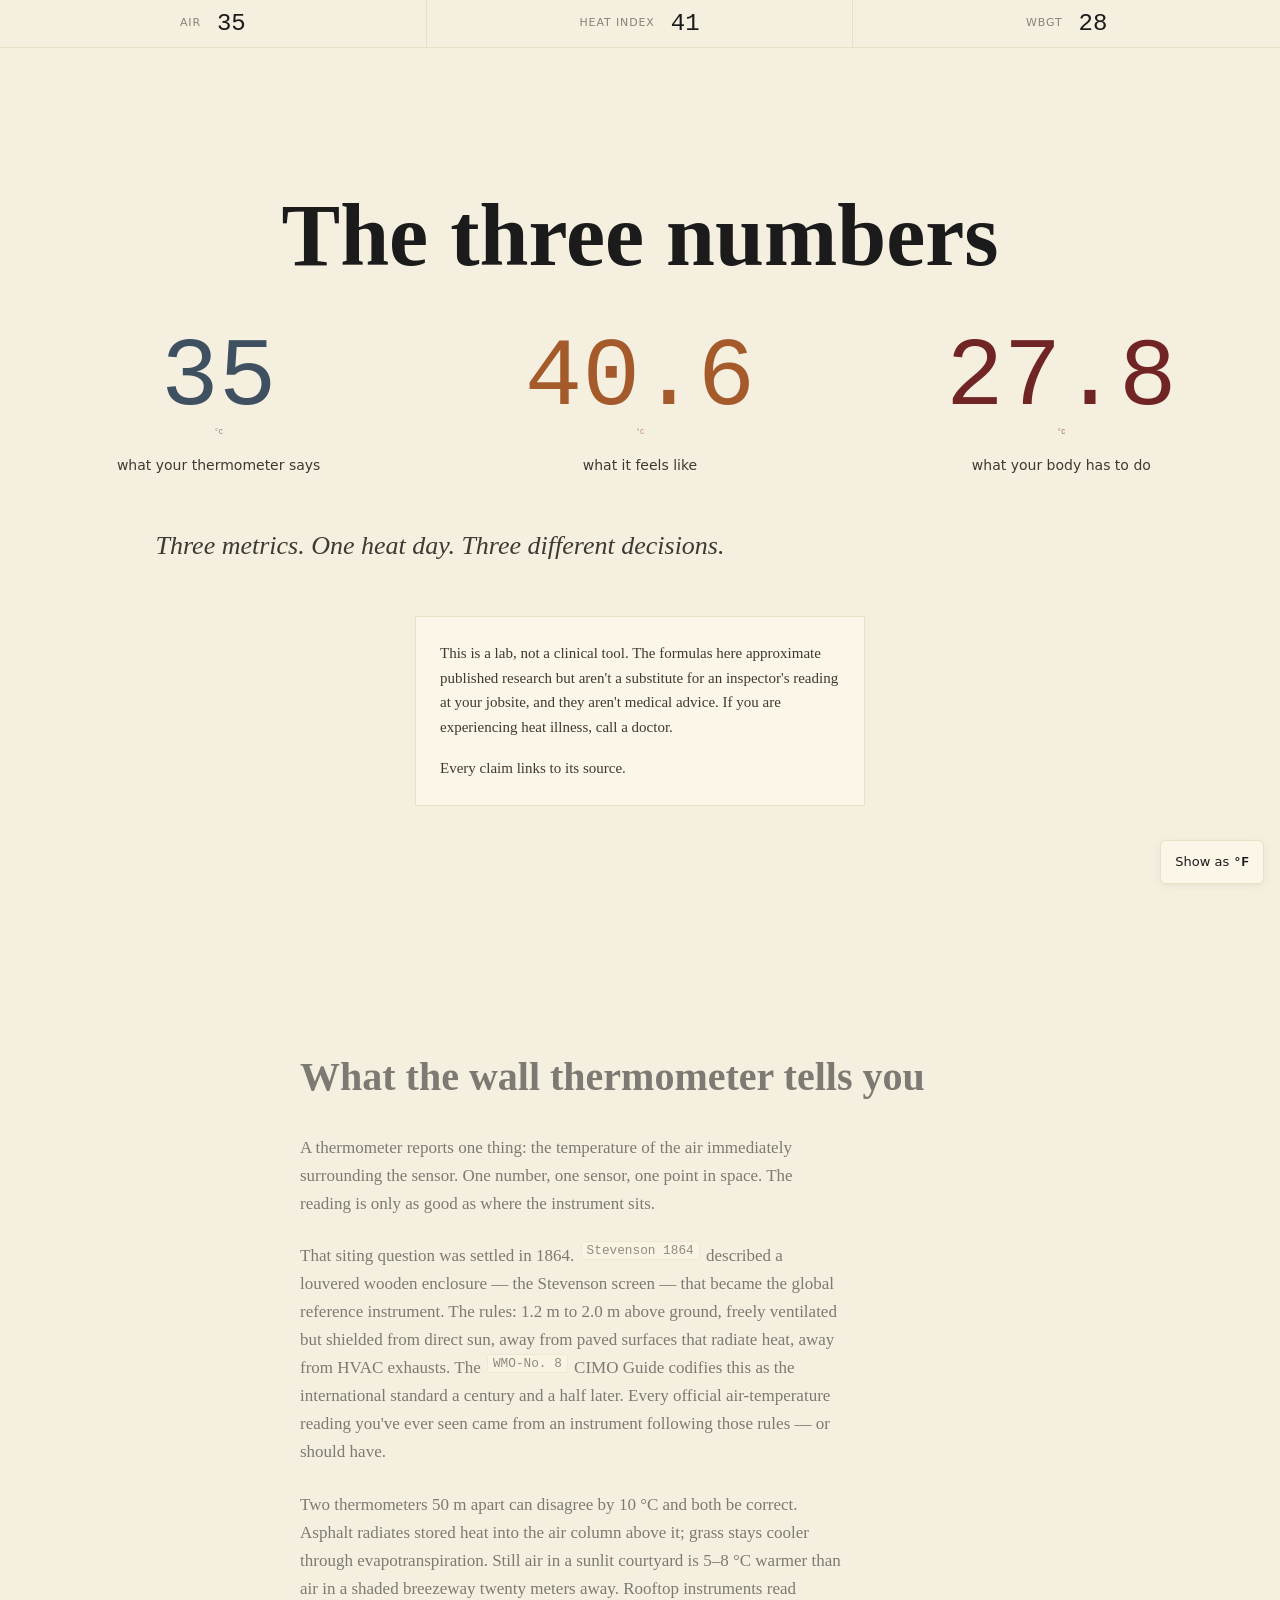
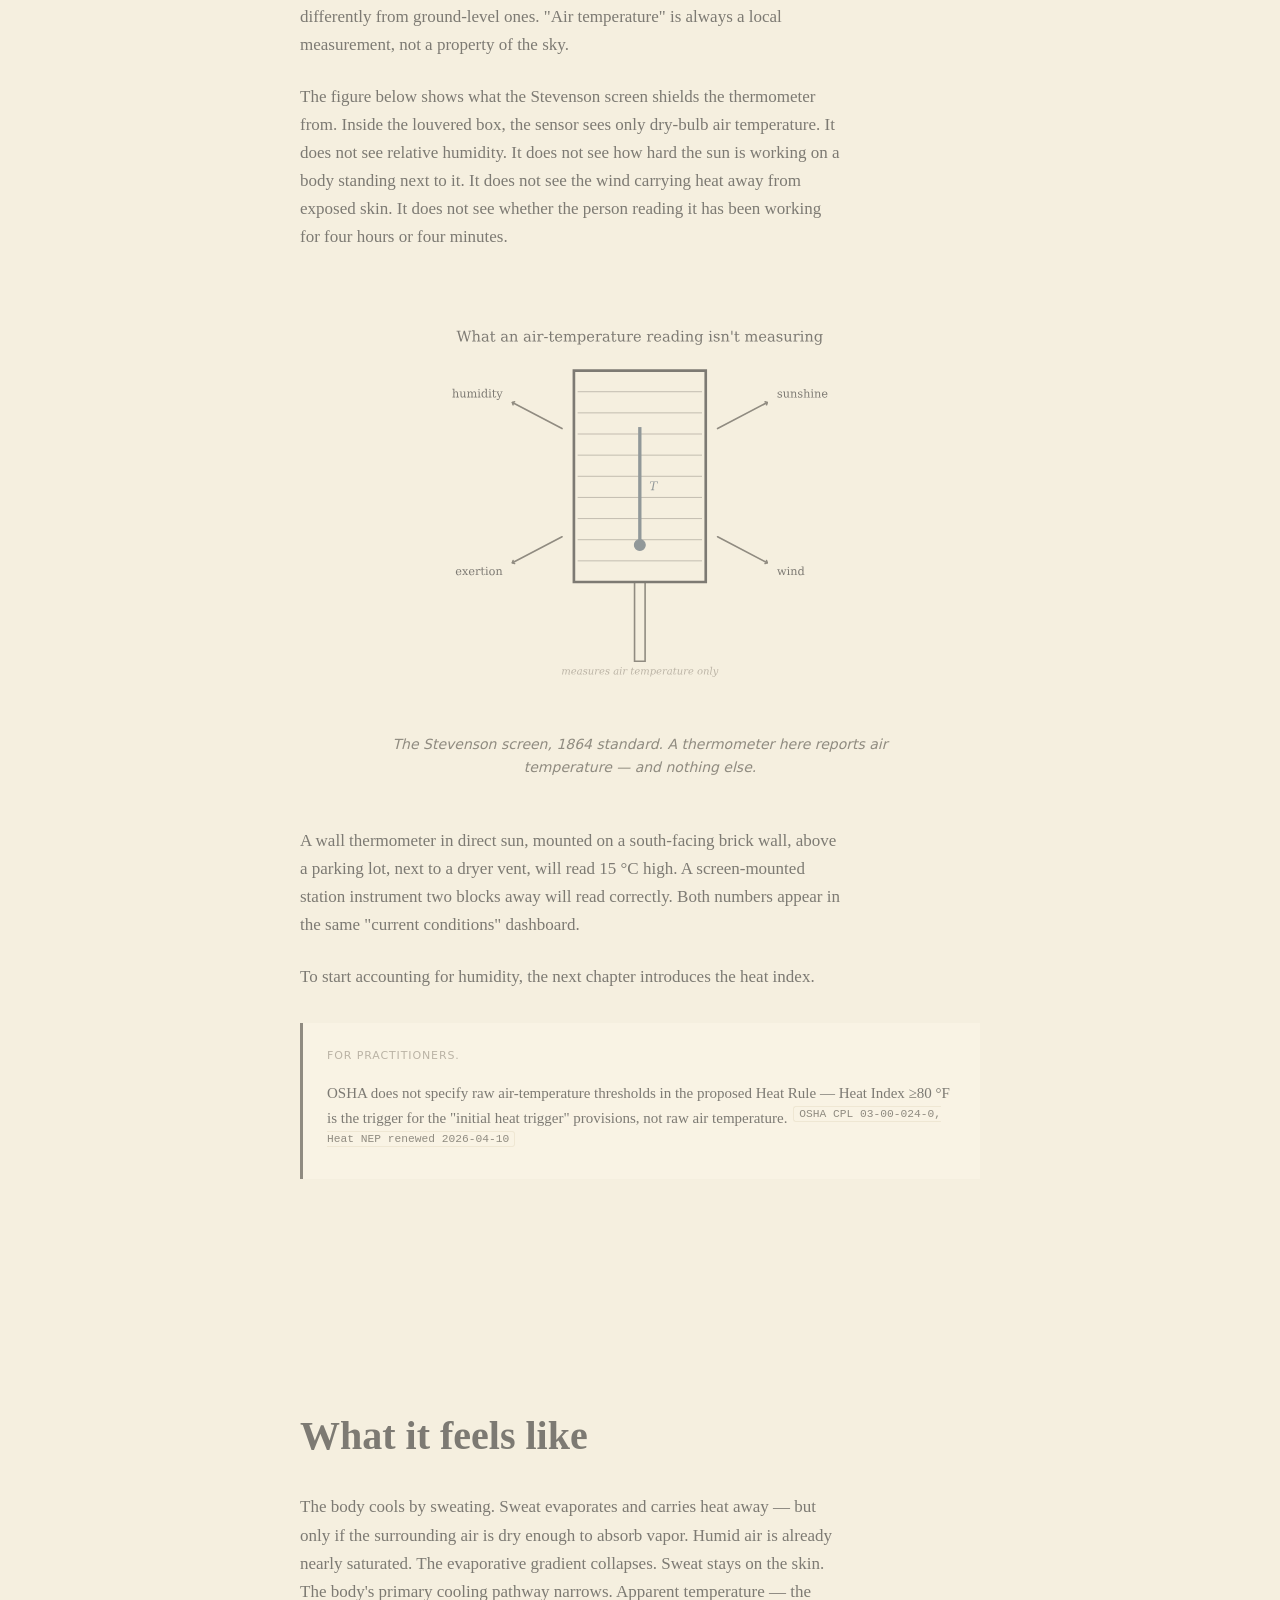
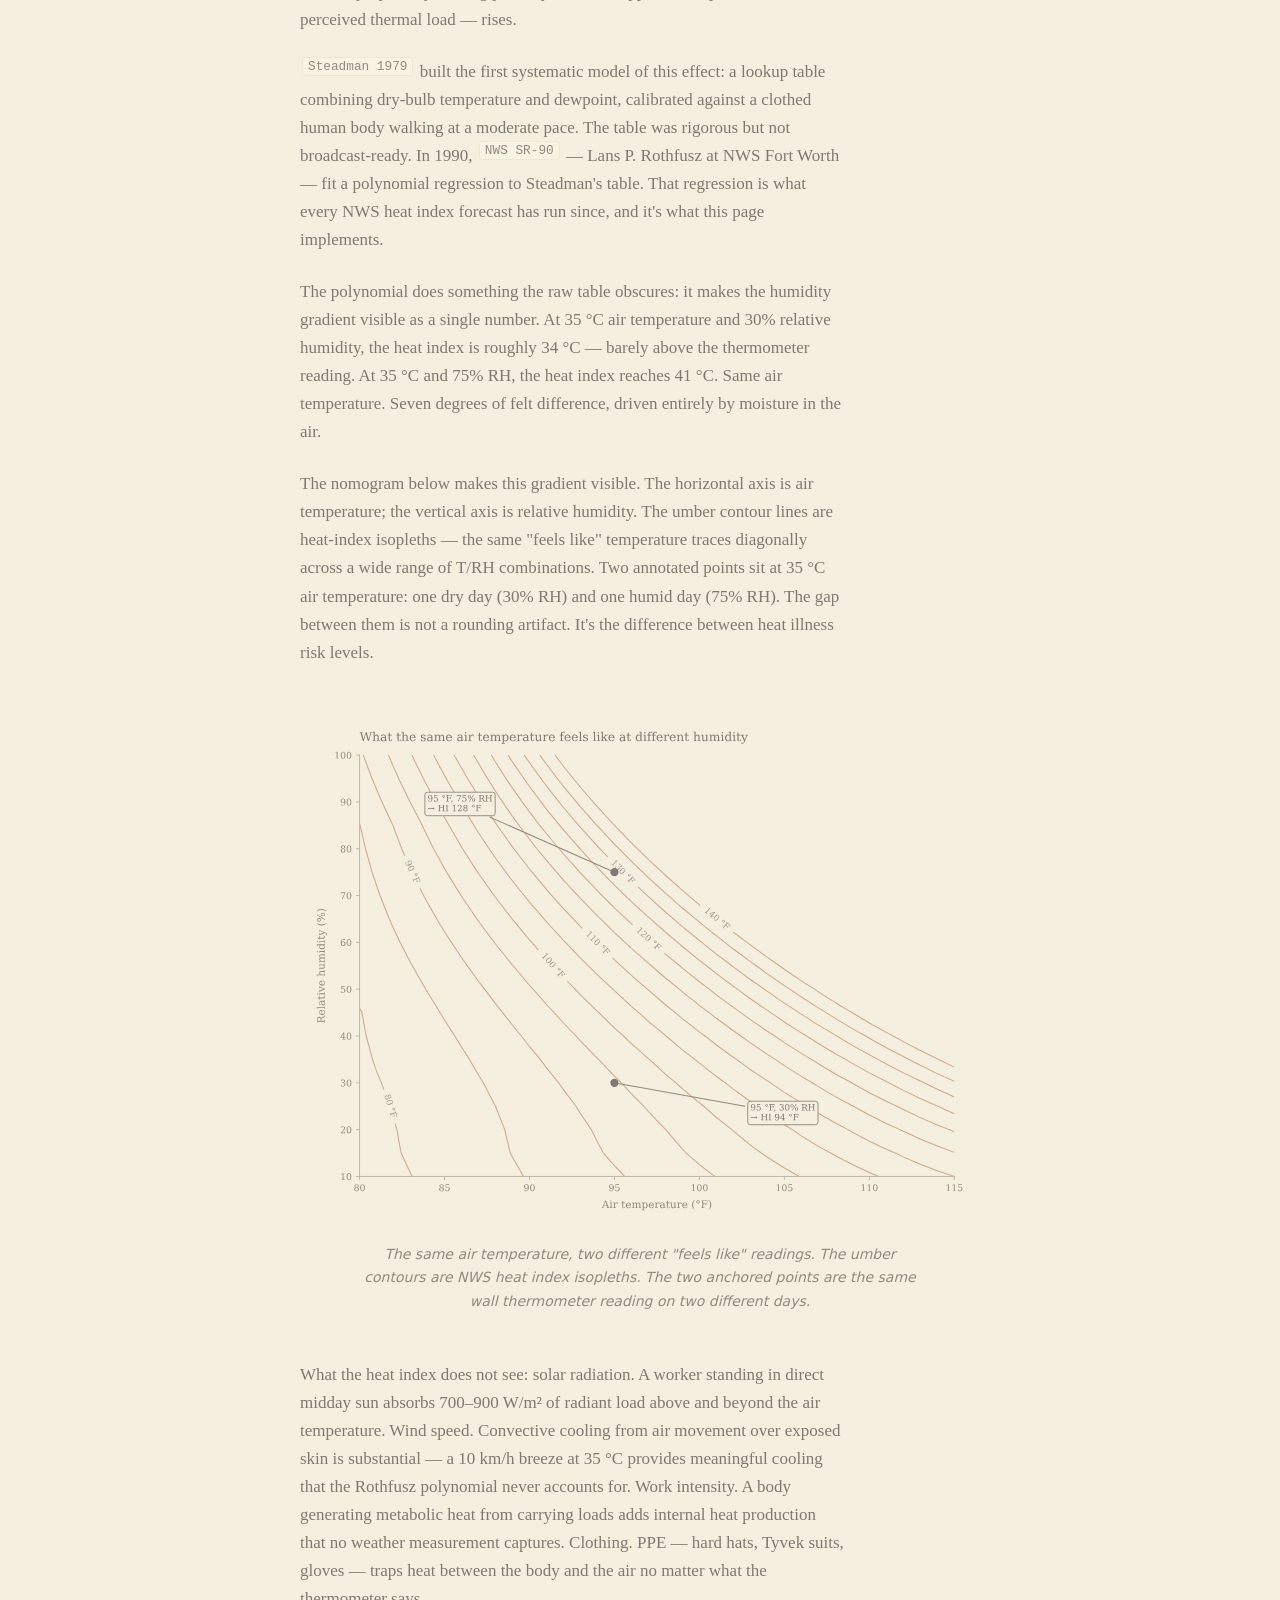
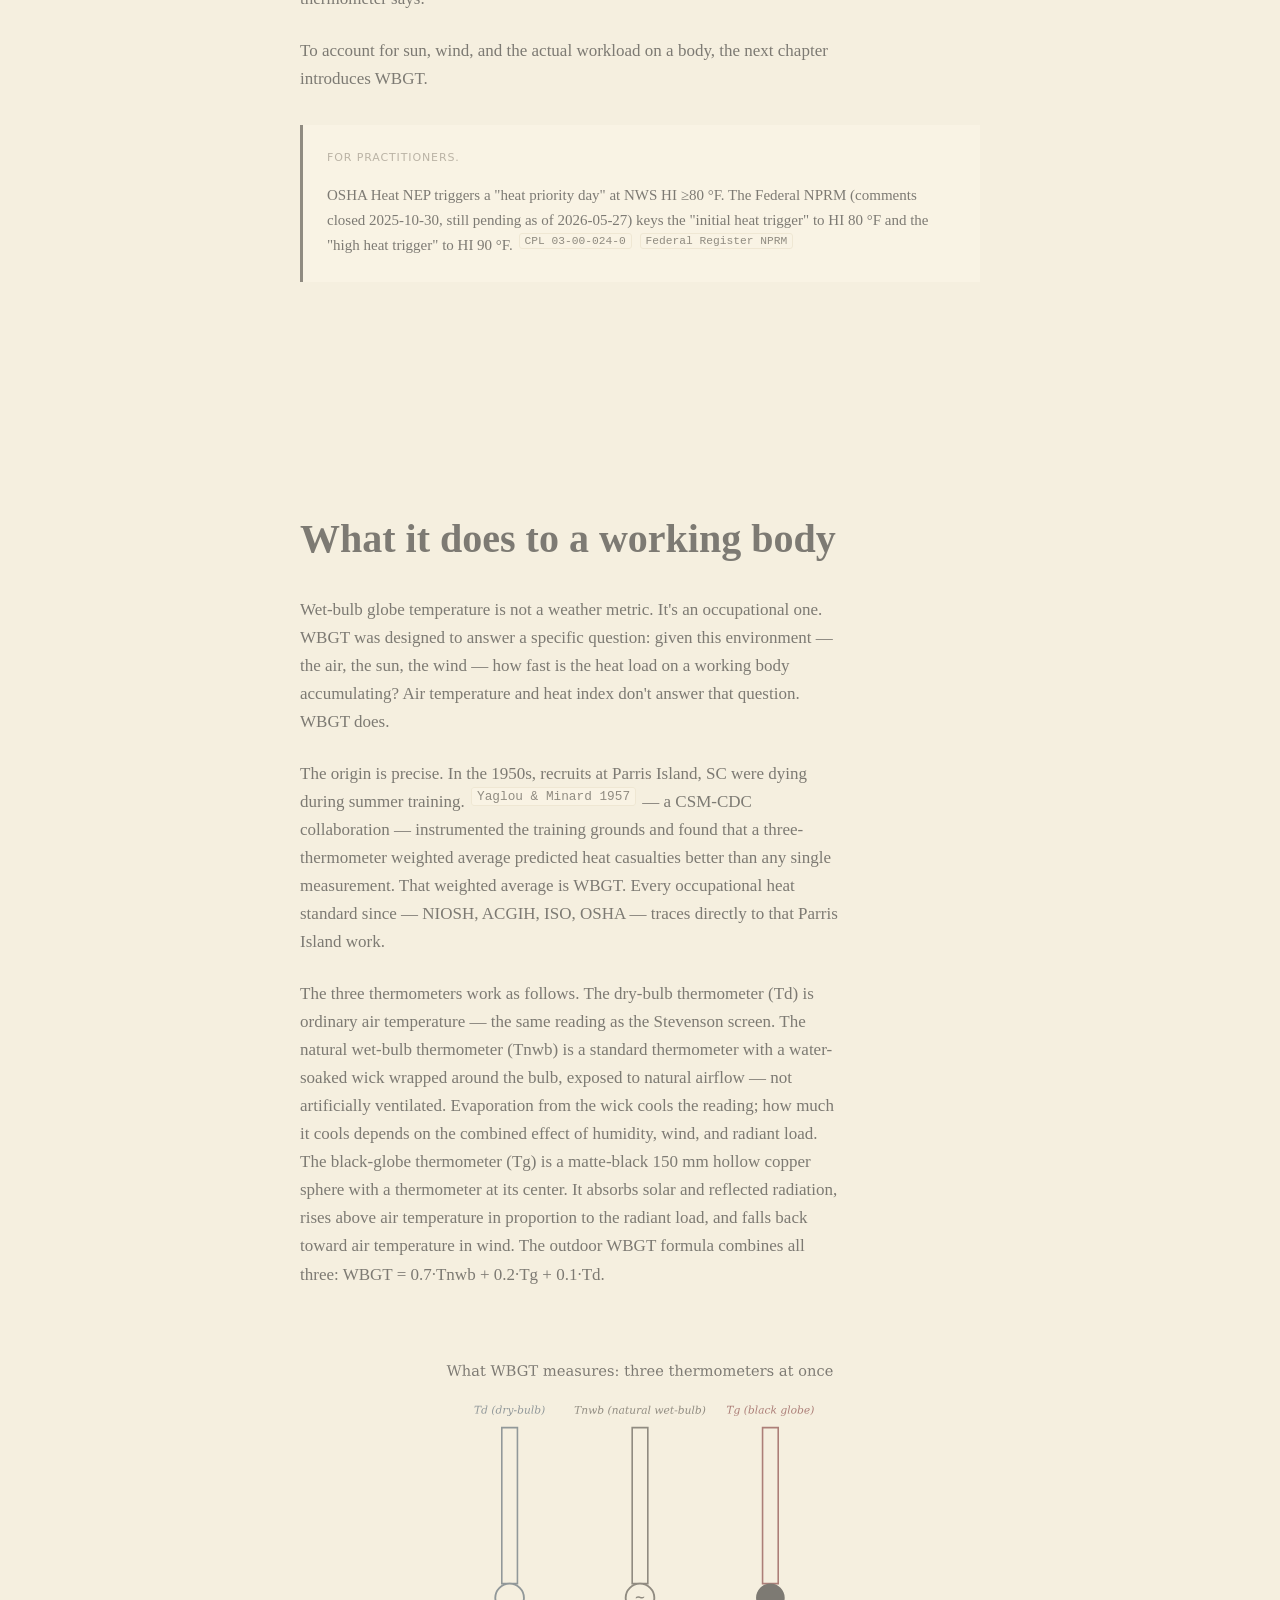
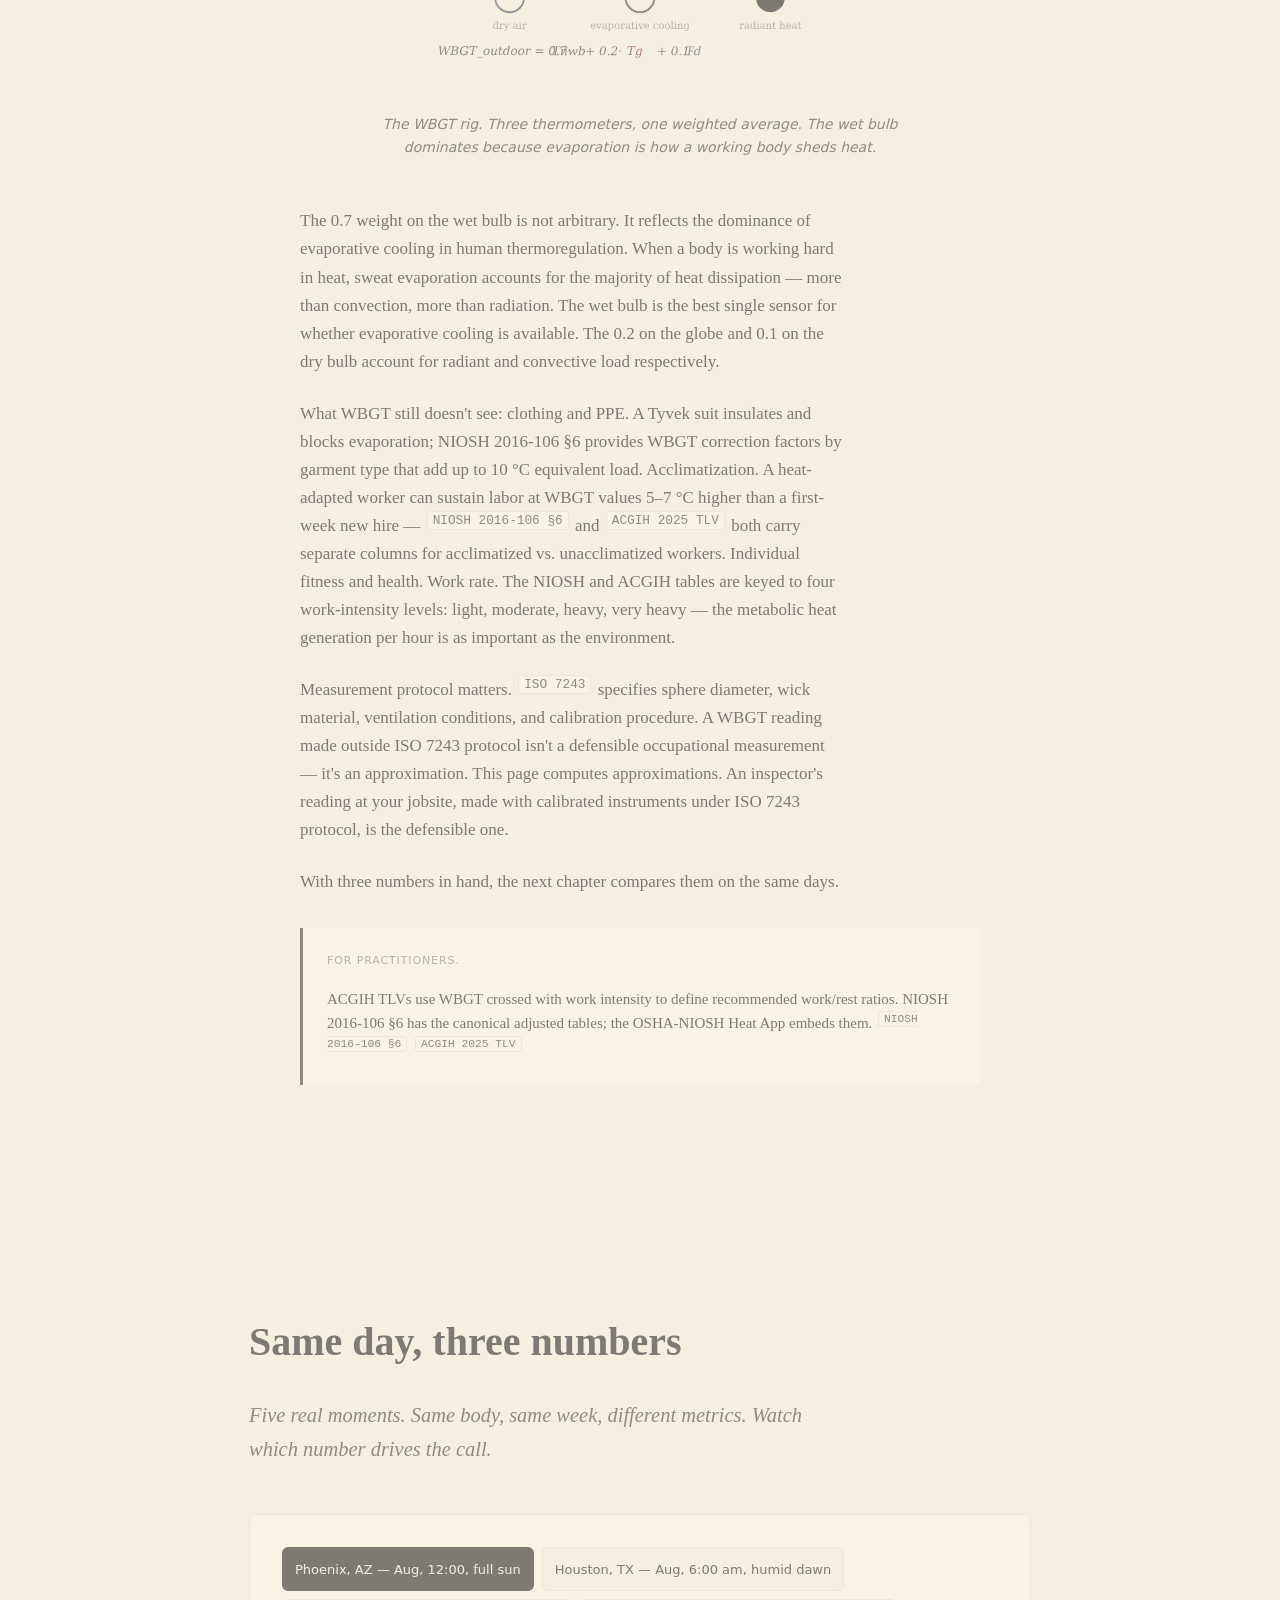
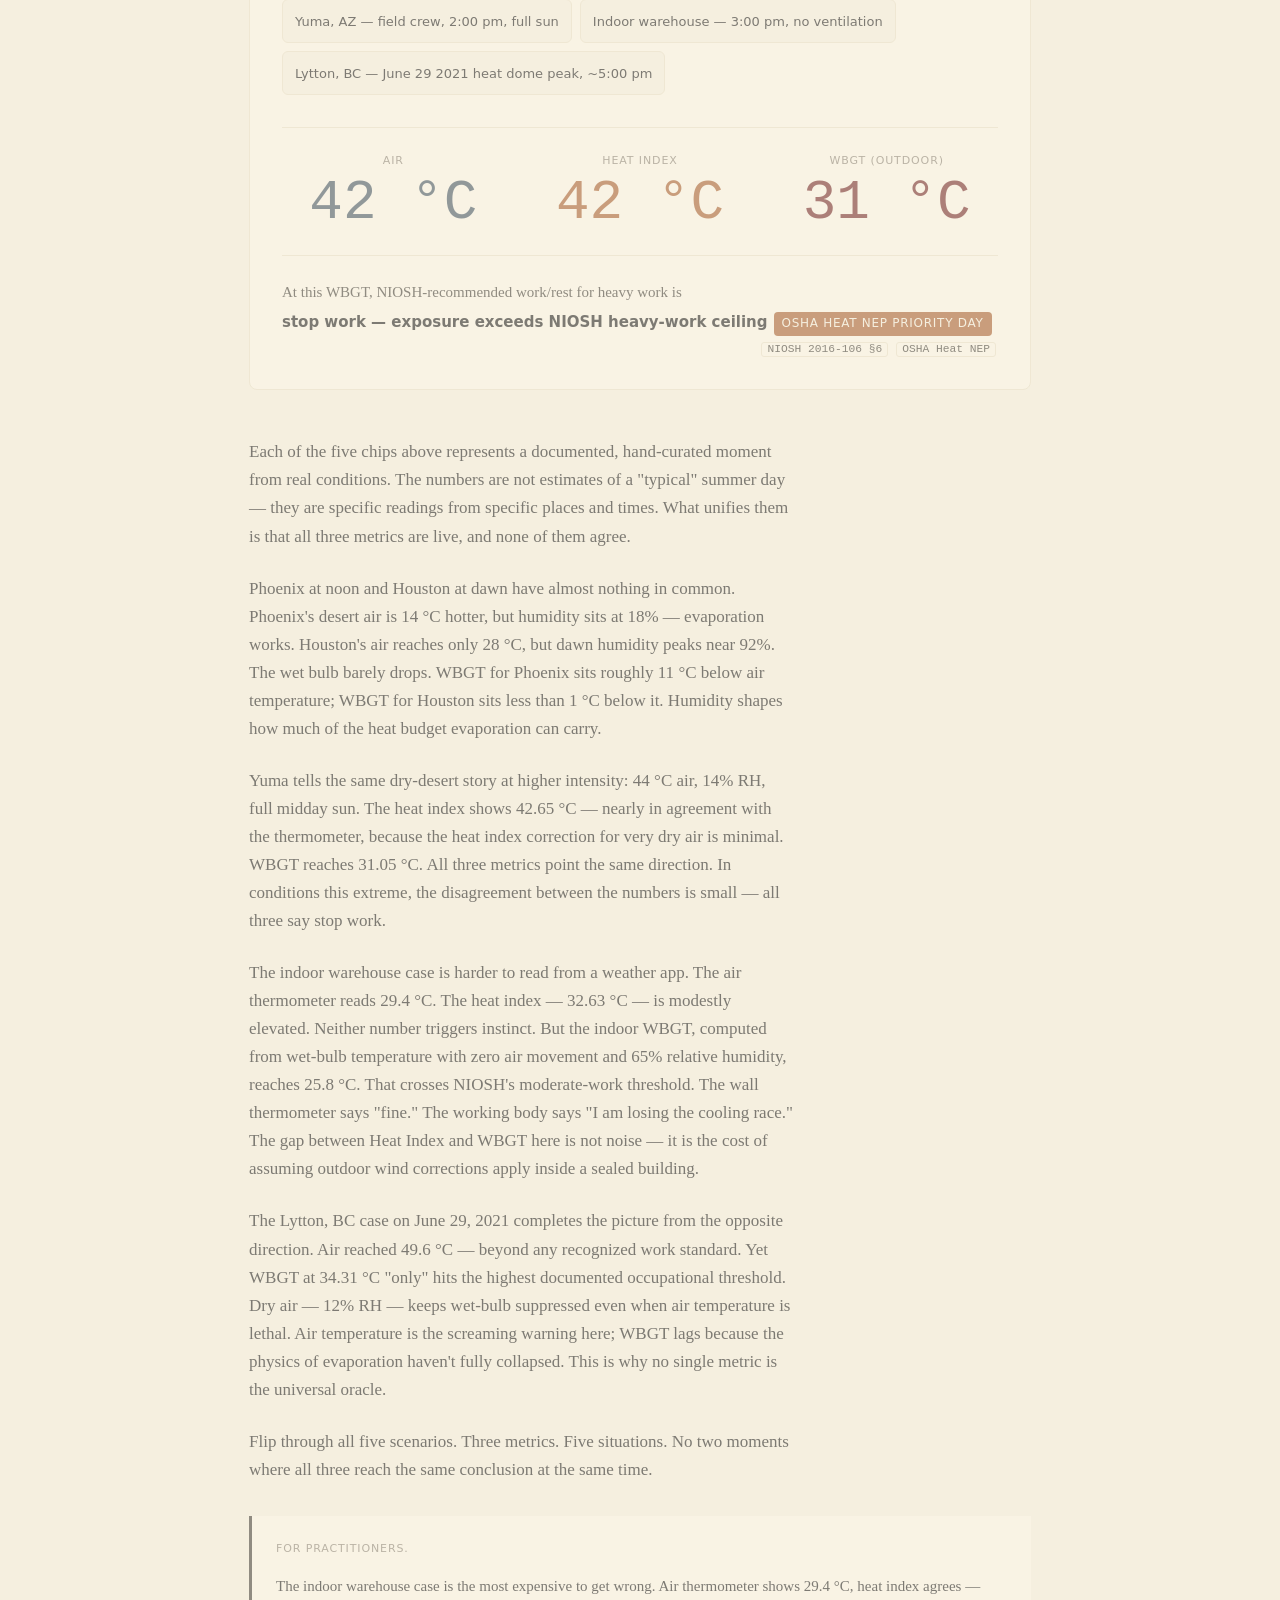
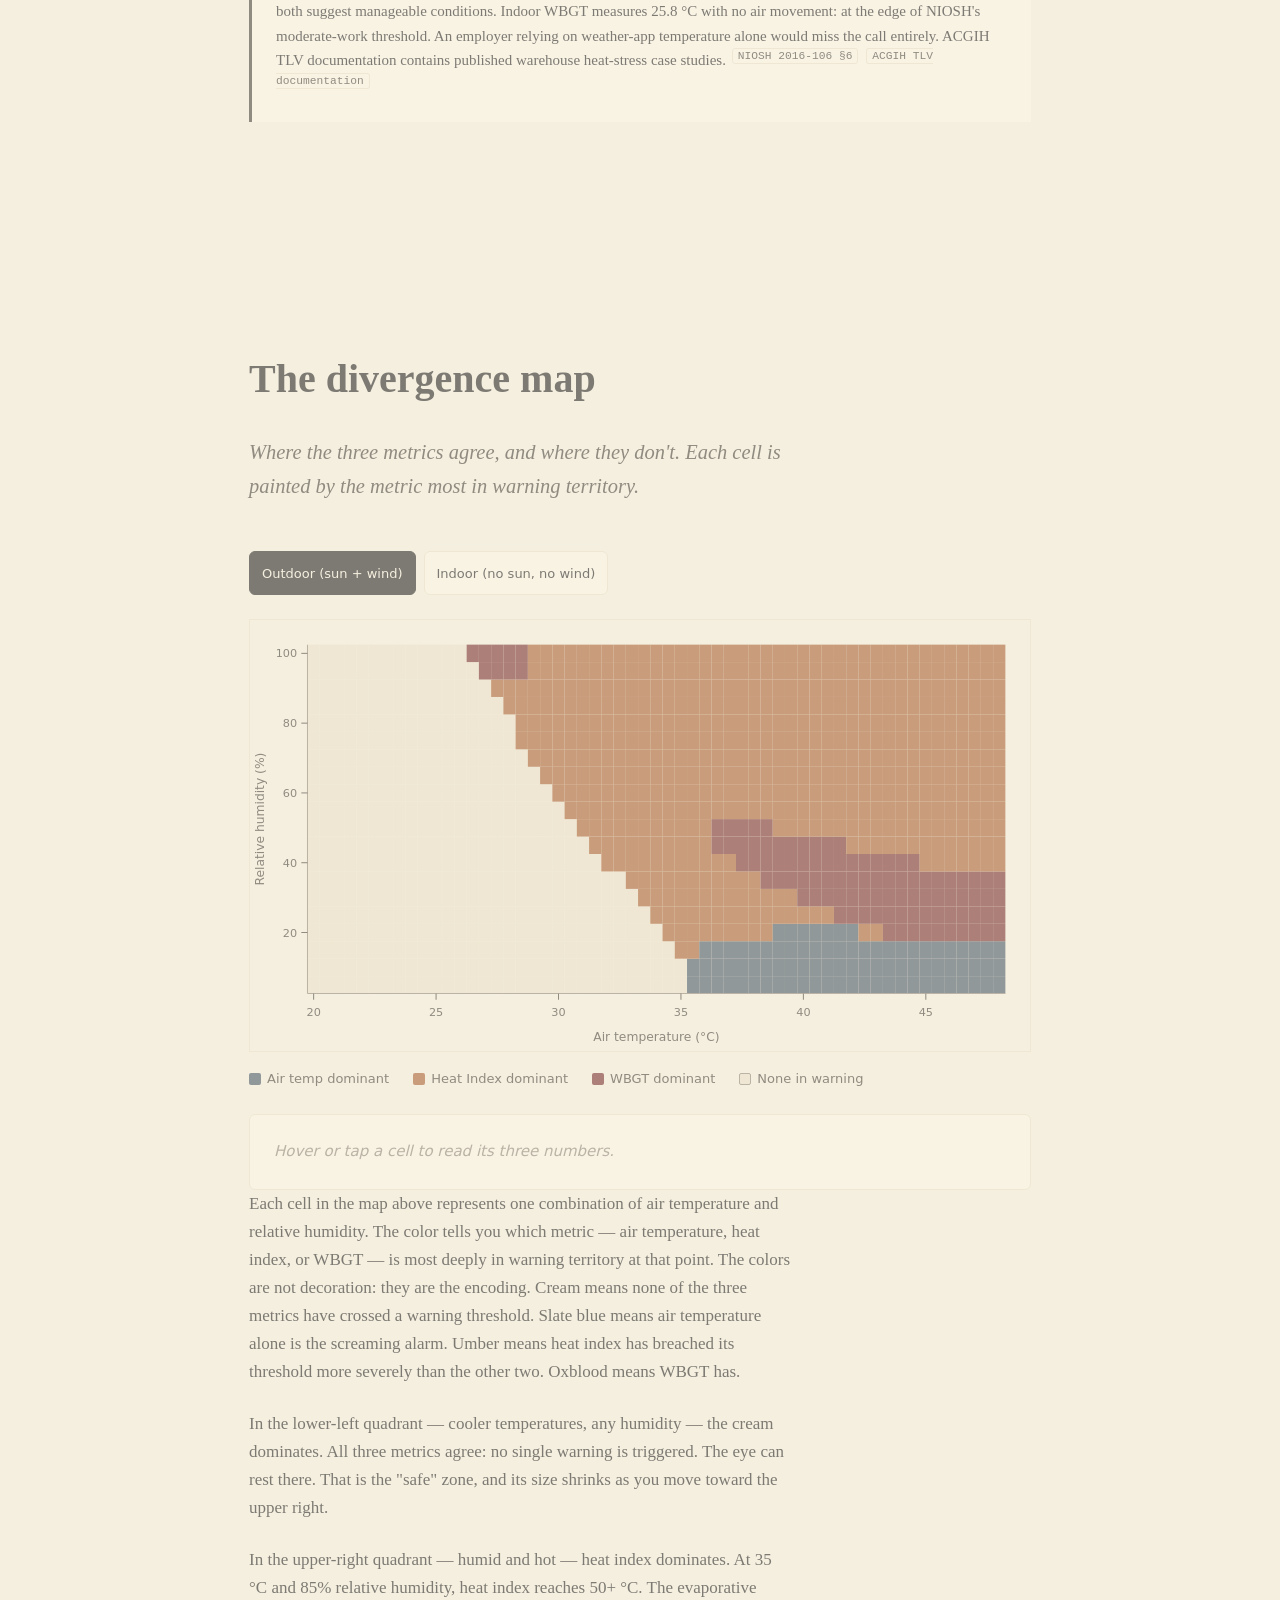
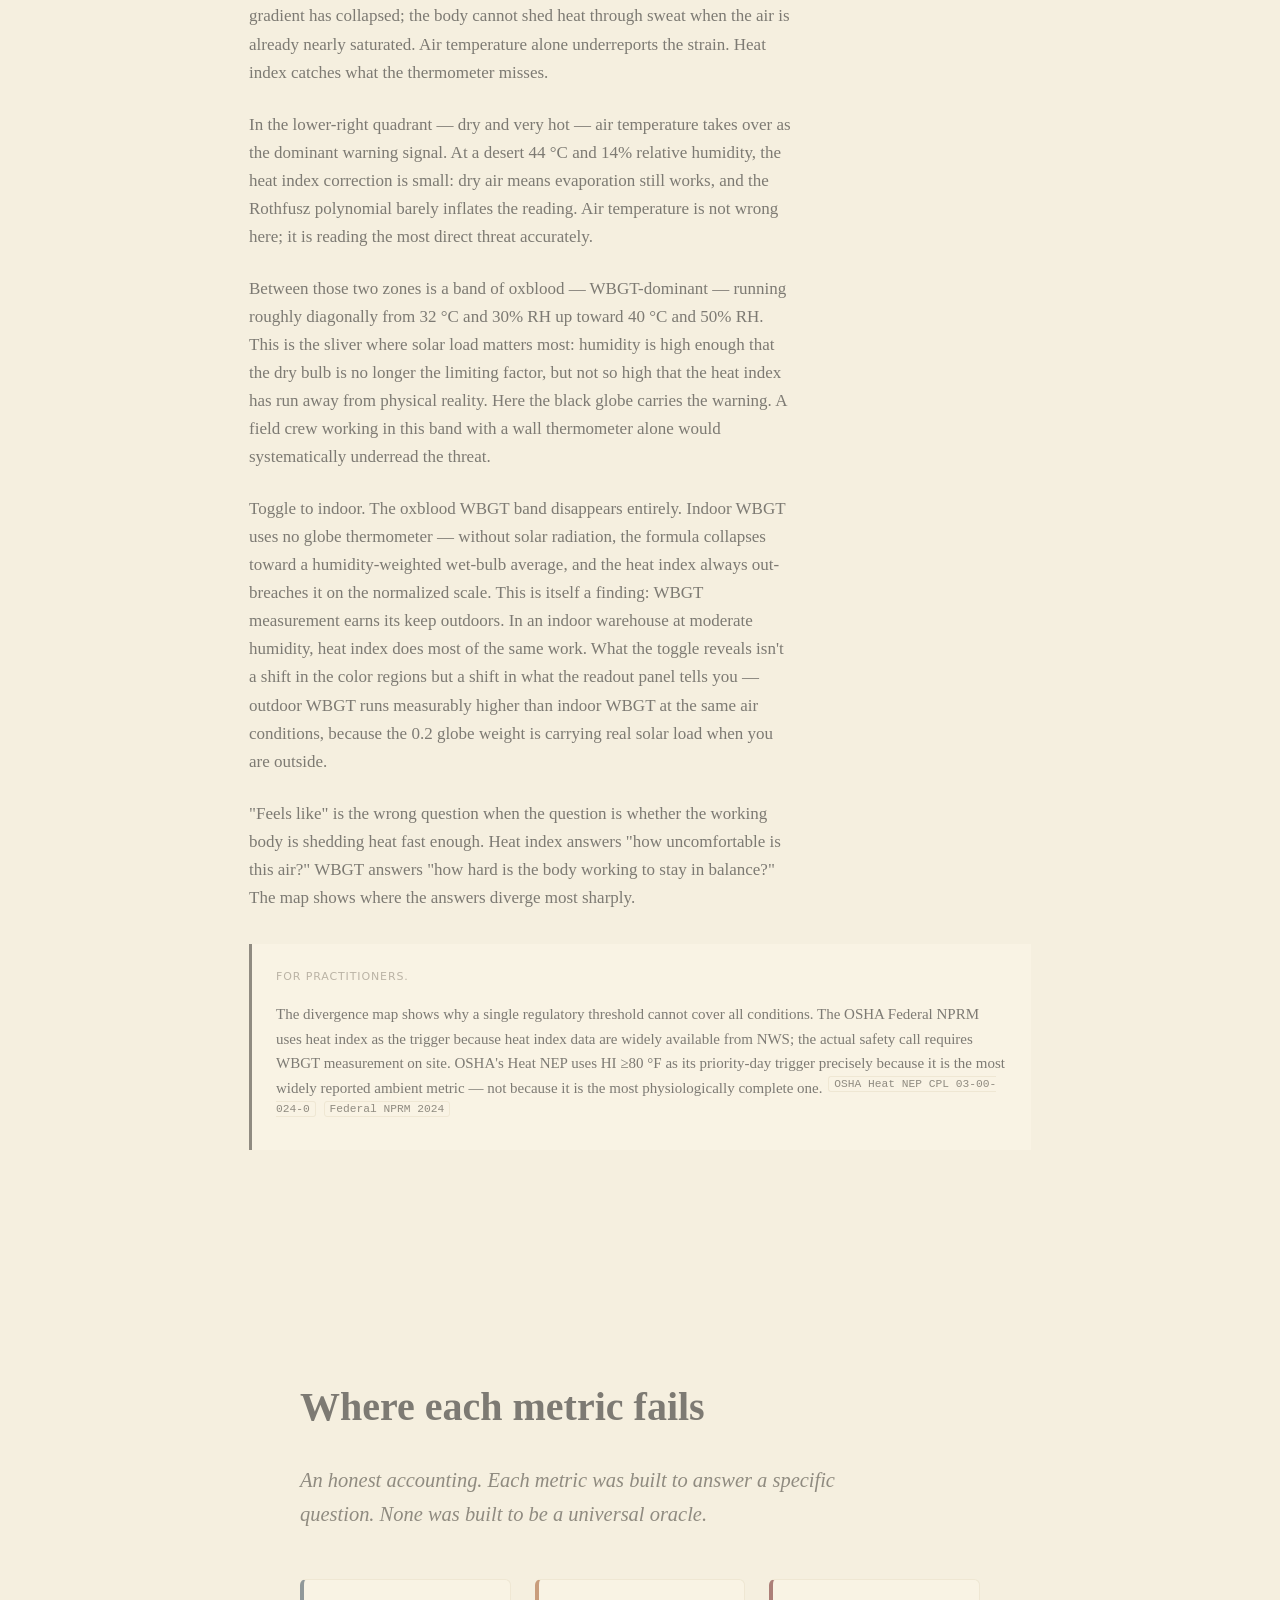
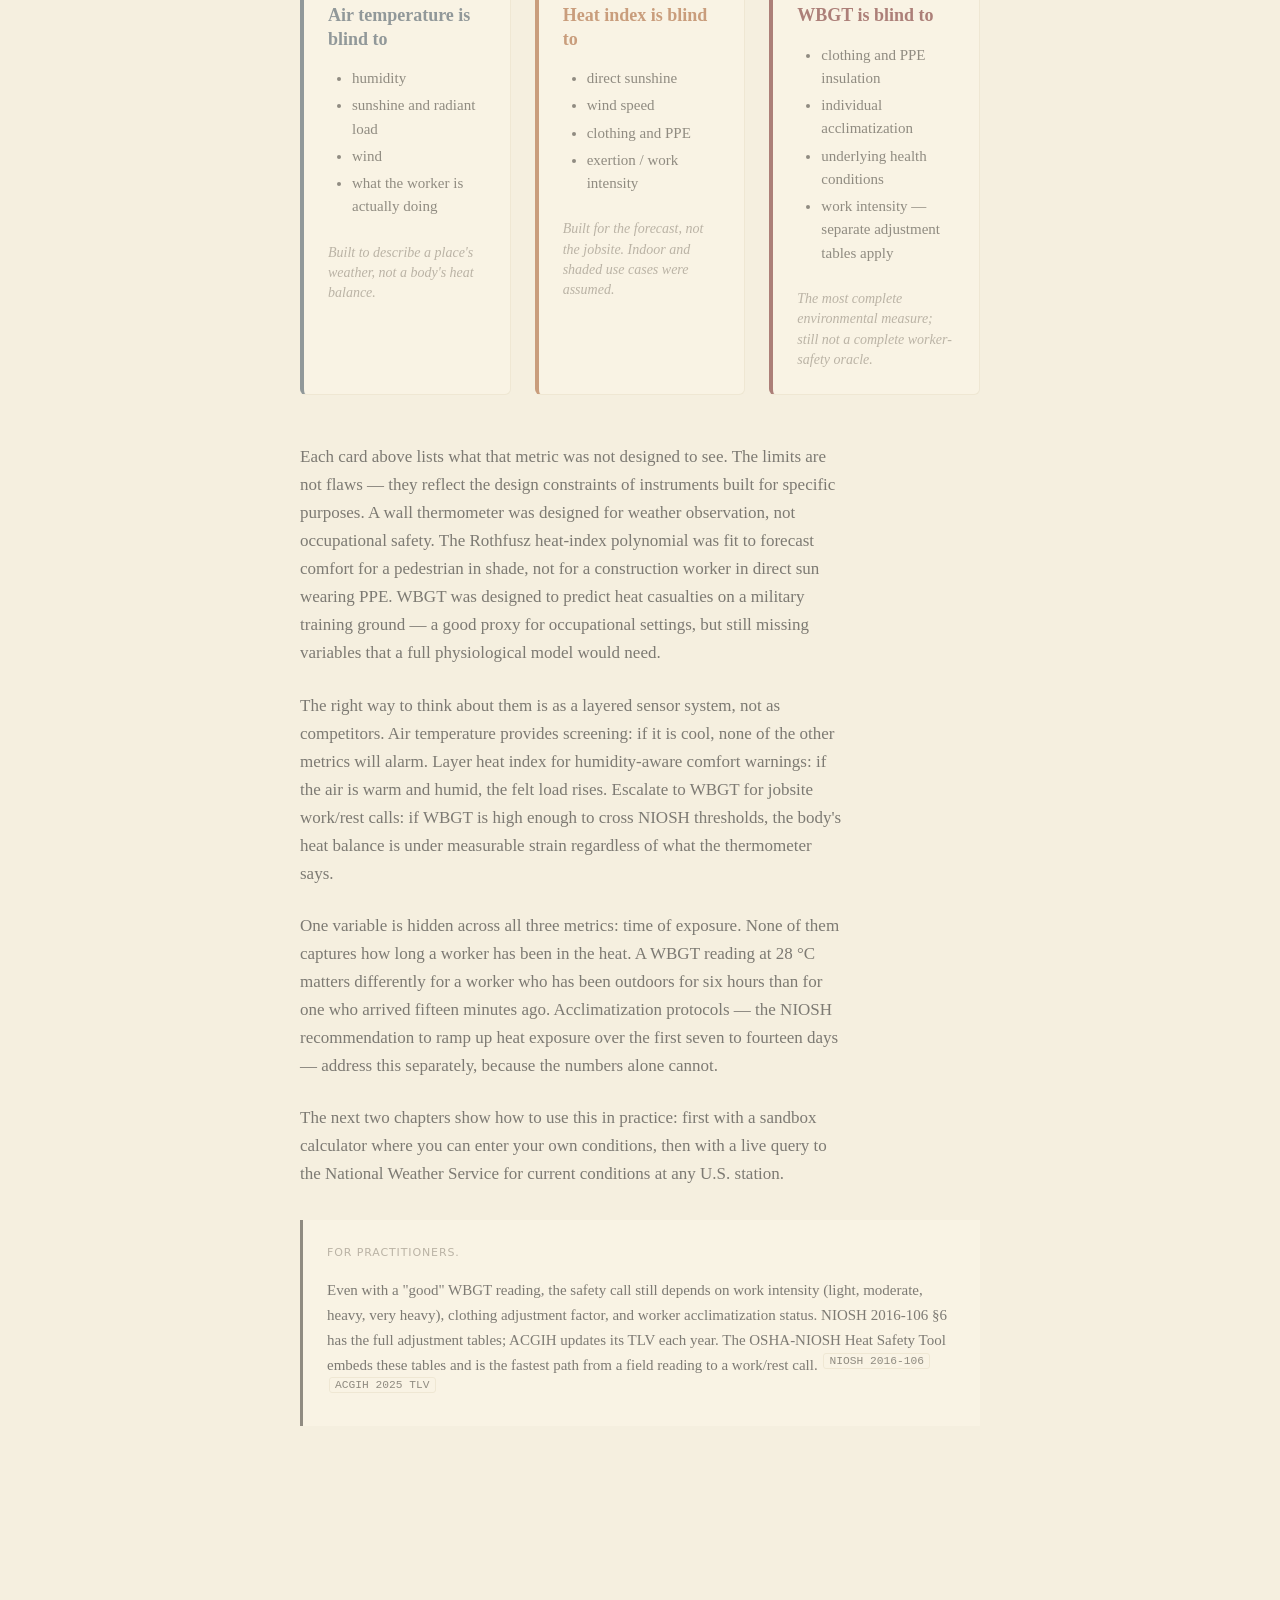
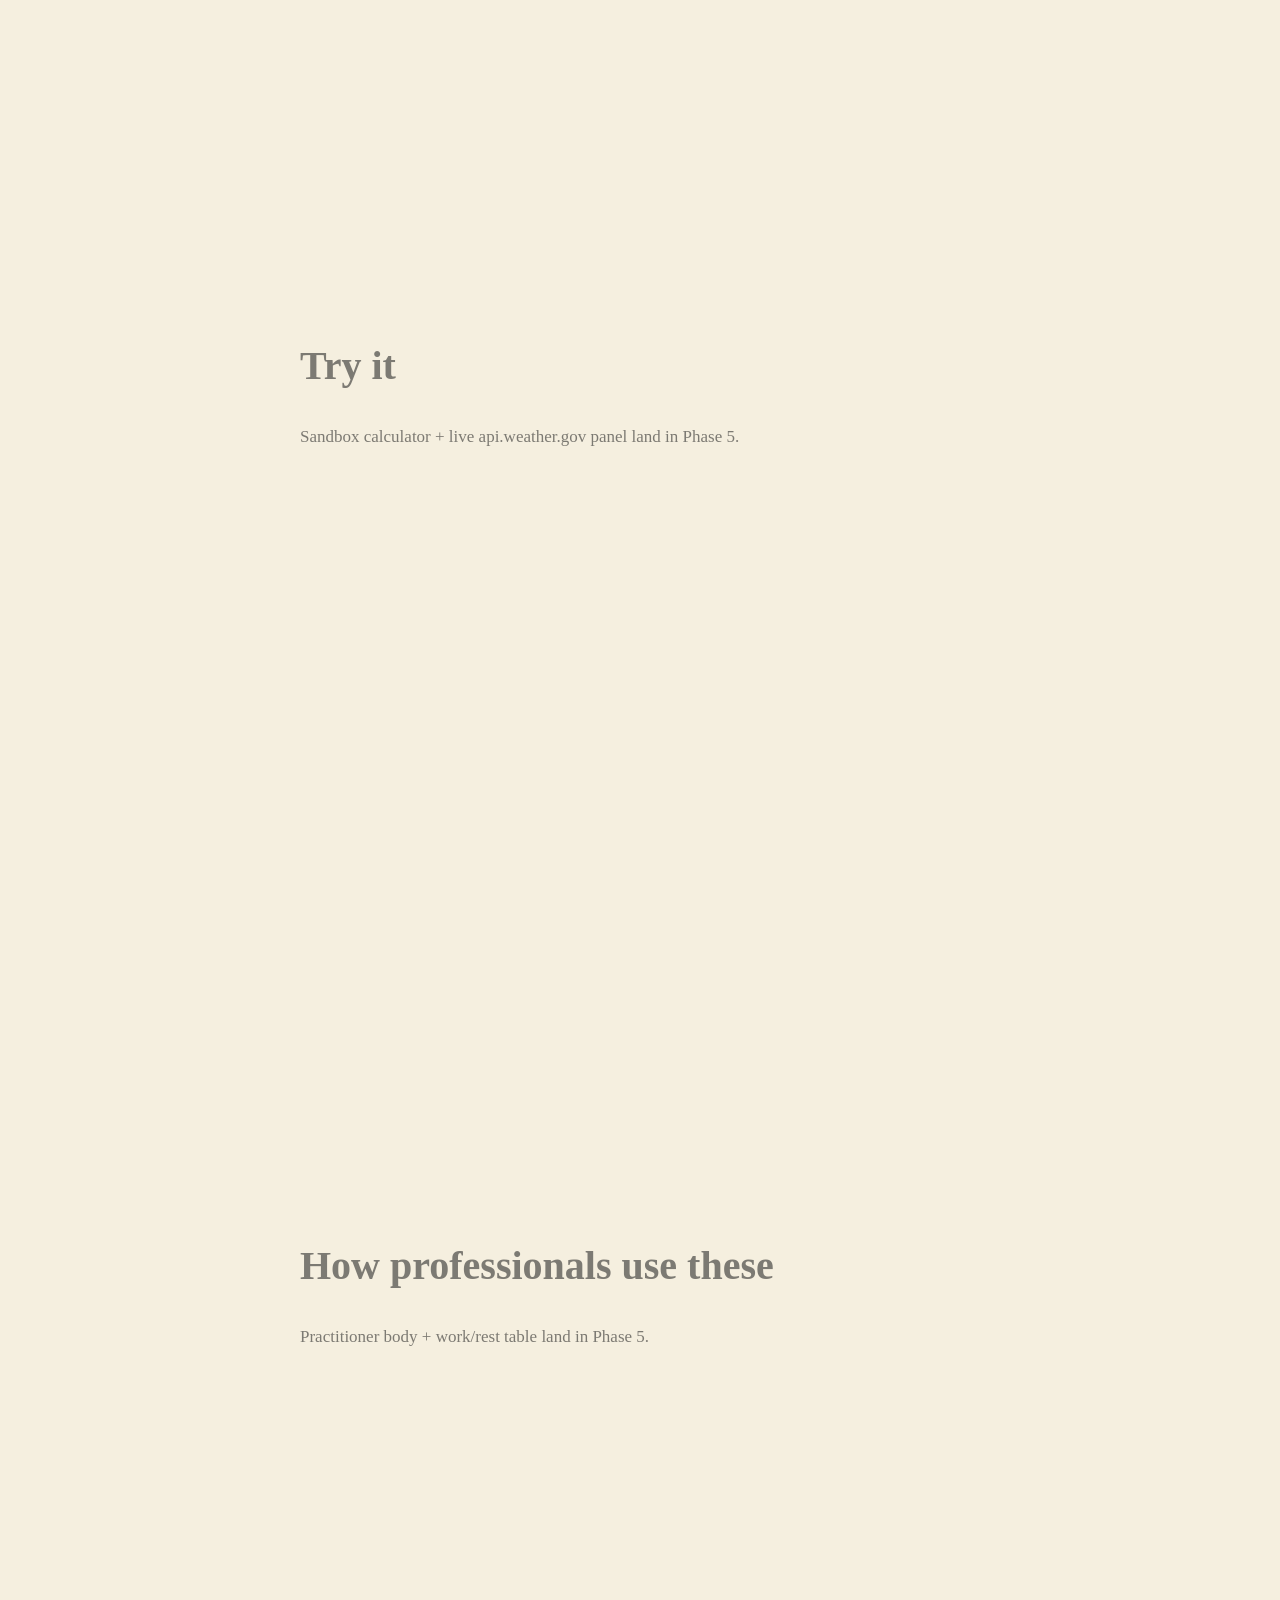
==== index.html @ 63abfb9c "fix(ch5): prose update to match renormalized divergence map Companion to 8c9da92. The renormalizatio" ====
<!DOCTYPE html>
<html lang="en">
<head>
  <meta charset="utf-8">
  <meta name="viewport" content="width=device-width, initial-scale=1, viewport-fit=cover">
  <title>heat-metrics-lab — air temperature, heat index, WBGT</title>
  <meta name="description" content="Three metrics. One heat day. Three different decisions. A scrollytelling explainer of air temperature, heat index, and wet-bulb globe temperature.">
  <link rel="icon" type="image/svg+xml" href="/favicon.svg">
  <link rel="stylesheet" href="/src/styles.css">
  <meta property="og:title" content="heat-metrics-lab">
  <meta property="og:description" content="Three metrics. One heat day. Three different decisions.">
  <meta property="og:image" content="/og.svg">
  <meta property="og:url" content="https://heat-metrics-lab.pages.dev/">
  <meta name="twitter:card" content="summary_large_image">
</head>
<body>

  <!-- Persistent three-number strip (top of viewport) -->
  <header class="strip" role="banner" aria-label="Three-metric strip">
    <div class="strip__cell strip__cell--air"><span class="strip__label">Air</span><span class="strip__value" data-strip="air_temp_c">—</span></div>
    <div class="strip__cell strip__cell--hi"><span class="strip__label">Heat Index</span><span class="strip__value" data-strip="hi_c">—</span></div>
    <div class="strip__cell strip__cell--wbgt"><span class="strip__label">WBGT</span><span class="strip__value" data-strip="wbgt_c">—</span></div>
  </header>

  <main>

    <!-- Ch 0 — Hero. All three numbers from the canonical opening. -->
    <section class="chapter chapter--hero" data-chapter="0" data-act="hero" data-metric="all"
             data-readings='{"air_temp_c":35,"hi_c":40.6,"wbgt_c":27.8}'>
      <div class="chapter__inner chapter__inner--hero">
        <h1 class="chapter__title chapter__title--hero">The three numbers</h1>
        <div class="hero-numbers">
          <div class="hero-numbers__cell hero-numbers__cell--air">
            <span class="hero-numbers__value temp" data-c="35">35</span><span class="hero-numbers__unit"> °C</span>
            <span class="hero-numbers__label">what your thermometer says</span>
          </div>
          <div class="hero-numbers__cell hero-numbers__cell--hi">
            <span class="hero-numbers__value temp" data-c="40.6">40.6</span><span class="hero-numbers__unit"> °C</span>
            <span class="hero-numbers__label">what it feels like</span>
          </div>
          <div class="hero-numbers__cell hero-numbers__cell--wbgt">
            <span class="hero-numbers__value temp" data-c="27.8">27.8</span><span class="hero-numbers__unit"> °C</span>
            <span class="hero-numbers__label">what your body has to do</span>
          </div>
        </div>
        <p class="hero-tag">Three metrics. One heat day. Three different decisions.</p>
        <aside class="hero-disclaimer">
          <p>This is a lab, not a clinical tool. The formulas here approximate published research but aren't a substitute for an inspector's reading at your jobsite, and they aren't medical advice. If you are experiencing heat illness, call a doctor.</p>
          <p>Every claim links to its source.</p>
        </aside>
      </div>
    </section>

    <!-- Ch 1 — Air temperature. Only air_temp_c live; HI / WBGT dashed. -->
    <section class="chapter" data-chapter="1" data-act="anatomy" data-metric="air"
             data-readings='{"air_temp_c":35,"hi_c":null,"wbgt_c":null}'>
      <div class="chapter__inner">
        <h2 class="chapter__title">What the wall thermometer tells you</h2>

        <p>A thermometer reports one thing: the temperature of the air immediately surrounding the sensor. One number, one sensor, one point in space. The reading is only as good as where the instrument sits.</p>

        <p>That siting question was settled in 1864. <cite data-source="stevenson">Stevenson 1864</cite> described a louvered wooden enclosure — the Stevenson screen — that became the global reference instrument. The rules: 1.2 m to 2.0 m above ground, freely ventilated but shielded from direct sun, away from paved surfaces that radiate heat, away from HVAC exhausts. The <cite data-source="wmo-cimo">WMO-No. 8</cite> CIMO Guide codifies this as the international standard a century and a half later. Every official air-temperature reading you've ever seen came from an instrument following those rules — or should have.</p>

        <p>Two thermometers 50 m apart can disagree by 10 °C and both be correct. Asphalt radiates stored heat into the air column above it; grass stays cooler through evapotranspiration. Still air in a sunlit courtyard is 5–8 °C warmer than air in a shaded breezeway twenty meters away. Rooftop instruments read differently from ground-level ones. "Air temperature" is always a local measurement, not a property of the sky.</p>

        <p>The figure below shows what the Stevenson screen shields the thermometer from. Inside the louvered box, the sensor sees only dry-bulb air temperature. It does not see relative humidity. It does not see how hard the sun is working on a body standing next to it. It does not see the wind carrying heat away from exposed skin. It does not see whether the person reading it has been working for four hours or four minutes.</p>

        <figure class="chapter-figure">
          <img src="/data/diagrams/stevenson-screen.svg" alt="Stevenson weather screen with arrows pointing to humidity, sun, wind, and exertion as factors not measured by the thermometer inside" />
          <figcaption>The Stevenson screen, 1864 standard. A thermometer here reports air temperature — and nothing else.</figcaption>
        </figure>

        <p>A wall thermometer in direct sun, mounted on a south-facing brick wall, above a parking lot, next to a dryer vent, will read 15 °C high. A screen-mounted station instrument two blocks away will read correctly. Both numbers appear in the same "current conditions" dashboard.</p>

        <p>To start accounting for humidity, the next chapter introduces the heat index.</p>

        <aside class="side-dispatch">
          OSHA does not specify raw air-temperature thresholds in the proposed Heat Rule — Heat Index ≥80 °F is the trigger for the "initial heat trigger" provisions, not raw air temperature. <cite data-source="osha-nep">OSHA CPL 03-00-024-0, Heat NEP renewed 2026-04-10</cite>
        </aside>

      </div>
    </section>

    <!-- Ch 2 — Heat index. Air + HI live; WBGT dashed. -->
    <section class="chapter" data-chapter="2" data-act="anatomy" data-metric="heat-index"
             data-readings='{"air_temp_c":35,"hi_c":40.6,"wbgt_c":null}'>
      <div class="chapter__inner">
        <h2 class="chapter__title">What it feels like</h2>

        <p>The body cools by sweating. Sweat evaporates and carries heat away — but only if the surrounding air is dry enough to absorb vapor. Humid air is already nearly saturated. The evaporative gradient collapses. Sweat stays on the skin. The body's primary cooling pathway narrows. Apparent temperature — the perceived thermal load — rises.</p>

        <p><cite data-source="steadman-1979">Steadman 1979</cite> built the first systematic model of this effect: a lookup table combining dry-bulb temperature and dewpoint, calibrated against a clothed human body walking at a moderate pace. The table was rigorous but not broadcast-ready. In 1990, <cite data-source="rothfusz-1990">NWS SR-90</cite> — Lans P. Rothfusz at NWS Fort Worth — fit a polynomial regression to Steadman's table. That regression is what every NWS heat index forecast has run since, and it's what this page implements.</p>

        <p>The polynomial does something the raw table obscures: it makes the humidity gradient visible as a single number. At 35 °C air temperature and 30% relative humidity, the heat index is roughly 34 °C — barely above the thermometer reading. At 35 °C and 75% RH, the heat index reaches 41 °C. Same air temperature. Seven degrees of felt difference, driven entirely by moisture in the air.</p>

        <p>The nomogram below makes this gradient visible. The horizontal axis is air temperature; the vertical axis is relative humidity. The umber contour lines are heat-index isopleths — the same "feels like" temperature traces diagonally across a wide range of T/RH combinations. Two annotated points sit at 35 °C air temperature: one dry day (30% RH) and one humid day (75% RH). The gap between them is not a rounding artifact. It's the difference between heat illness risk levels.</p>

        <figure class="chapter-figure">
          <img src="/data/diagrams/heat-index-nomogram.svg" alt="NWS heat-index nomogram showing how the heat index varies with air temperature and relative humidity, with two annotated example points at 35 °C and 30% RH versus 35 °C and 75% RH" />
          <figcaption>The same air temperature, two different "feels like" readings. The umber contours are NWS heat index isopleths. The two anchored points are the same wall thermometer reading on two different days.</figcaption>
        </figure>

        <p>What the heat index does not see: solar radiation. A worker standing in direct midday sun absorbs 700–900 W/m² of radiant load above and beyond the air temperature. Wind speed. Convective cooling from air movement over exposed skin is substantial — a 10 km/h breeze at 35 °C provides meaningful cooling that the Rothfusz polynomial never accounts for. Work intensity. A body generating metabolic heat from carrying loads adds internal heat production that no weather measurement captures. Clothing. PPE — hard hats, Tyvek suits, gloves — traps heat between the body and the air no matter what the thermometer says.</p>

        <p>To account for sun, wind, and the actual workload on a body, the next chapter introduces WBGT.</p>

        <aside class="side-dispatch">
          OSHA Heat NEP triggers a "heat priority day" at NWS HI ≥80 °F. The Federal NPRM (comments closed 2025-10-30, still pending as of 2026-05-27) keys the "initial heat trigger" to HI 80 °F and the "high heat trigger" to HI 90 °F. <cite data-source="osha-nep">CPL 03-00-024-0</cite> <cite data-source="fed-nprm-2024">Federal Register NPRM</cite>
        </aside>

      </div>
    </section>

    <!-- Ch 3 — WBGT. All three live. -->
    <section class="chapter" data-chapter="3" data-act="anatomy" data-metric="wbgt"
             data-readings='{"air_temp_c":35,"hi_c":40.6,"wbgt_c":27.8}'>
      <div class="chapter__inner">
        <h2 class="chapter__title">What it does to a working body</h2>

        <p>Wet-bulb globe temperature is not a weather metric. It's an occupational one. WBGT was designed to answer a specific question: given this environment — the air, the sun, the wind — how fast is the heat load on a working body accumulating? Air temperature and heat index don't answer that question. WBGT does.</p>

        <p>The origin is precise. In the 1950s, recruits at Parris Island, SC were dying during summer training. <cite data-source="yaglou-minard-1957">Yaglou &amp; Minard 1957</cite> — a CSM-CDC collaboration — instrumented the training grounds and found that a three-thermometer weighted average predicted heat casualties better than any single measurement. That weighted average is WBGT. Every occupational heat standard since — NIOSH, ACGIH, ISO, OSHA — traces directly to that Parris Island work.</p>

        <p>The three thermometers work as follows. The dry-bulb thermometer (Td) is ordinary air temperature — the same reading as the Stevenson screen. The natural wet-bulb thermometer (Tnwb) is a standard thermometer with a water-soaked wick wrapped around the bulb, exposed to natural airflow — not artificially ventilated. Evaporation from the wick cools the reading; how much it cools depends on the combined effect of humidity, wind, and radiant load. The black-globe thermometer (Tg) is a matte-black 150 mm hollow copper sphere with a thermometer at its center. It absorbs solar and reflected radiation, rises above air temperature in proportion to the radiant load, and falls back toward air temperature in wind. The outdoor WBGT formula combines all three: WBGT = 0.7·Tnwb + 0.2·Tg + 0.1·Td.</p>

        <figure class="chapter-figure">
          <img src="/data/diagrams/three-thermometer-rig.svg" alt="Three vertical thermometers side by side — dry-bulb, natural wet-bulb with a water droplet glyph, and black-globe — with the outdoor WBGT formula 0.7 Tnwb + 0.2 Tg + 0.1 Td annotated below" />
          <figcaption>The WBGT rig. Three thermometers, one weighted average. The wet bulb dominates because evaporation is how a working body sheds heat.</figcaption>
        </figure>

        <p>The 0.7 weight on the wet bulb is not arbitrary. It reflects the dominance of evaporative cooling in human thermoregulation. When a body is working hard in heat, sweat evaporation accounts for the majority of heat dissipation — more than convection, more than radiation. The wet bulb is the best single sensor for whether evaporative cooling is available. The 0.2 on the globe and 0.1 on the dry bulb account for radiant and convective load respectively.</p>

        <p>What WBGT still doesn't see: clothing and PPE. A Tyvek suit insulates and blocks evaporation; NIOSH 2016-106 §6 provides WBGT correction factors by garment type that add up to 10 °C equivalent load. Acclimatization. A heat-adapted worker can sustain labor at WBGT values 5–7 °C higher than a first-week new hire — <cite data-source="niosh-2016-106">NIOSH 2016-106 §6</cite> and <cite data-source="acgih-tlv">ACGIH 2025 TLV</cite> both carry separate columns for acclimatized vs. unacclimatized workers. Individual fitness and health. Work rate. The NIOSH and ACGIH tables are keyed to four work-intensity levels: light, moderate, heavy, very heavy — the metabolic heat generation per hour is as important as the environment.</p>

        <p>Measurement protocol matters. <cite data-source="iso-7243">ISO 7243</cite> specifies sphere diameter, wick material, ventilation conditions, and calibration procedure. A WBGT reading made outside ISO 7243 protocol isn't a defensible occupational measurement — it's an approximation. This page computes approximations. An inspector's reading at your jobsite, made with calibrated instruments under ISO 7243 protocol, is the defensible one.</p>

        <p>With three numbers in hand, the next chapter compares them on the same days.</p>

        <aside class="side-dispatch">
          ACGIH TLVs use WBGT crossed with work intensity to define recommended work/rest ratios. NIOSH 2016-106 §6 has the canonical adjusted tables; the OSHA-NIOSH Heat App embeds them. <cite data-source="niosh-2016-106">NIOSH 2016-106 §6</cite> <cite data-source="acgih-tlv">ACGIH 2025 TLV</cite>
        </aside>

      </div>
    </section>

    <!-- Ch 4 — Scenario flipper. All three live; default = Phoenix Aug 12pm.
         Real values come from data/scenarios/phoenix-aug-12pm.json: T=42.2°C, HI=41.83°C, WBGT_out=30.88°C -->
    <section class="chapter chapter--centerpiece" data-chapter="4" data-act="divergence" data-metric="all"
             data-readings='{"air_temp_c":42.2,"hi_c":41.83,"wbgt_c":30.88}'>
      <div class="chapter__inner chapter__inner--centerpiece">
        <h2 class="chapter__title">Same day, three numbers</h2>
        <p class="chapter__lede">Five real moments. Same body, same week, different metrics. Watch which number drives the call.</p>
        <div id="scenario-flipper" data-component="scenario-flipper"></div>

        <p>Each of the five chips above represents a documented, hand-curated moment from real conditions. The numbers are not estimates of a "typical" summer day — they are specific readings from specific places and times. What unifies them is that all three metrics are live, and none of them agree.</p>

        <p>Phoenix at noon and Houston at dawn have almost nothing in common. Phoenix's desert air is 14 °C hotter, but humidity sits at 18% — evaporation works. Houston's air reaches only 28 °C, but dawn humidity peaks near 92%. The wet bulb barely drops. WBGT for Phoenix sits roughly 11 °C below air temperature; WBGT for Houston sits less than 1 °C below it. Humidity shapes how much of the heat budget evaporation can carry.</p>

        <p>Yuma tells the same dry-desert story at higher intensity: 44 °C air, 14% RH, full midday sun. The heat index shows 42.65 °C — nearly in agreement with the thermometer, because the heat index correction for very dry air is minimal. WBGT reaches 31.05 °C. All three metrics point the same direction. In conditions this extreme, the disagreement between the numbers is small — all three say stop work.</p>

        <p>The indoor warehouse case is harder to read from a weather app. The air thermometer reads 29.4 °C. The heat index — 32.63 °C — is modestly elevated. Neither number triggers instinct. But the indoor WBGT, computed from wet-bulb temperature with zero air movement and 65% relative humidity, reaches 25.8 °C. That crosses NIOSH's moderate-work threshold. The wall thermometer says "fine." The working body says "I am losing the cooling race." The gap between Heat Index and WBGT here is not noise — it is the cost of assuming outdoor wind corrections apply inside a sealed building.</p>

        <p>The Lytton, BC case on June 29, 2021 completes the picture from the opposite direction. Air reached 49.6 °C — beyond any recognized work standard. Yet WBGT at 34.31 °C "only" hits the highest documented occupational threshold. Dry air — 12% RH — keeps wet-bulb suppressed even when air temperature is lethal. Air temperature is the screaming warning here; WBGT lags because the physics of evaporation haven't fully collapsed. This is why no single metric is the universal oracle.</p>

        <p>Flip through all five scenarios. Three metrics. Five situations. No two moments where all three reach the same conclusion at the same time.</p>

        <aside class="side-dispatch">
          The indoor warehouse case is the most expensive to get wrong. Air thermometer shows 29.4 °C, heat index agrees — both suggest manageable conditions. Indoor WBGT measures 25.8 °C with no air movement: at the edge of NIOSH's moderate-work threshold. An employer relying on weather-app temperature alone would miss the call entirely. ACGIH TLV documentation contains published warehouse heat-stress case studies. <cite data-source="niosh-2016-106">NIOSH 2016-106 §6</cite> <cite data-source="acgih-tlv">ACGIH TLV documentation</cite>
        </aside>

      </div>
    </section>

    <!-- Ch 5 — Divergence map. All three live. -->
    <section class="chapter" data-chapter="5" data-act="divergence" data-metric="all"
             data-readings='{"air_temp_c":42.2,"hi_c":41.83,"wbgt_c":30.88}'>
      <div class="chapter__inner chapter__inner--centerpiece">
        <h2 class="chapter__title">The divergence map</h2>
        <p class="chapter__lede">Where the three metrics agree, and where they don't. Each cell is painted by the metric most in warning territory.</p>
        <div id="divergence-map" data-component="divergence-map"></div>

        <p>Each cell in the map above represents one combination of air temperature and relative humidity. The color tells you which metric — air temperature, heat index, or WBGT — is most deeply in warning territory at that point. The colors are not decoration: they are the encoding. Cream means none of the three metrics have crossed a warning threshold. Slate blue means air temperature alone is the screaming alarm. Umber means heat index has breached its threshold more severely than the other two. Oxblood means WBGT has.</p>

        <p>In the lower-left quadrant — cooler temperatures, any humidity — the cream dominates. All three metrics agree: no single warning is triggered. The eye can rest there. That is the "safe" zone, and its size shrinks as you move toward the upper right.</p>

        <p>In the upper-right quadrant — humid and hot — heat index dominates. At 35 °C and 85% relative humidity, heat index reaches 50+ °C. The evaporative gradient has collapsed; the body cannot shed heat through sweat when the air is already nearly saturated. Air temperature alone underreports the strain. Heat index catches what the thermometer misses.</p>

        <p>In the lower-right quadrant — dry and very hot — air temperature takes over as the dominant warning signal. At a desert 44 °C and 14% relative humidity, the heat index correction is small: dry air means evaporation still works, and the Rothfusz polynomial barely inflates the reading. Air temperature is not wrong here; it is reading the most direct threat accurately.</p>

        <p>Between those two zones is a band of oxblood — WBGT-dominant — running roughly diagonally from 32 °C and 30% RH up toward 40 °C and 50% RH. This is the sliver where solar load matters most: humidity is high enough that the dry bulb is no longer the limiting factor, but not so high that the heat index has run away from physical reality. Here the black globe carries the warning. A field crew working in this band with a wall thermometer alone would systematically underread the threat.</p>

        <p>Toggle to indoor. The oxblood WBGT band disappears entirely. Indoor WBGT uses no globe thermometer — without solar radiation, the formula collapses toward a humidity-weighted wet-bulb average, and the heat index always out-breaches it on the normalized scale. This is itself a finding: WBGT measurement earns its keep outdoors. In an indoor warehouse at moderate humidity, heat index does most of the same work. What the toggle reveals isn't a shift in the color regions but a shift in what the readout panel tells you — outdoor WBGT runs measurably higher than indoor WBGT at the same air conditions, because the 0.2 globe weight is carrying real solar load when you are outside.</p>

        <p>"Feels like" is the wrong question when the question is whether the working body is shedding heat fast enough. Heat index answers "how uncomfortable is this air?" WBGT answers "how hard is the body working to stay in balance?" The map shows where the answers diverge most sharply.</p>

        <aside class="side-dispatch">
          The divergence map shows why a single regulatory threshold cannot cover all conditions. The OSHA Federal NPRM uses heat index as the trigger because heat index data are widely available from NWS; the actual safety call requires WBGT measurement on site. OSHA's Heat NEP uses HI ≥80 °F as its priority-day trigger precisely because it is the most widely reported ambient metric — not because it is the most physiologically complete one. <cite data-source="osha-nep">OSHA Heat NEP CPL 03-00-024-0</cite> <cite data-source="fed-nprm-2024">Federal NPRM 2024</cite>
        </aside>

      </div>
    </section>

    <!-- Ch 6 — Blind spots. All three live. -->
    <section class="chapter" data-chapter="6" data-act="divergence" data-metric="all"
             data-readings='{"air_temp_c":42.2,"hi_c":41.83,"wbgt_c":30.88}'>
      <div class="chapter__inner">
        <h2 class="chapter__title">Where each metric fails</h2>
        <p class="chapter__lede">An honest accounting. Each metric was built to answer a specific question. None was built to be a universal oracle.</p>
        <div id="blind-spot-cards" data-component="blind-spot-cards"></div>

        <p>Each card above lists what that metric was not designed to see. The limits are not flaws — they reflect the design constraints of instruments built for specific purposes. A wall thermometer was designed for weather observation, not occupational safety. The Rothfusz heat-index polynomial was fit to forecast comfort for a pedestrian in shade, not for a construction worker in direct sun wearing PPE. WBGT was designed to predict heat casualties on a military training ground — a good proxy for occupational settings, but still missing variables that a full physiological model would need.</p>

        <p>The right way to think about them is as a layered sensor system, not as competitors. Air temperature provides screening: if it is cool, none of the other metrics will alarm. Layer heat index for humidity-aware comfort warnings: if the air is warm and humid, the felt load rises. Escalate to WBGT for jobsite work/rest calls: if WBGT is high enough to cross NIOSH thresholds, the body's heat balance is under measurable strain regardless of what the thermometer says.</p>

        <p>One variable is hidden across all three metrics: time of exposure. None of them captures how long a worker has been in the heat. A WBGT reading at 28 °C matters differently for a worker who has been outdoors for six hours than for one who arrived fifteen minutes ago. Acclimatization protocols — the NIOSH recommendation to ramp up heat exposure over the first seven to fourteen days — address this separately, because the numbers alone cannot.</p>

        <p>The next two chapters show how to use this in practice: first with a sandbox calculator where you can enter your own conditions, then with a live query to the National Weather Service for current conditions at any U.S. station.</p>

        <aside class="side-dispatch">
          Even with a "good" WBGT reading, the safety call still depends on work intensity (light, moderate, heavy, very heavy), clothing adjustment factor, and worker acclimatization status. NIOSH 2016-106 §6 has the full adjustment tables; ACGIH updates its TLV each year. The OSHA-NIOSH Heat Safety Tool embeds these tables and is the fastest path from a field reading to a work/rest call. <cite data-source="niosh-2016-106">NIOSH 2016-106</cite> <cite data-source="acgih-tlv">ACGIH 2025 TLV</cite>
        </aside>

      </div>
    </section>

    <!-- Ch 7 — Try it (sandbox + live NWS). All three live. -->
    <section class="chapter chapter--centerpiece" data-chapter="7" data-act="application" data-metric="all"
             data-readings='{"air_temp_c":42.2,"hi_c":41.83,"wbgt_c":30.88}'>
      <div class="chapter__inner">
        <h2 class="chapter__title">Try it</h2>
        <p class="chapter__placeholder">Sandbox calculator + live api.weather.gov panel land in Phase 5.</p>
      </div>
    </section>

    <!-- Ch 8 — Practitioner. All three live. -->
    <section class="chapter" data-chapter="8" data-act="application" data-metric="all"
             data-readings='{"air_temp_c":42.2,"hi_c":41.83,"wbgt_c":30.88}'>
      <div class="chapter__inner">
        <h2 class="chapter__title">How professionals use these</h2>
        <p class="chapter__placeholder">Practitioner body + work/rest table land in Phase 5.</p>
      </div>
    </section>

  </main>

  <footer class="site-footer">
    <button type="button" class="unit-toggle" id="unit-toggle" aria-pressed="false">
      Show as <span class="unit-toggle__alt">°F</span>
    </button>
  </footer>

  <script type="module" src="/src/main.js"></script>
</body>
</html>
---- src/styles.css ----
/* src/styles.css — heat-metrics-lab brand + chapter layout + reduced-motion gate.
 * Tokens kept in sync with DESIGN.md. If you edit tokens here, update DESIGN.md too. */

:root {
  /* Surface */
  --paper: #F5EFDF;
  --paper-edge: #E9E0C8;
  --surface-card: #FBF6E8;

  /* Ink */
  --ink: #1B1B1B;
  --ink-soft: #3D3A33;
  --ink-faint: #8A8275;
  --rule: #221A15;

  /* Metric inks (the load-bearing semantic colors) */
  --air: #3F5160;
  --heat-index: #A45A2A;
  --wbgt: #702424;

  /* Link tokens */
  --accent-link: var(--wbgt);
  --accent-link-hover: #A45A2A;

  /* Type stacks (all self-hosted; no Google Fonts) */
  --font-display: "GT Sectra Display", "Spectral", "Charter", "Georgia", serif;
  --font-body: "Spectral", "Charter", "Georgia", serif;
  --font-mono: "IBM Plex Mono", "JetBrains Mono", ui-monospace, "Menlo", monospace;
  --font-ui: "Inter", system-ui, -apple-system, "Segoe UI", sans-serif;

  /* Type scale (rem; base 16 px) */
  --fs-hero:     clamp(2.75rem, 8vw, 5.5rem);
  --fs-h2:       clamp(1.75rem, 4vw, 2.5rem);
  --fs-body:     clamp(1.0625rem, 1.2vw, 1.1875rem);
  --fs-caption:  0.875rem;
  --fs-marginalia: 0.8125rem;

  /* Spacing (8-pt baseline) */
  --space-2: 16px;
  --space-3: 24px;
  --space-4: 32px;
  --space-6: 48px;
  --space-8: 64px;
  --space-12: 96px;
  --space-16: 128px;

  /* Layout */
  --strip-h-mobile: 56px;
  --strip-h-desktop: 48px;
  --max-content: 64ch;
}

/* Reset / base */
*, *::before, *::after { box-sizing: border-box; }
html, body { margin: 0; padding: 0; }
body {
  background: var(--paper);
  color: var(--ink);
  font-family: var(--font-body);
  font-size: var(--fs-body);
  line-height: 1.65;
  /* Account for the persistent strip at top */
  padding-top: var(--strip-h-mobile);
  -webkit-font-smoothing: antialiased;
  text-rendering: optimizeLegibility;
}
@media (min-width: 768px) {
  body { padding-top: var(--strip-h-desktop); }
}

a { color: var(--accent-link); text-decoration: underline; text-decoration-thickness: 1px; text-underline-offset: 0.15em; }
a:hover, a:focus-visible { color: var(--accent-link-hover); }

p { margin: 0 0 var(--space-3) 0; max-width: var(--max-content); }
h1, h2, h3 { font-family: var(--font-display); margin: 0 0 var(--space-3) 0; }
.chapter__title { font-size: var(--fs-h2); }
.chapter__title--hero { font-size: var(--fs-hero); line-height: 1.05; }

/* Chapter layout */
main { display: flex; flex-direction: column; }
.chapter {
  min-height: 100dvh;
  display: grid;
  place-items: center;
  padding: var(--space-12) var(--space-3);
  transition: opacity 0.4s ease;
  opacity: 0.55;
}
.chapter.is-active { opacity: 1.0; }
.chapter__inner {
  width: 100%;
  max-width: 80ch;
  margin: 0 auto;
}
.chapter__inner--hero { max-width: 100%; text-align: center; }

/* Hero numbers (Ch 0) */
.hero-numbers {
  display: grid;
  grid-template-columns: 1fr;
  gap: var(--space-4);
  margin: var(--space-6) 0;
}
@media (min-width: 768px) { .hero-numbers { grid-template-columns: repeat(3, 1fr); } }
.hero-numbers__cell { display: flex; flex-direction: column; align-items: center; }
.hero-numbers__cell--air   { color: var(--air); }
.hero-numbers__cell--hi    { color: var(--heat-index); }
.hero-numbers__cell--wbgt  { color: var(--wbgt); }
.hero-numbers__value { font-family: var(--font-mono); font-size: clamp(3rem, 10vw, 6rem); line-height: 1; font-weight: 500; }
.hero-numbers__unit  { font-family: var(--font-mono); font-size: 0.4em; opacity: 0.7; }
.hero-numbers__label { font-family: var(--font-ui); font-size: var(--fs-caption); margin-top: var(--space-2); color: var(--ink-soft); text-align: center; }

/* Reduced motion */
@media (prefers-reduced-motion: reduce) {
  *, *::before, *::after {
    animation-duration: 0s !important;
    animation-iteration-count: 1 !important;
    transition-duration: 0s !important;
    scroll-behavior: auto !important;
  }
  .chapter { opacity: 1.0; transition: none; }
}

/* ---- Three-number strip (persistent top-of-viewport) ---- */

.strip {
  position: fixed;
  top: 0; left: 0; right: 0;
  height: var(--strip-h-mobile);
  background: var(--paper);
  border-bottom: 1px solid var(--paper-edge);
  display: grid;
  grid-template-columns: repeat(3, 1fr);
  z-index: 100;
}
@media (min-width: 768px) { .strip { height: var(--strip-h-desktop); } }

.strip__cell {
  display: flex;
  align-items: center;
  justify-content: center;
  gap: var(--space-2);
  border-right: 1px solid var(--paper-edge);
  font-family: var(--font-ui);
  padding: 0 var(--space-3);
}
.strip__cell:last-child { border-right: none; }
.strip__label {
  font-size: 0.6875rem;
  letter-spacing: 0.08em;
  text-transform: uppercase;
  color: var(--ink-faint);
}
.strip__value {
  font-family: var(--font-mono);
  font-size: 1.25rem;
  font-weight: 500;
  color: var(--ink-faint);
  transition: color 0.4s ease;
}
@media (min-width: 768px) { .strip__value { font-size: 1.5rem; } }

/* Active-metric highlighting — the chapter's data-metric tells which cell is "live" */
.strip__cell--air   .strip__value { color: var(--ink-faint); }
.strip__cell--hi    .strip__value { color: var(--ink-faint); }
.strip__cell--wbgt  .strip__value { color: var(--ink-faint); }

.strip[data-active-metric="air"]  .strip__cell--air  .strip__value { color: var(--air); font-weight: 600; }
.strip[data-active-metric="heat-index"] .strip__cell--hi .strip__value { color: var(--heat-index); font-weight: 600; }
.strip[data-active-metric="wbgt"] .strip__cell--wbgt .strip__value { color: var(--wbgt); font-weight: 600; }
.strip[data-active-metric="all"]  .strip__value { color: var(--ink); }

/* ---- Unit toggle (persistent footer button) ---- */

.site-footer {
  position: fixed;
  bottom: 16px;
  right: 16px;
  z-index: 99;
}
.unit-toggle {
  font-family: var(--font-ui);
  font-size: 0.8125rem;
  background: var(--surface-card);
  color: var(--ink);
  border: 1px solid var(--paper-edge);
  border-radius: 6px;
  padding: 10px 14px;
  min-width: 44px;
  min-height: 44px;
  cursor: pointer;
  box-shadow: 0 2px 8px rgba(0,0,0,0.06);
  transition: background-color 0.2s ease;
}
.unit-toggle:hover { background: var(--paper); }
.unit-toggle:focus-visible { outline: 2px solid var(--wbgt); outline-offset: 2px; }
.unit-toggle[aria-pressed="true"] { background: var(--ink-faint); color: var(--paper); }
.unit-toggle__alt { font-family: var(--font-mono); font-weight: 600; }

/* ---- Side dispatch (for Phase 3+) ---- */

.side-dispatch {
  background: var(--surface-card);
  border-left: 3px solid var(--ink-soft);
  padding: var(--space-3);
  margin: var(--space-4) 0;
  font-size: 0.9375rem;
}
.side-dispatch::before {
  content: "For practitioners.";
  font-family: var(--font-ui);
  font-size: 0.6875rem;
  text-transform: uppercase;
  letter-spacing: 0.08em;
  color: var(--ink-faint);
  display: block;
  margin-bottom: var(--space-2);
}

/* ---- Citation chips (lazy-loaded source metadata on hover/focus) ---- */

cite.citation-chip {
  position: relative;
  font-style: normal;
  font-family: var(--font-mono);
  font-size: 0.75em;
  vertical-align: super;
  line-height: 1;
  background: var(--surface-card);
  color: var(--ink-soft);
  padding: 1px 5px;
  border-radius: 3px;
  border: 1px solid var(--paper-edge);
  cursor: help;
  margin: 0 2px;
  transition: background-color 0.15s ease;
}
cite.citation-chip:hover,
cite.citation-chip:focus-visible {
  background: var(--paper-edge);
  outline: none;
}
cite.citation-chip:focus-visible {
  box-shadow: 0 0 0 2px var(--wbgt);
}

.citation-chip__tip {
  position: absolute;
  bottom: calc(100% + 6px);
  left: 0;
  z-index: 50;
  display: none;
  width: max-content;
  max-width: min(360px, 80vw);
  padding: 10px 12px;
  background: var(--paper);
  color: var(--ink);
  border: 1px solid var(--rule);
  border-radius: 4px;
  box-shadow: 0 4px 14px rgba(0,0,0,0.15);
  font-family: var(--font-body);
  font-size: 0.875rem;
  font-style: normal;
  line-height: 1.45;
  vertical-align: baseline;
  text-align: left;
  white-space: normal;
}
.citation-chip__tip.is-visible { display: block; }
.citation-chip__tip strong { font-family: var(--font-ui); font-size: 0.8125rem; text-transform: uppercase; letter-spacing: 0.04em; color: var(--ink-faint); display: block; margin-bottom: 4px; }
.citation-chip__tip a { font-size: 0.8125rem; word-break: break-all; }
.citation-chip__tip small { color: var(--ink-faint); font-size: 0.75rem; }

@media (prefers-reduced-motion: reduce) {
  cite.citation-chip { transition: none; }
}

/* ---- Chapter figures (embedded SVG diagrams in body prose) ---- */

.chapter-figure {
  margin: var(--space-6) 0;
  text-align: center;
}
.chapter-figure img {
  max-width: 100%;
  height: auto;
  display: block;
  margin: 0 auto;
  background: var(--paper);
}
.chapter-figure figcaption {
  font-family: var(--font-ui);
  font-size: var(--fs-caption);
  color: var(--ink-soft);
  margin-top: var(--space-2);
  max-width: 64ch;
  margin-left: auto;
  margin-right: auto;
  font-style: italic;
}

/* Hero tag (Ch 0) */
.hero-tag {
  font-family: var(--font-display);
  font-size: clamp(1.25rem, 2.5vw, 1.625rem);
  color: var(--ink-soft);
  margin: var(--space-4) 0 var(--space-6) 0;
  font-style: italic;
}

/* Hero disclaimer (Ch 0) */
.hero-disclaimer {
  max-width: 60ch;
  margin: var(--space-4) auto 0 auto;
  padding: var(--space-3);
  background: var(--surface-card);
  border: 1px solid var(--paper-edge);
  font-size: 0.9375rem;
  color: var(--ink-soft);
  text-align: left;
}
.hero-disclaimer p { margin: 0 0 var(--space-2) 0; }
.hero-disclaimer p:last-child { margin-bottom: 0; }

/* ---- Ch 4 scenario flipper centerpiece ---- */

.chapter__inner--centerpiece { width: 100%; max-width: 92ch; }
.chapter__lede {
  font-family: var(--font-display);
  font-size: clamp(1.125rem, 1.6vw, 1.375rem);
  color: var(--ink-soft);
  margin: 0 0 var(--space-6) 0;
  font-style: italic;
  max-width: 56ch;
}

.scenario-flipper {
  background: var(--surface-card);
  border: 1px solid var(--paper-edge);
  border-radius: 8px;
  padding: var(--space-4);
  margin-bottom: var(--space-6);
}

.scenario-flipper__chips {
  display: flex;
  flex-wrap: wrap;
  gap: 8px;
  margin-bottom: var(--space-4);
}
.scenario-flipper__chip {
  font-family: var(--font-ui);
  font-size: 0.8125rem;
  background: var(--paper);
  color: var(--ink);
  border: 1px solid var(--paper-edge);
  border-radius: 6px;
  padding: 8px 12px;
  cursor: pointer;
  min-height: 44px;
  transition: background-color 0.15s ease;
}
.scenario-flipper__chip:hover { background: var(--paper-edge); }
.scenario-flipper__chip:focus-visible { outline: 2px solid var(--wbgt); outline-offset: 2px; }
.scenario-flipper__chip.is-active {
  background: var(--ink);
  color: var(--paper);
  border-color: var(--ink);
}

.scenario-flipper__readout {
  display: grid;
  grid-template-columns: 1fr;
  gap: var(--space-3);
  padding: var(--space-3) 0;
  border-top: 1px solid var(--paper-edge);
  border-bottom: 1px solid var(--paper-edge);
  margin-bottom: var(--space-3);
}
@media (min-width: 640px) {
  .scenario-flipper__readout { grid-template-columns: repeat(3, 1fr); }
}
.scenario-flipper__cell { display: flex; flex-direction: column; align-items: center; }
.scenario-flipper__cell--air .scenario-flipper__value  { color: var(--air); }
.scenario-flipper__cell--hi  .scenario-flipper__value  { color: var(--heat-index); }
.scenario-flipper__cell--wbgt .scenario-flipper__value { color: var(--wbgt); }
.scenario-flipper__label {
  font-family: var(--font-ui);
  font-size: 0.6875rem;
  letter-spacing: 0.08em;
  text-transform: uppercase;
  color: var(--ink-faint);
  margin-bottom: 4px;
}
.scenario-flipper__value {
  font-family: var(--font-mono);
  font-size: clamp(2.5rem, 6vw, 3.5rem);
  line-height: 1;
  font-weight: 500;
}

.scenario-flipper__decision {
  font-family: var(--font-body);
  font-size: 0.9375rem;
  color: var(--ink);
  display: flex;
  flex-wrap: wrap;
  gap: 6px;
  align-items: baseline;
}
.scenario-flipper__decision-label { color: var(--ink-soft); }
.scenario-flipper__decision-value {
  font-family: var(--font-ui);
  font-weight: 600;
  color: var(--ink);
}
.scenario-flipper__decision-priority {
  font-family: var(--font-ui);
  font-size: 0.75rem;
  background: var(--heat-index);
  color: var(--paper);
  padding: 2px 8px;
  border-radius: 4px;
  text-transform: uppercase;
  letter-spacing: 0.06em;
}
.scenario-flipper__decision-citations {
  display: inline-flex;
  gap: 4px;
  align-items: baseline;
  margin-left: auto;
}

@media (prefers-reduced-motion: reduce) {
  .scenario-flipper__chip { transition: none; }
}

/* ---- Ch 5 divergence map ---- */

.divergence-map { margin-bottom: var(--space-6); }

.divergence-map__toggle {
  display: flex;
  gap: 8px;
  margin-bottom: var(--space-3);
}
.divergence-map__toggle button {
  font-family: var(--font-ui);
  font-size: 0.8125rem;
  background: var(--surface-card);
  color: var(--ink);
  border: 1px solid var(--paper-edge);
  border-radius: 6px;
  padding: 8px 12px;
  min-height: 44px;
  cursor: pointer;
  transition: background-color 0.15s ease;
}
.divergence-map__toggle button:hover { background: var(--paper-edge); }
.divergence-map__toggle button:focus-visible { outline: 2px solid var(--wbgt); outline-offset: 2px; }
.divergence-map__toggle button.is-active {
  background: var(--ink);
  color: var(--paper);
  border-color: var(--ink);
}

.divergence-map__svg {
  width: 100%;
  height: auto;
  background: var(--paper);
  border: 1px solid var(--paper-edge);
  display: block;
}
.divergence-map__svg rect {
  cursor: crosshair;
  transition: stroke 0.1s ease;
}
.divergence-map__svg rect:hover {
  stroke: var(--ink);
  stroke-width: 1;
}

.divergence-map__legend {
  display: flex;
  flex-wrap: wrap;
  gap: var(--space-3);
  margin-top: var(--space-2);
  font-family: var(--font-ui);
  font-size: 0.8125rem;
  color: var(--ink-soft);
}
.divergence-map__legend-item {
  display: inline-flex;
  align-items: center;
  gap: 6px;
}
.divergence-map__legend-item::before {
  content: "";
  display: inline-block;
  width: 12px;
  height: 12px;
  border-radius: 2px;
  flex-shrink: 0;
}
.divergence-map__legend-item--air::before   { background: var(--air); }
.divergence-map__legend-item--hi::before    { background: var(--heat-index); }
.divergence-map__legend-item--wbgt::before  { background: var(--wbgt); }
.divergence-map__legend-item--none::before  { background: var(--paper-edge); border: 1px solid var(--ink-faint); }

.divergence-map__readout {
  margin-top: var(--space-3);
  padding: var(--space-3);
  background: var(--surface-card);
  border: 1px solid var(--paper-edge);
  border-radius: 6px;
  min-height: 76px;
  font-family: var(--font-ui);
  font-size: 0.9375rem;
  display: flex;
  flex-wrap: wrap;
  gap: var(--space-3);
  align-items: baseline;
}
.divergence-map__readout-prompt { color: var(--ink-faint); font-style: italic; }
.divergence-map__readout-coords {
  font-family: var(--font-mono);
  font-size: 1.0625rem;
  color: var(--ink);
}
.divergence-map__readout-metric {
  font-family: var(--font-mono);
  font-size: 0.9375rem;
  color: var(--ink-soft);
}
.divergence-map__readout-metric .dot {
  display: inline-block;
  width: 8px;
  height: 8px;
  border-radius: 50%;
  margin-right: 4px;
  vertical-align: middle;
}
.divergence-map__readout-metric .dot--air   { background: var(--air); }
.divergence-map__readout-metric .dot--hi    { background: var(--heat-index); }
.divergence-map__readout-metric .dot--wbgt  { background: var(--wbgt); }
.divergence-map__readout-action {
  font-family: var(--font-ui);
  font-weight: 600;
  color: var(--ink);
  margin-left: auto;
}
/* Color-code the action call by dominant metric */
.divergence-map__readout-action--air        { color: var(--air); }
.divergence-map__readout-action--heat-index { color: var(--heat-index); }
.divergence-map__readout-action--wbgt       { color: var(--wbgt); }

@media (prefers-reduced-motion: reduce) {
  .divergence-map__svg rect { transition: none; }
  .divergence-map__toggle button { transition: none; }
}

/* ---- Ch 6 blind-spot cards ---- */

.blind-spot-cards {
  display: grid;
  grid-template-columns: 1fr;
  gap: var(--space-3);
  margin-bottom: var(--space-6);
}
@media (min-width: 768px) {
  .blind-spot-cards { grid-template-columns: repeat(3, 1fr); }
}

.blind-spot-card {
  background: var(--surface-card);
  border: 1px solid var(--paper-edge);
  border-left-width: 4px;
  border-radius: 6px;
  padding: var(--space-3);
  outline: none;
  transition: box-shadow 0.15s ease;
}
.blind-spot-card:hover,
.blind-spot-card:focus-visible {
  box-shadow: 0 4px 12px rgba(0, 0, 0, 0.06);
}
.blind-spot-card:focus-visible {
  outline: 2px solid var(--wbgt);
  outline-offset: 2px;
}
.blind-spot-card--air        { border-left-color: var(--air); }
.blind-spot-card--heat-index { border-left-color: var(--heat-index); }
.blind-spot-card--wbgt       { border-left-color: var(--wbgt); }

.blind-spot-card__title {
  font-family: var(--font-display);
  font-size: 1.125rem;
  margin: 0 0 var(--space-2) 0;
  line-height: 1.3;
}
.blind-spot-card--air        .blind-spot-card__title { color: var(--air); }
.blind-spot-card--heat-index .blind-spot-card__title { color: var(--heat-index); }
.blind-spot-card--wbgt       .blind-spot-card__title { color: var(--wbgt); }

.blind-spot-card__items {
  margin: 0 0 var(--space-3) 0;
  padding-left: var(--space-3);
  font-size: 0.9375rem;
  color: var(--ink-soft);
  line-height: 1.55;
}
.blind-spot-card__items li { margin-bottom: 4px; }
.blind-spot-card__items li:last-child { margin-bottom: 0; }

.blind-spot-card__note {
  margin: 0;
  font-style: italic;
  font-size: 0.875rem;
  color: var(--ink-faint);
  line-height: 1.45;
}

@media (prefers-reduced-motion: reduce) {
  .blind-spot-card { transition: none; }
}
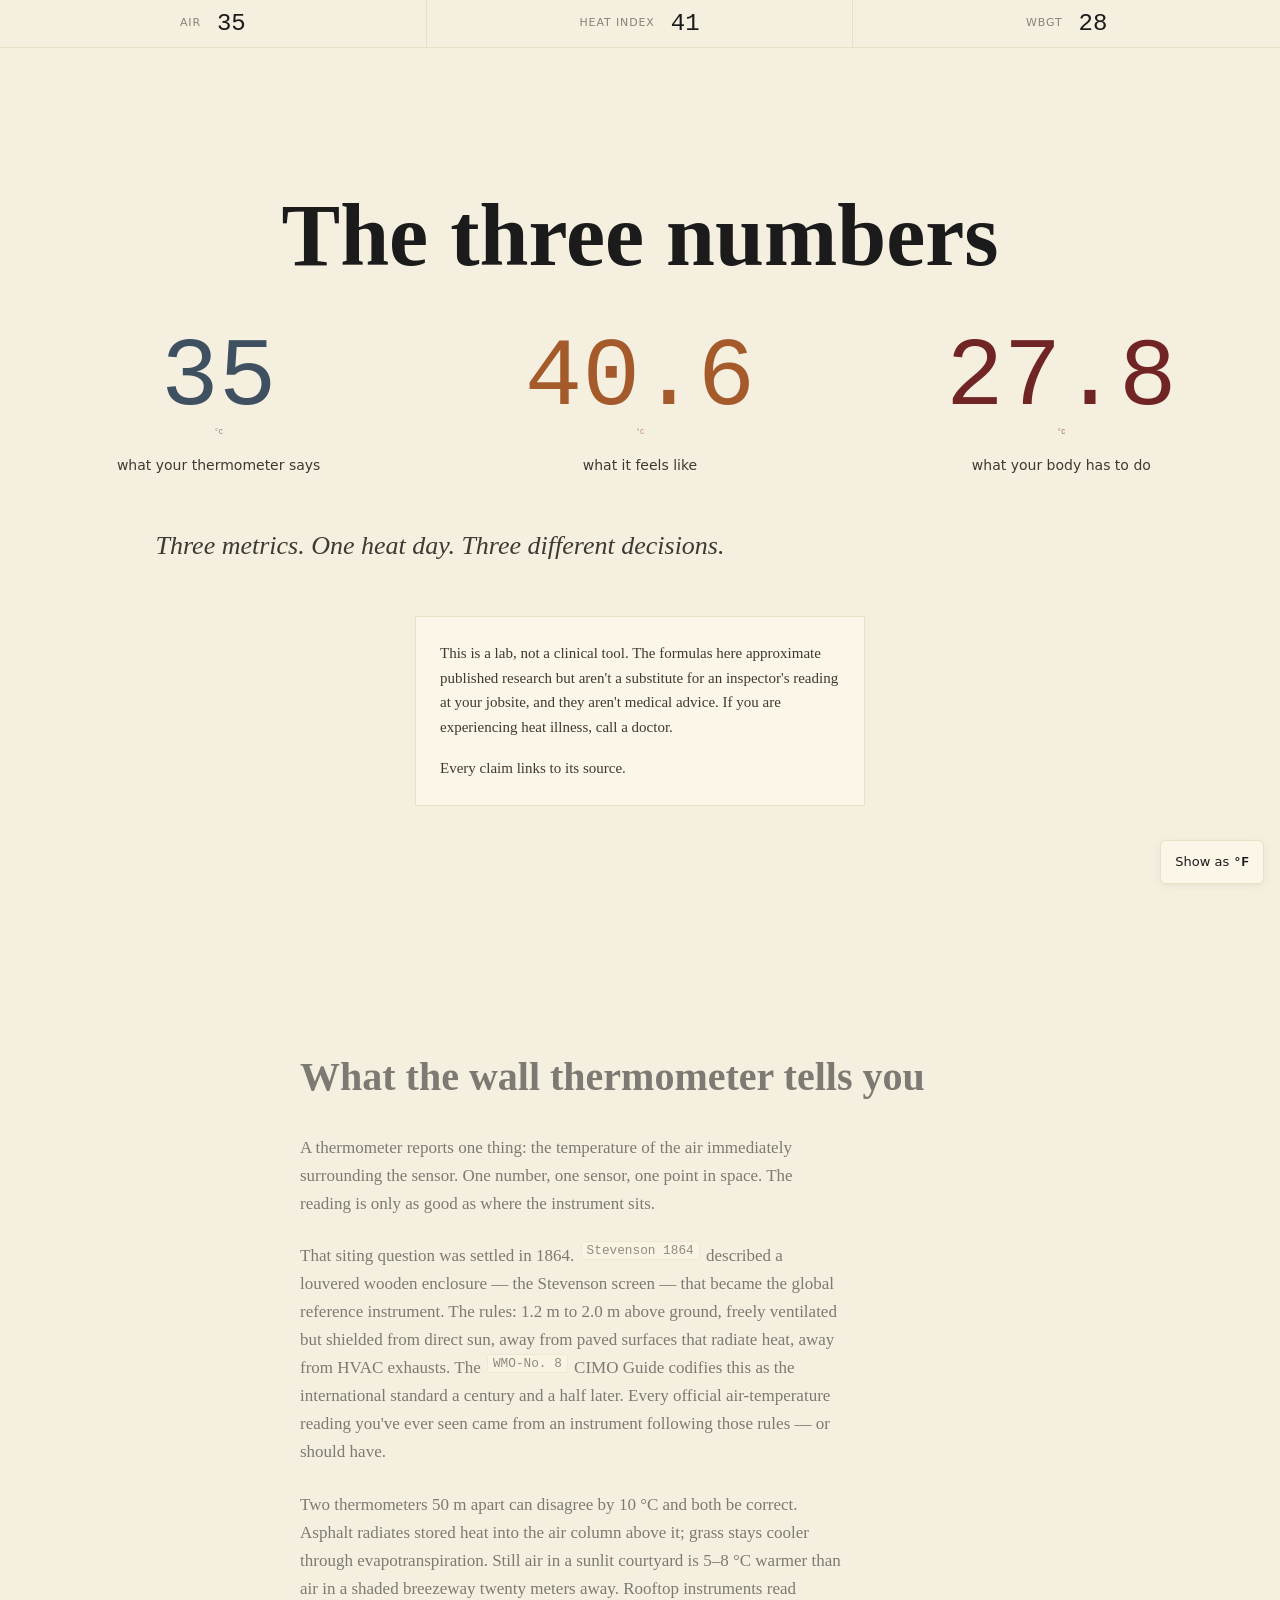
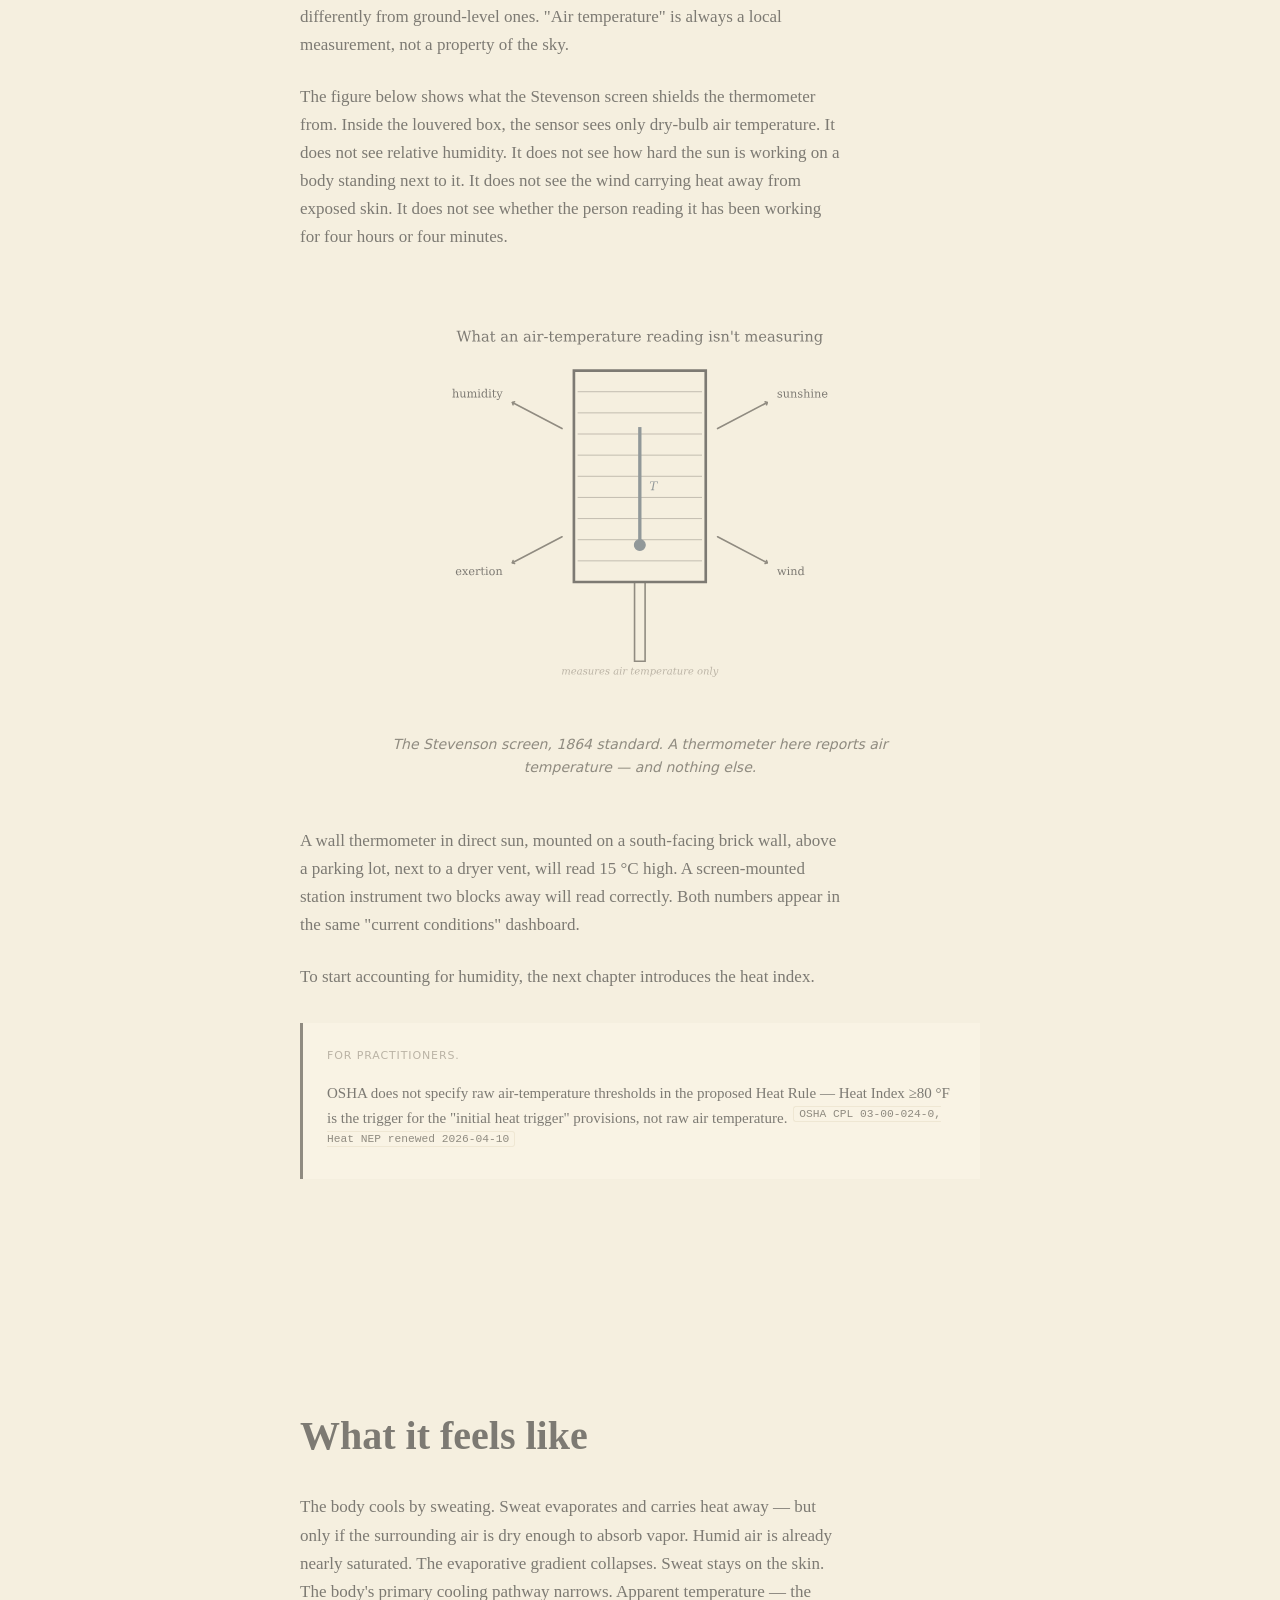
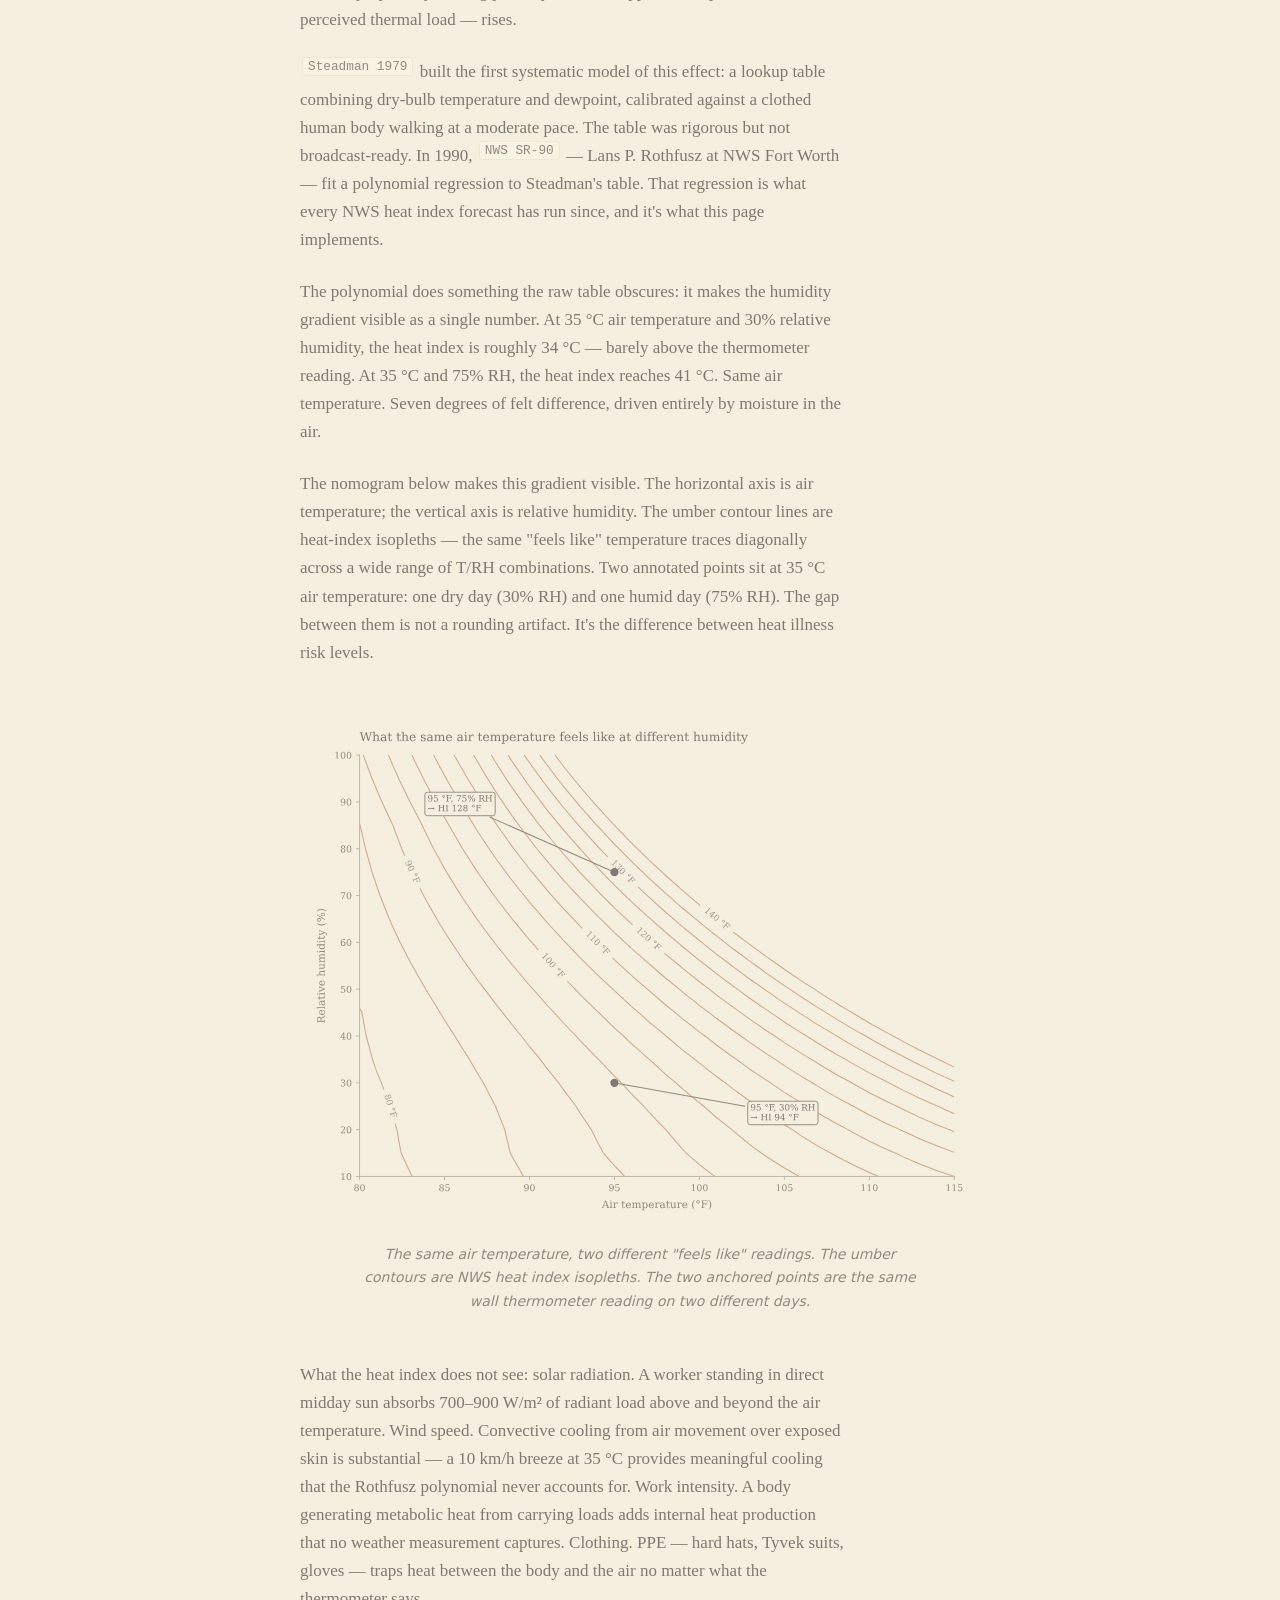
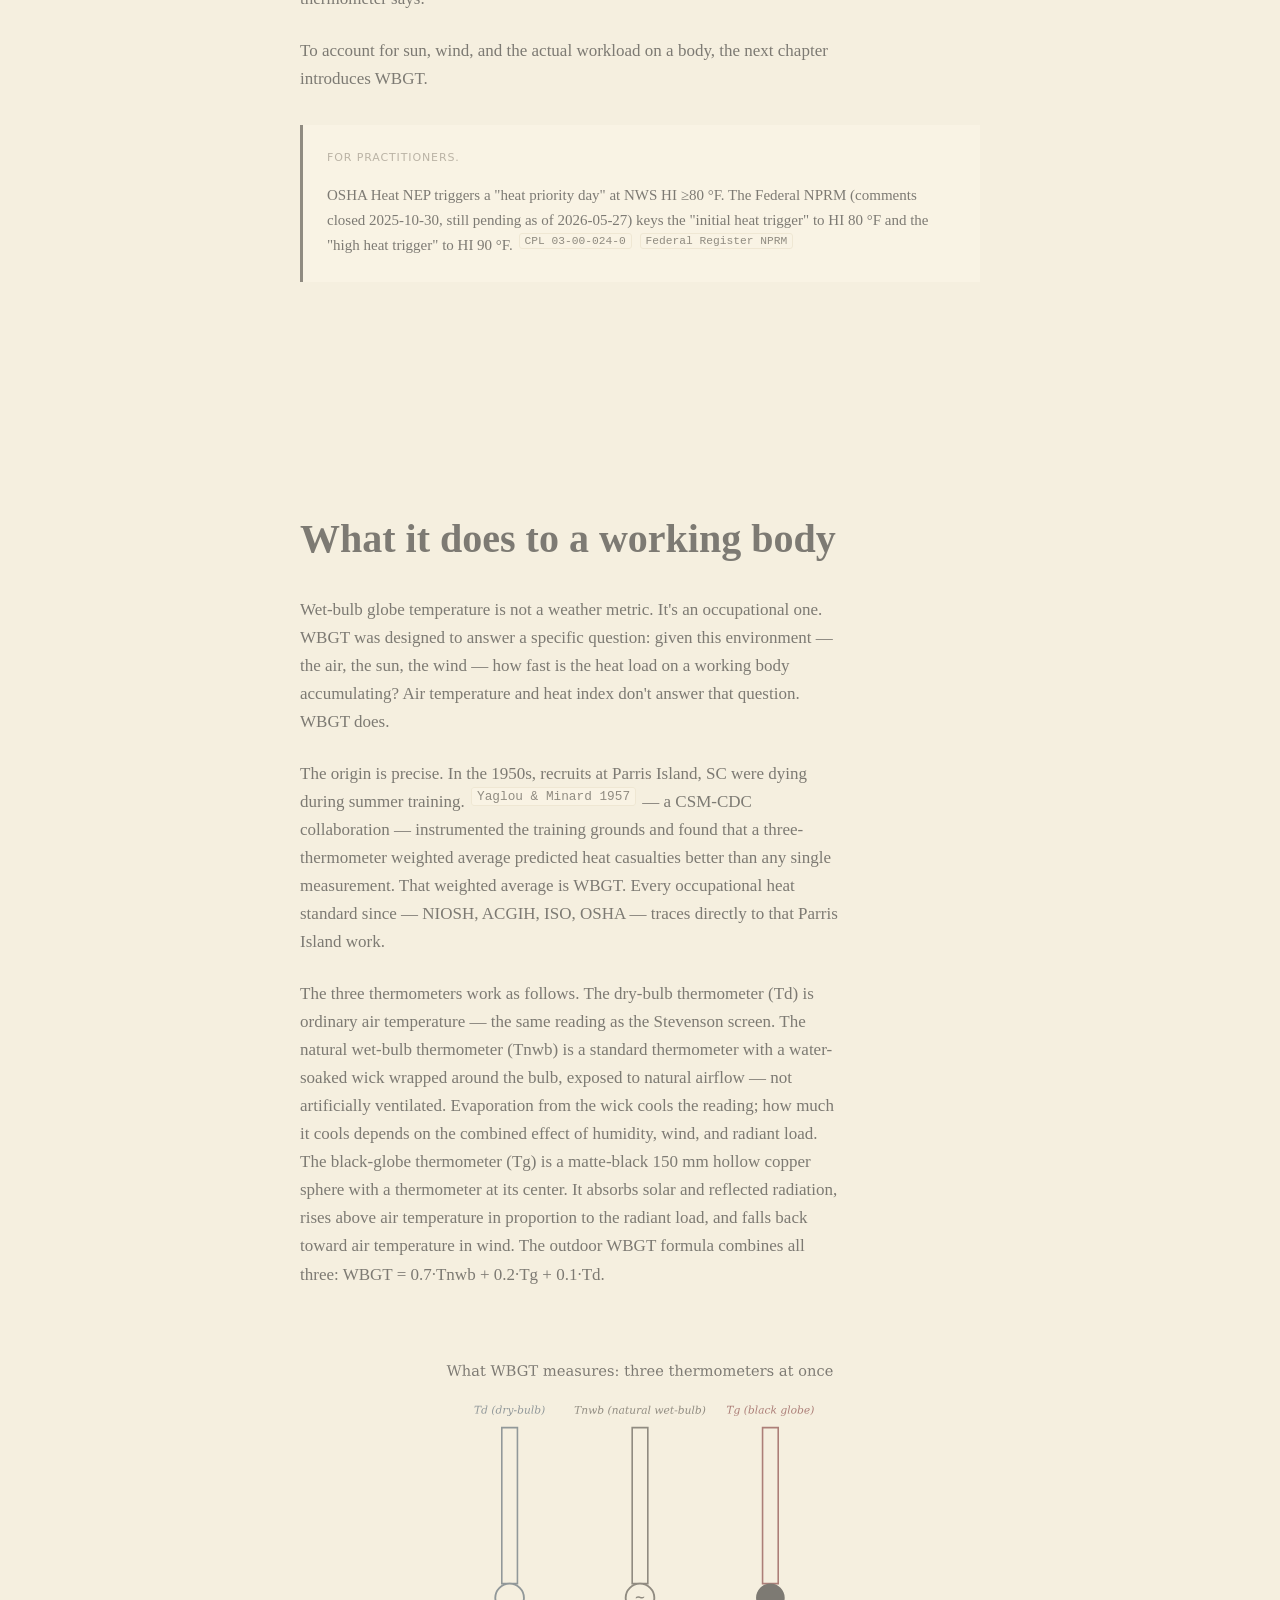
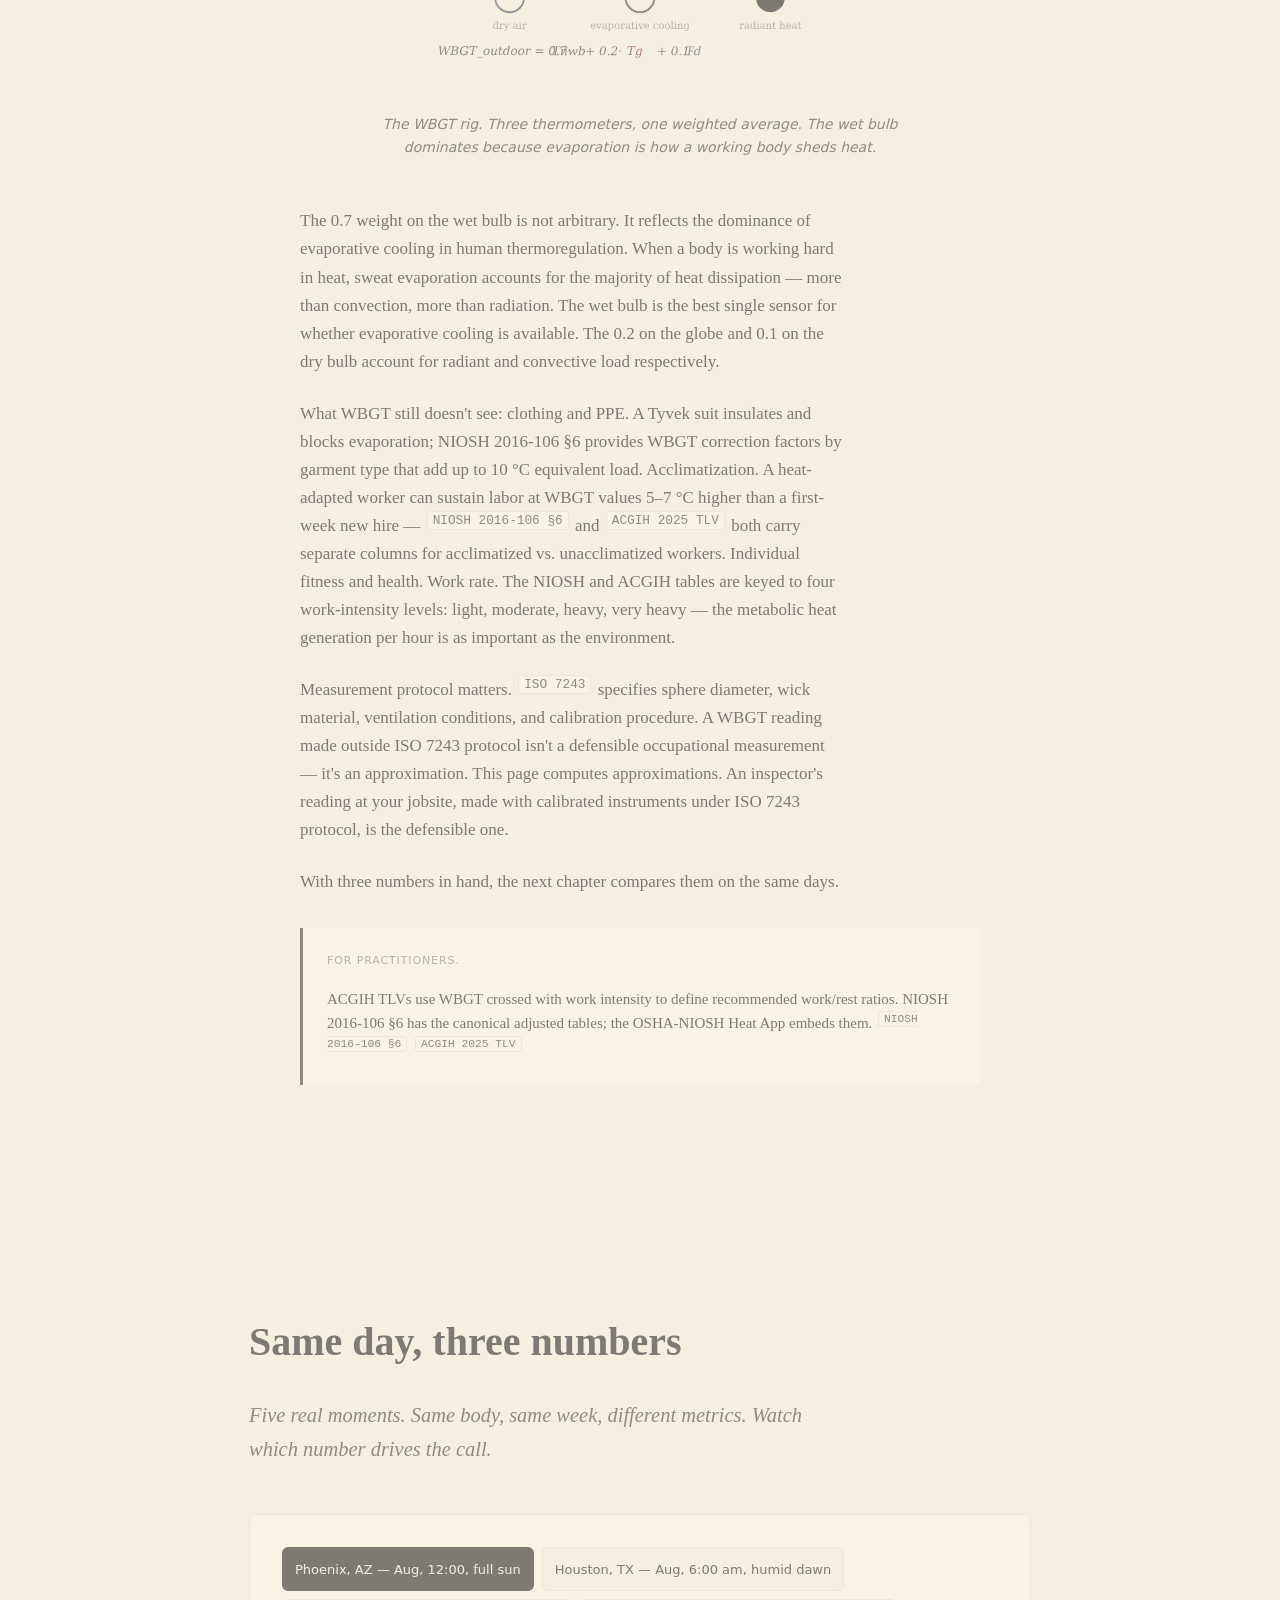
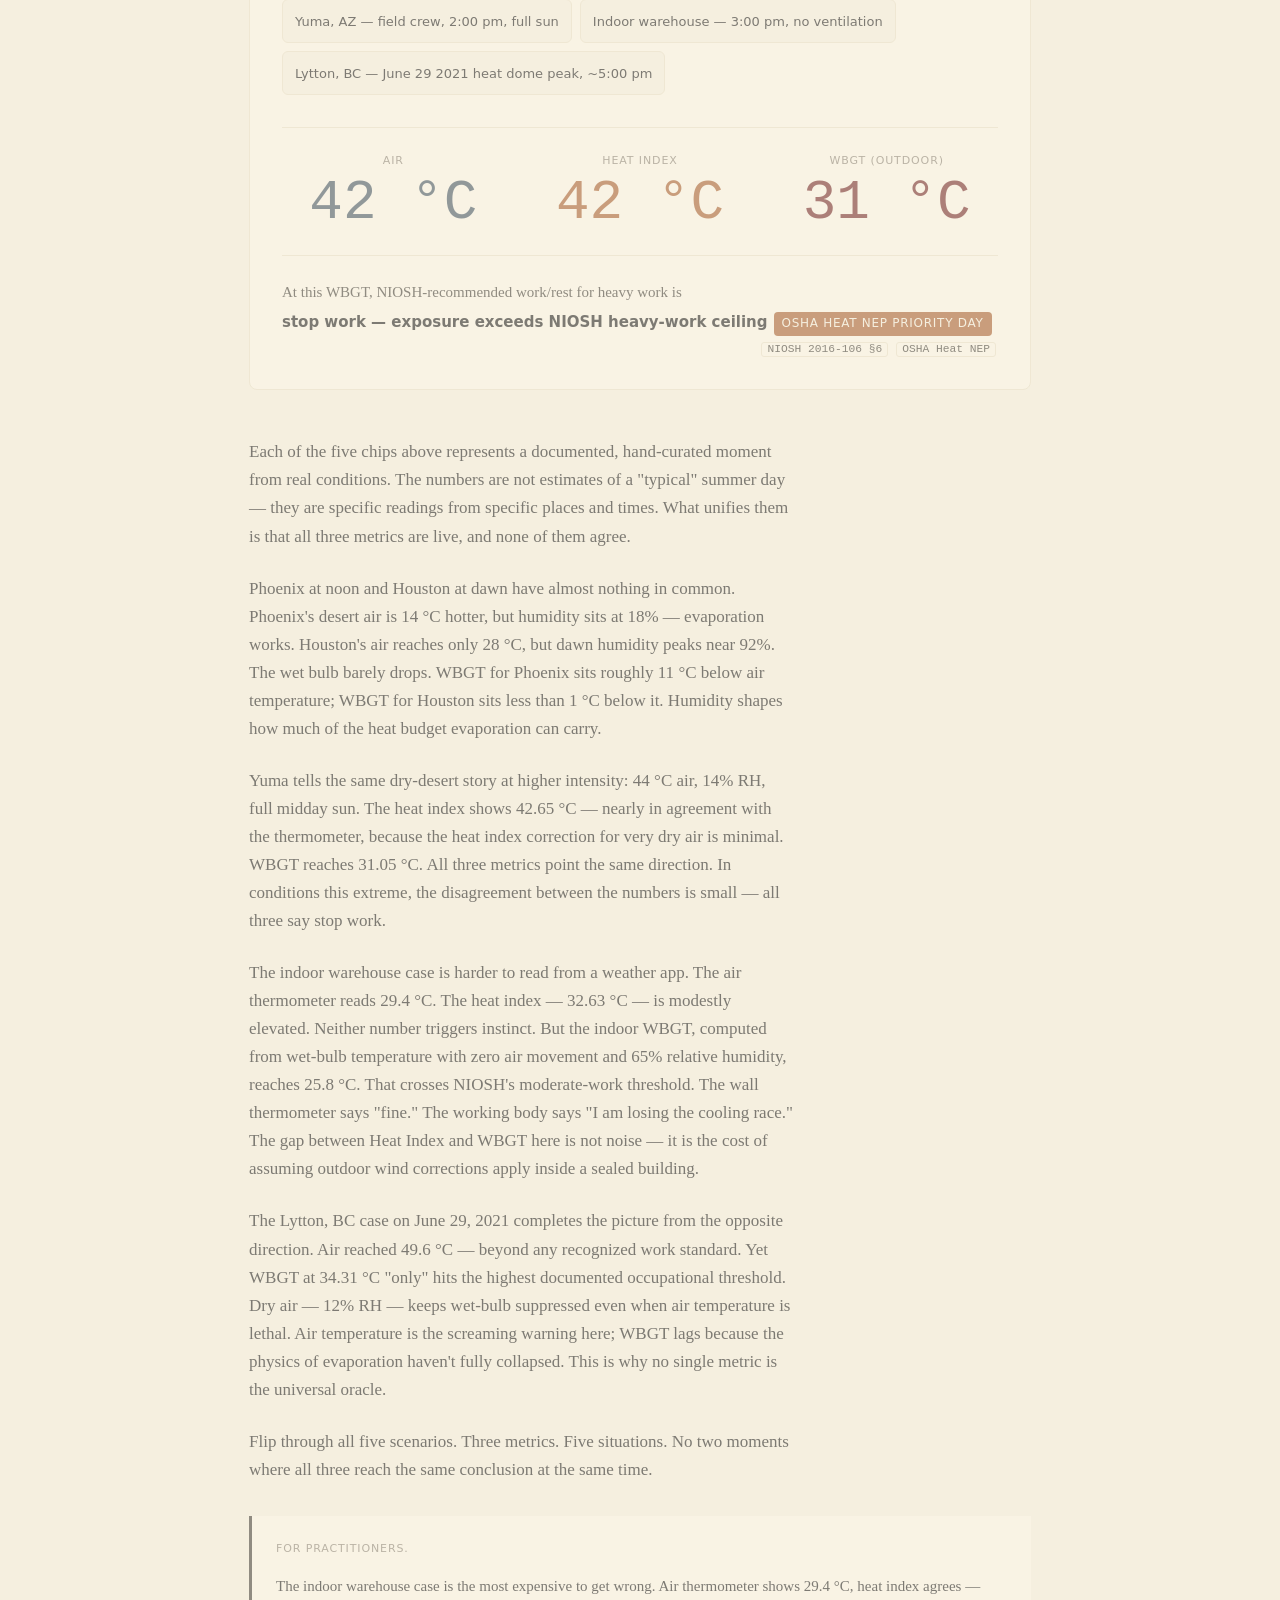
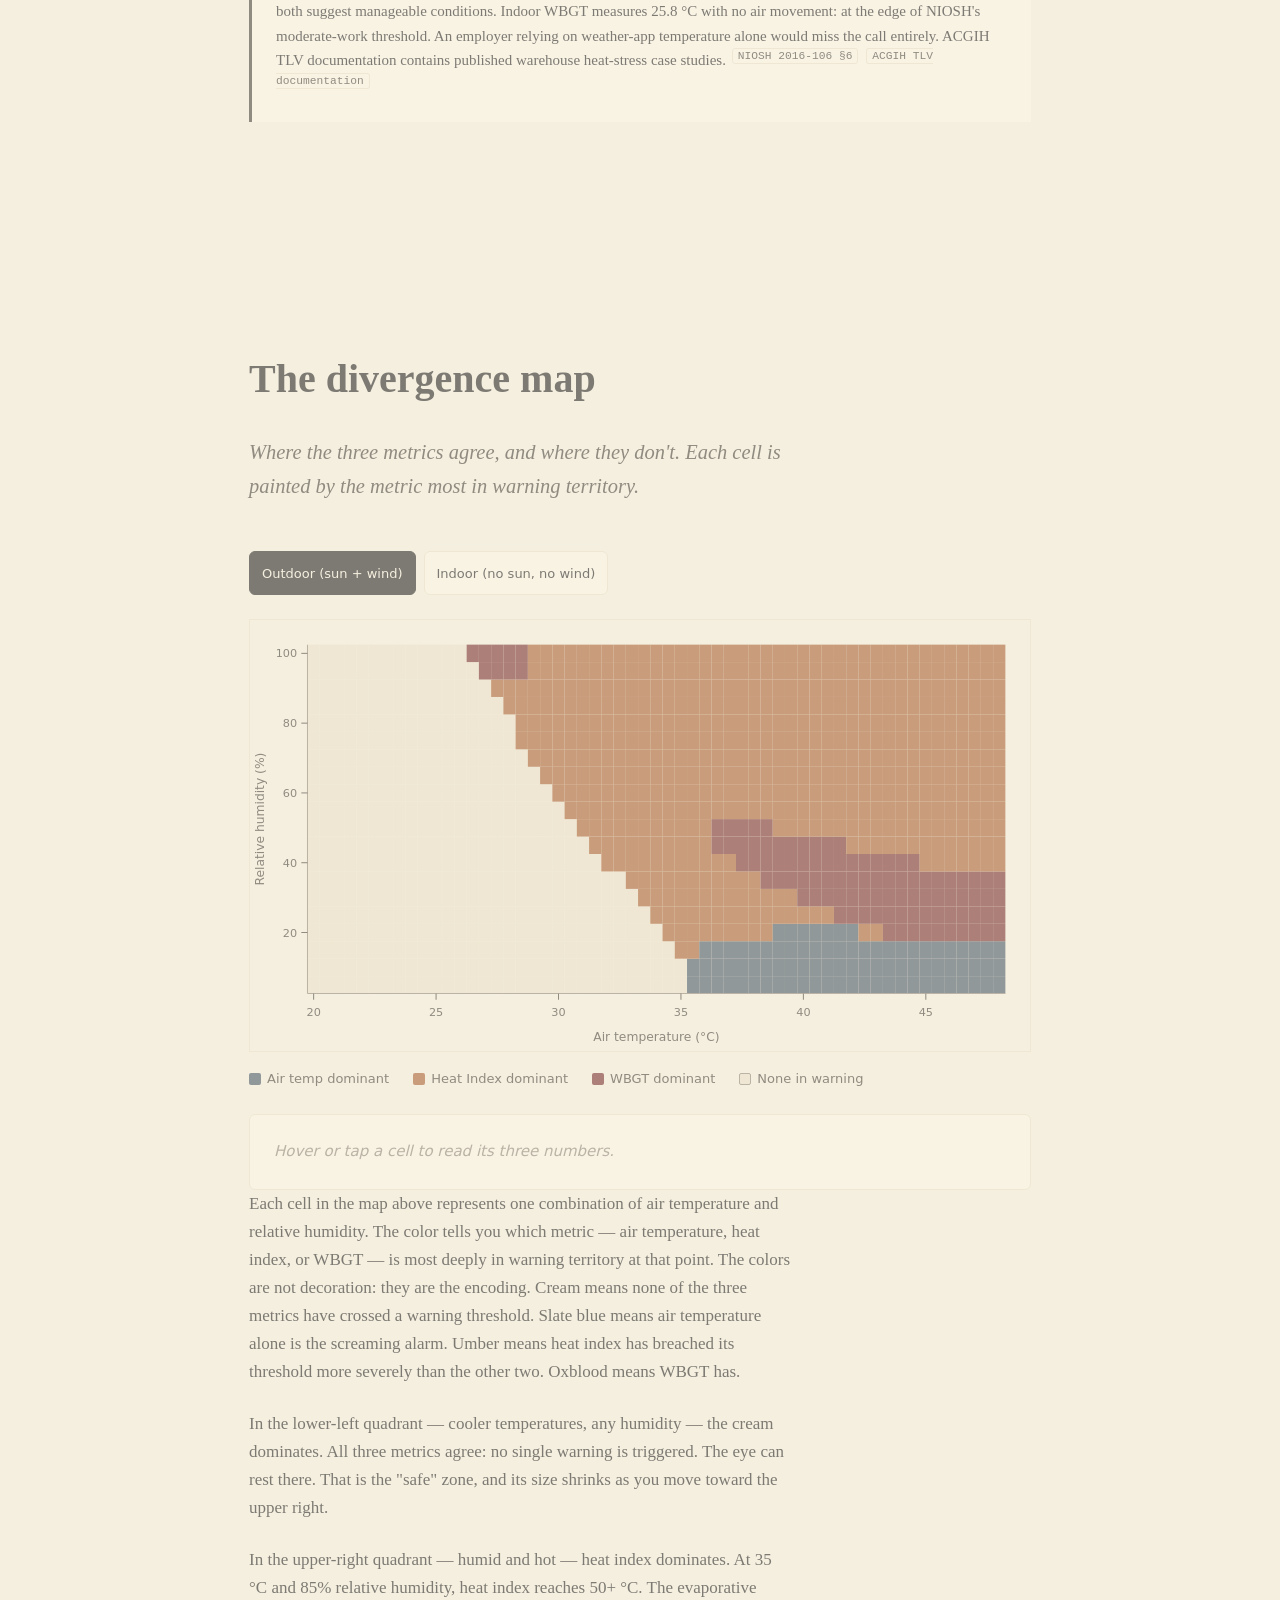
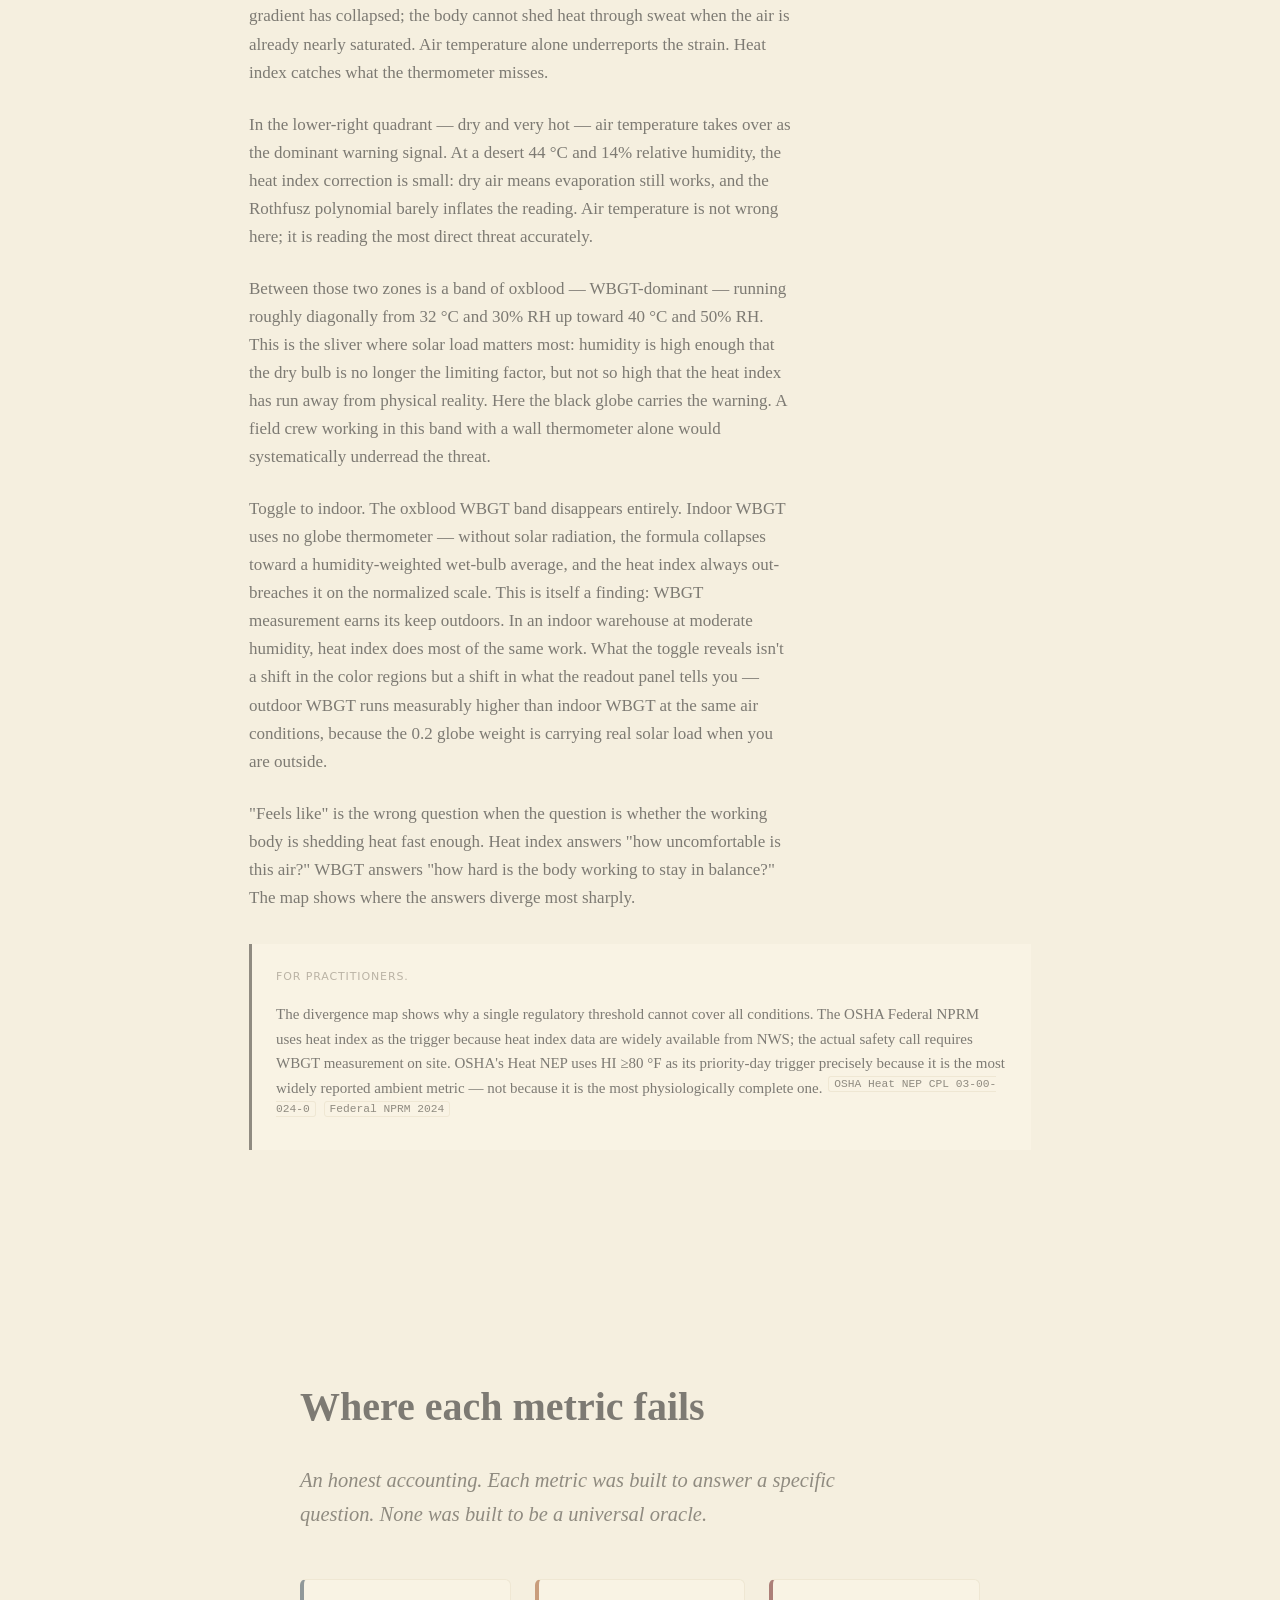
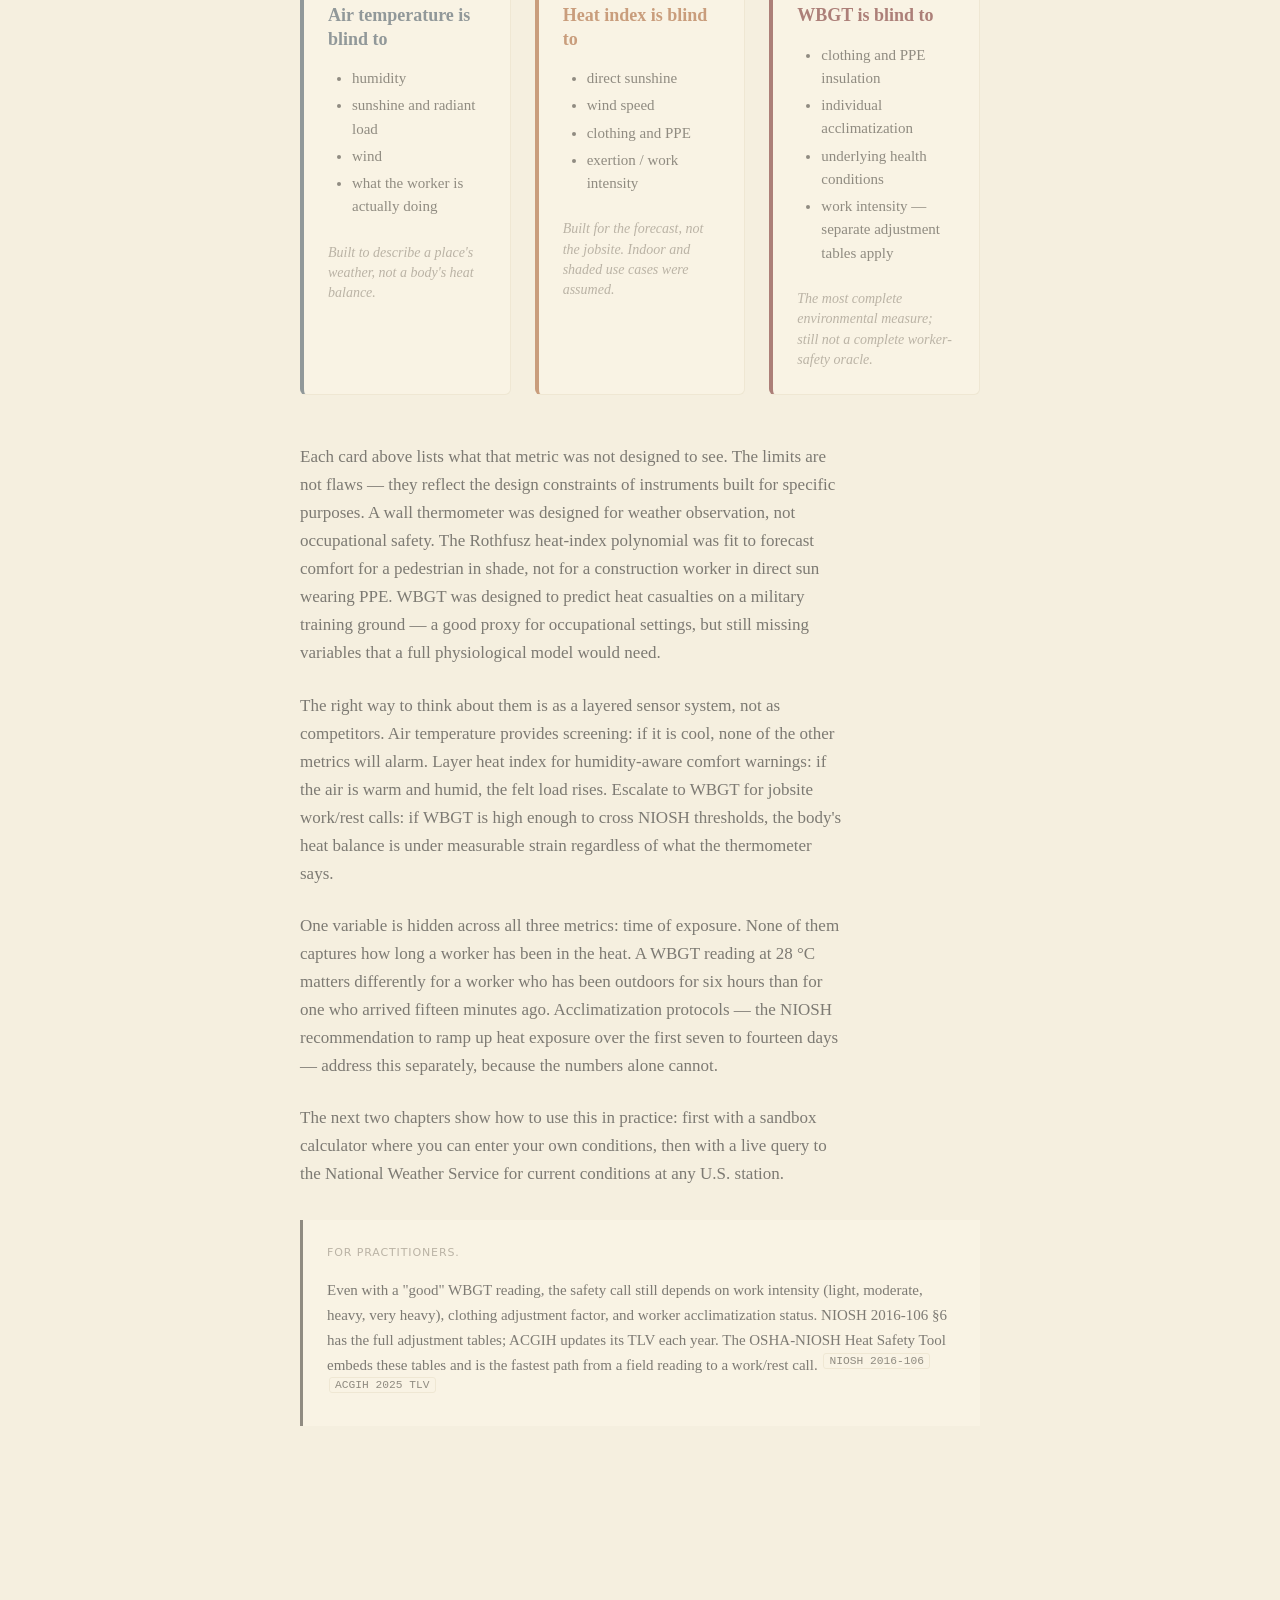
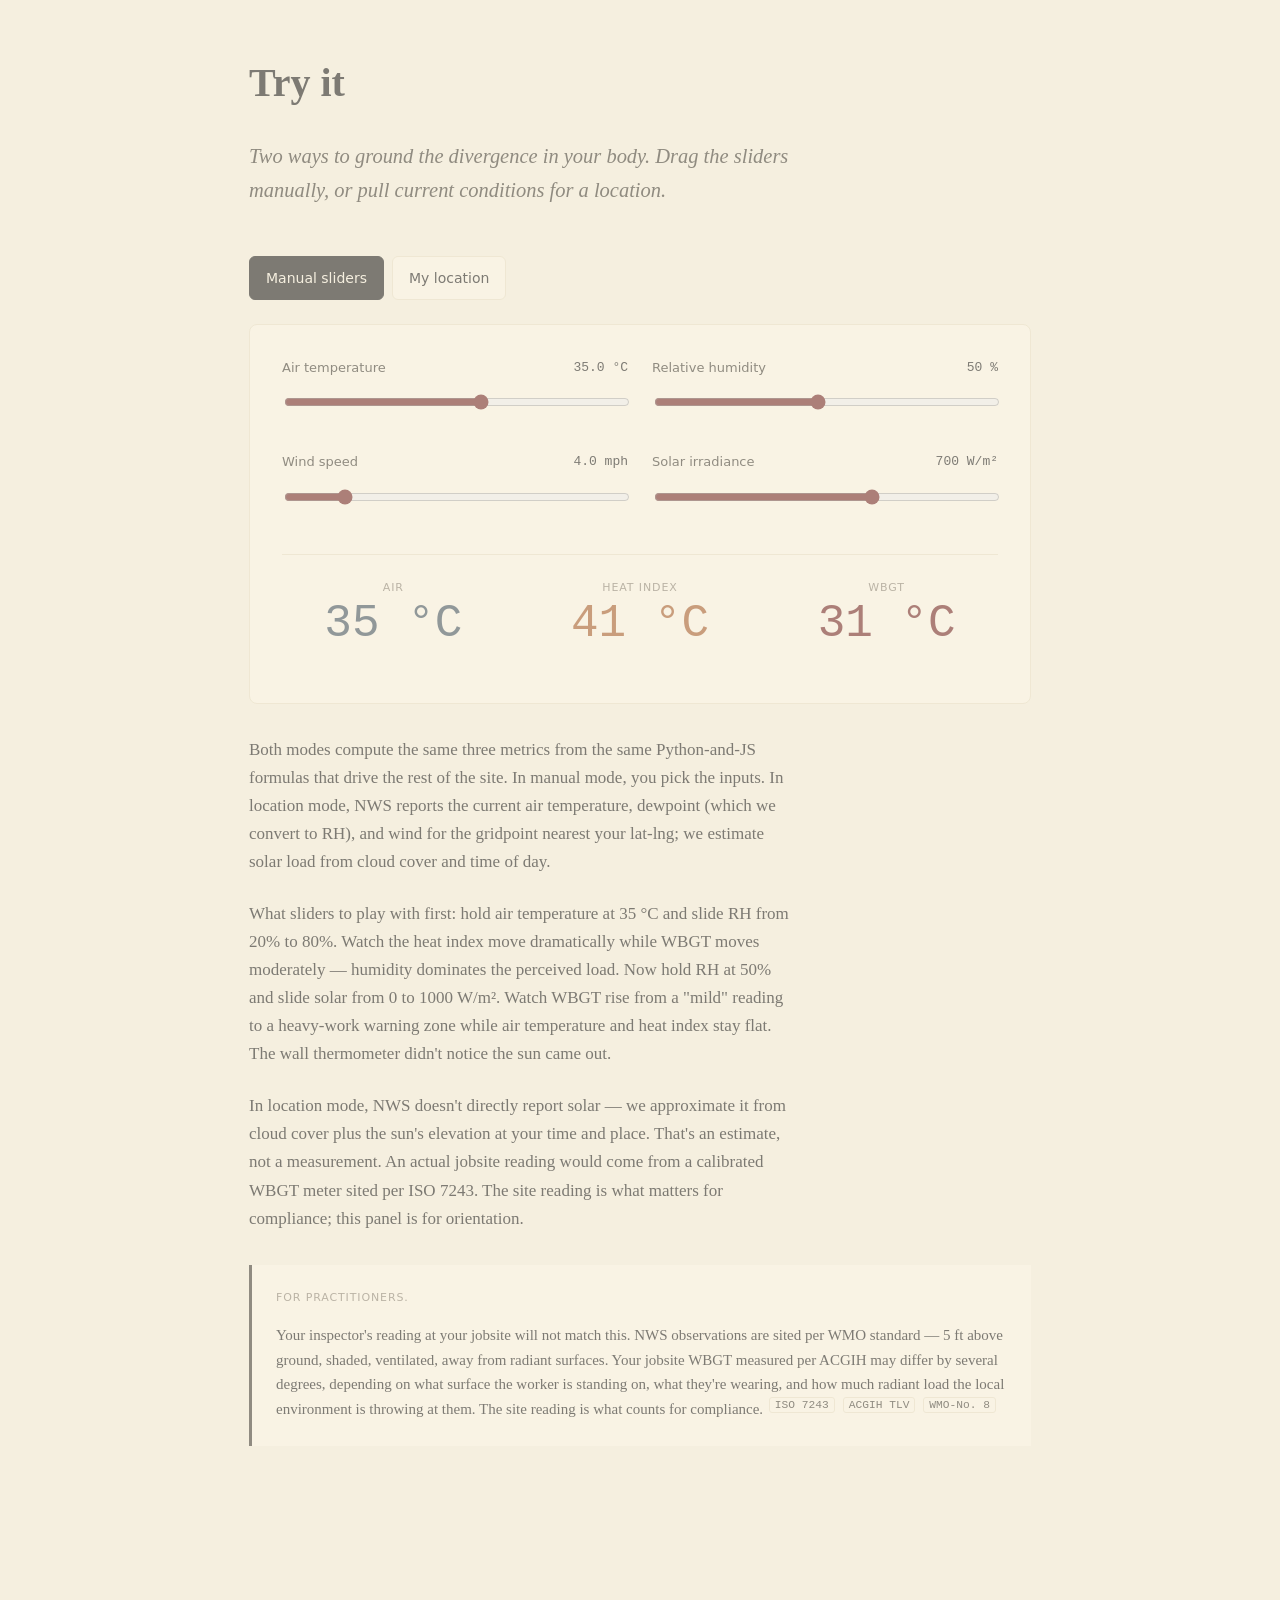
==== commit d612ef51: "feat(ch7): sandbox calculator (4 sliders) + live api.weather.gov panel (lat/lng, 6h forecast chart) " ====
--- a/index.html
+++ b/index.html
@@ -225,10 +225,26 @@
 
     <!-- Ch 7 — Try it (sandbox + live NWS). All three live. -->
     <section class="chapter chapter--centerpiece" data-chapter="7" data-act="application" data-metric="all"
-             data-readings='{"air_temp_c":42.2,"hi_c":41.83,"wbgt_c":30.88}'>
-      <div class="chapter__inner">
+             data-readings='{"air_temp_c":35,"hi_c":40.6,"wbgt_c":27.8}'>
+      <div class="chapter__inner chapter__inner--centerpiece">
         <h2 class="chapter__title">Try it</h2>
-        <p class="chapter__placeholder">Sandbox calculator + live api.weather.gov panel land in Phase 5.</p>
+        <p class="chapter__lede">Two ways to ground the divergence in your body. Drag the sliders manually, or pull current conditions for a location.</p>
+        <div class="ch7-mode-toggle" role="tablist" aria-label="Calculator mode">
+          <button type="button" role="tab" aria-selected="true"  data-mode="manual"   class="is-active">Manual sliders</button>
+          <button type="button" role="tab" aria-selected="false" data-mode="location">My location</button>
+        </div>
+        <div id="sandbox"  data-component="sandbox-calculator"></div>
+        <div id="live-nws" data-component="live-nws-panel" hidden></div>
+
+        <p>Both modes compute the same three metrics from the same Python-and-JS formulas that drive the rest of the site. In manual mode, you pick the inputs. In location mode, NWS reports the current air temperature, dewpoint (which we convert to RH), and wind for the gridpoint nearest your lat-lng; we estimate solar load from cloud cover and time of day.</p>
+
+        <p>What sliders to play with first: hold air temperature at 35 °C and slide RH from 20% to 80%. Watch the heat index move dramatically while WBGT moves moderately — humidity dominates the perceived load. Now hold RH at 50% and slide solar from 0 to 1000 W/m². Watch WBGT rise from a "mild" reading to a heavy-work warning zone while air temperature and heat index stay flat. The wall thermometer didn't notice the sun came out.</p>
+
+        <p>In location mode, NWS doesn't directly report solar — we approximate it from cloud cover plus the sun's elevation at your time and place. That's an estimate, not a measurement. An actual jobsite reading would come from a calibrated WBGT meter sited per ISO 7243. The site reading is what matters for compliance; this panel is for orientation.</p>
+
+        <aside class="side-dispatch">
+          Your inspector's reading at your jobsite will not match this. NWS observations are sited per WMO standard — 5 ft above ground, shaded, ventilated, away from radiant surfaces. Your jobsite WBGT measured per ACGIH may differ by several degrees, depending on what surface the worker is standing on, what they're wearing, and how much radiant load the local environment is throwing at them. The site reading is what counts for compliance. <cite data-source="iso-7243">ISO 7243</cite> <cite data-source="acgih-tlv">ACGIH TLV</cite> <cite data-source="wmo-cimo">WMO-No. 8</cite>
+        </aside>
       </div>
     </section>
 
--- a/src/styles.css
+++ b/src/styles.css
@@ -623,3 +623,202 @@
 @media (prefers-reduced-motion: reduce) {
   .blind-spot-card { transition: none; }
 }
+
+/* ---- Ch 7 mode toggle + sandbox calculator + live NWS panel ---- */
+
+.ch7-mode-toggle {
+  display: flex;
+  gap: 8px;
+  margin-bottom: var(--space-3);
+}
+.ch7-mode-toggle button {
+  font-family: var(--font-ui);
+  font-size: 0.875rem;
+  background: var(--surface-card);
+  color: var(--ink);
+  border: 1px solid var(--paper-edge);
+  border-radius: 6px;
+  padding: 10px 16px;
+  min-height: 44px;
+  cursor: pointer;
+  transition: background-color 0.15s ease;
+}
+.ch7-mode-toggle button:hover { background: var(--paper-edge); }
+.ch7-mode-toggle button:focus-visible { outline: 2px solid var(--wbgt); outline-offset: 2px; }
+.ch7-mode-toggle button.is-active {
+  background: var(--ink);
+  color: var(--paper);
+  border-color: var(--ink);
+}
+
+.sandbox, .live-nws {
+  background: var(--surface-card);
+  border: 1px solid var(--paper-edge);
+  border-radius: 8px;
+  padding: var(--space-4);
+  margin-bottom: var(--space-4);
+}
+
+.sandbox__controls {
+  display: grid;
+  grid-template-columns: 1fr;
+  gap: var(--space-3);
+  margin-bottom: var(--space-4);
+}
+@media (min-width: 640px) {
+  .sandbox__controls { grid-template-columns: repeat(2, 1fr); }
+}
+
+.sandbox__slider-label {
+  font-family: var(--font-ui);
+  font-size: 0.8125rem;
+  color: var(--ink-soft);
+  display: flex;
+  justify-content: space-between;
+  margin-bottom: 6px;
+}
+.sandbox__slider-value {
+  font-family: var(--font-mono);
+  color: var(--ink);
+  font-weight: 500;
+}
+.sandbox__slider input[type="range"] {
+  width: 100%;
+  min-height: 32px;
+  accent-color: var(--wbgt);
+  cursor: pointer;
+}
+
+.sandbox__readout,
+.live-nws__readout {
+  display: grid;
+  grid-template-columns: 1fr;
+  gap: var(--space-3);
+  padding: var(--space-3) 0;
+  border-top: 1px solid var(--paper-edge);
+  margin-top: var(--space-3);
+}
+@media (min-width: 640px) {
+  .sandbox__readout,
+  .live-nws__readout { grid-template-columns: repeat(3, 1fr); }
+}
+
+.sandbox__cell,
+.live-nws__cell { display: flex; flex-direction: column; align-items: center; }
+
+.sandbox__cell--air   .sandbox__value,
+.live-nws__cell--air  .live-nws__value  { color: var(--air); }
+.sandbox__cell--hi    .sandbox__value,
+.live-nws__cell--hi   .live-nws__value  { color: var(--heat-index); }
+.sandbox__cell--wbgt  .sandbox__value,
+.live-nws__cell--wbgt .live-nws__value  { color: var(--wbgt); }
+
+.sandbox__label,
+.live-nws__label {
+  font-family: var(--font-ui);
+  font-size: 0.6875rem;
+  letter-spacing: 0.08em;
+  text-transform: uppercase;
+  color: var(--ink-faint);
+  margin-bottom: 4px;
+}
+.sandbox__value,
+.live-nws__value {
+  font-family: var(--font-mono);
+  font-size: clamp(2rem, 5vw, 2.875rem);
+  line-height: 1;
+  font-weight: 500;
+}
+
+/* Live NWS panel controls */
+.live-nws__controls {
+  display: flex;
+  gap: 8px;
+  margin-bottom: var(--space-3);
+}
+.live-nws__input {
+  flex: 1;
+  font-family: var(--font-mono);
+  font-size: 0.9375rem;
+  background: var(--paper);
+  color: var(--ink);
+  border: 1px solid var(--paper-edge);
+  border-radius: 6px;
+  padding: 10px 12px;
+  min-height: 44px;
+}
+.live-nws__input:focus {
+  outline: 2px solid var(--wbgt);
+  outline-offset: 2px;
+}
+.live-nws__submit {
+  font-family: var(--font-ui);
+  font-size: 0.875rem;
+  background: var(--ink);
+  color: var(--paper);
+  border: 1px solid var(--ink);
+  border-radius: 6px;
+  padding: 10px 16px;
+  min-height: 44px;
+  cursor: pointer;
+  transition: opacity 0.15s ease;
+}
+.live-nws__submit:hover { opacity: 0.85; }
+.live-nws__submit:focus-visible { outline: 2px solid var(--wbgt); outline-offset: 2px; }
+
+.live-nws__presets {
+  display: flex;
+  flex-wrap: wrap;
+  gap: 6px;
+  margin-bottom: var(--space-3);
+}
+.live-nws__preset {
+  font-family: var(--font-ui);
+  font-size: 0.8125rem;
+  background: var(--paper);
+  color: var(--ink);
+  border: 1px solid var(--paper-edge);
+  border-radius: 5px;
+  padding: 6px 10px;
+  cursor: pointer;
+  transition: background-color 0.15s ease;
+}
+.live-nws__preset:hover { background: var(--paper-edge); }
+.live-nws__preset:focus-visible { outline: 2px solid var(--wbgt); outline-offset: 2px; }
+
+.live-nws__loading,
+.live-nws__prompt,
+.live-nws__error {
+  font-family: var(--font-ui);
+  font-size: 0.9375rem;
+  color: var(--ink-soft);
+  margin: var(--space-3) 0;
+}
+.live-nws__error { color: var(--wbgt); }
+
+.live-nws__meta {
+  font-family: var(--font-ui);
+  font-size: 0.8125rem;
+  color: var(--ink-faint);
+  margin: var(--space-3) 0;
+  line-height: 1.5;
+}
+
+.live-nws__chart {
+  margin-top: var(--space-3);
+  border-top: 1px solid var(--paper-edge);
+  padding-top: var(--space-3);
+}
+.live-nws__chart svg {
+  width: 100%;
+  max-width: 600px;
+  display: block;
+  margin: 0 auto;
+  overflow: visible;
+}
+
+@media (prefers-reduced-motion: reduce) {
+  .ch7-mode-toggle button,
+  .live-nws__preset,
+  .live-nws__submit { transition: none; }
+}
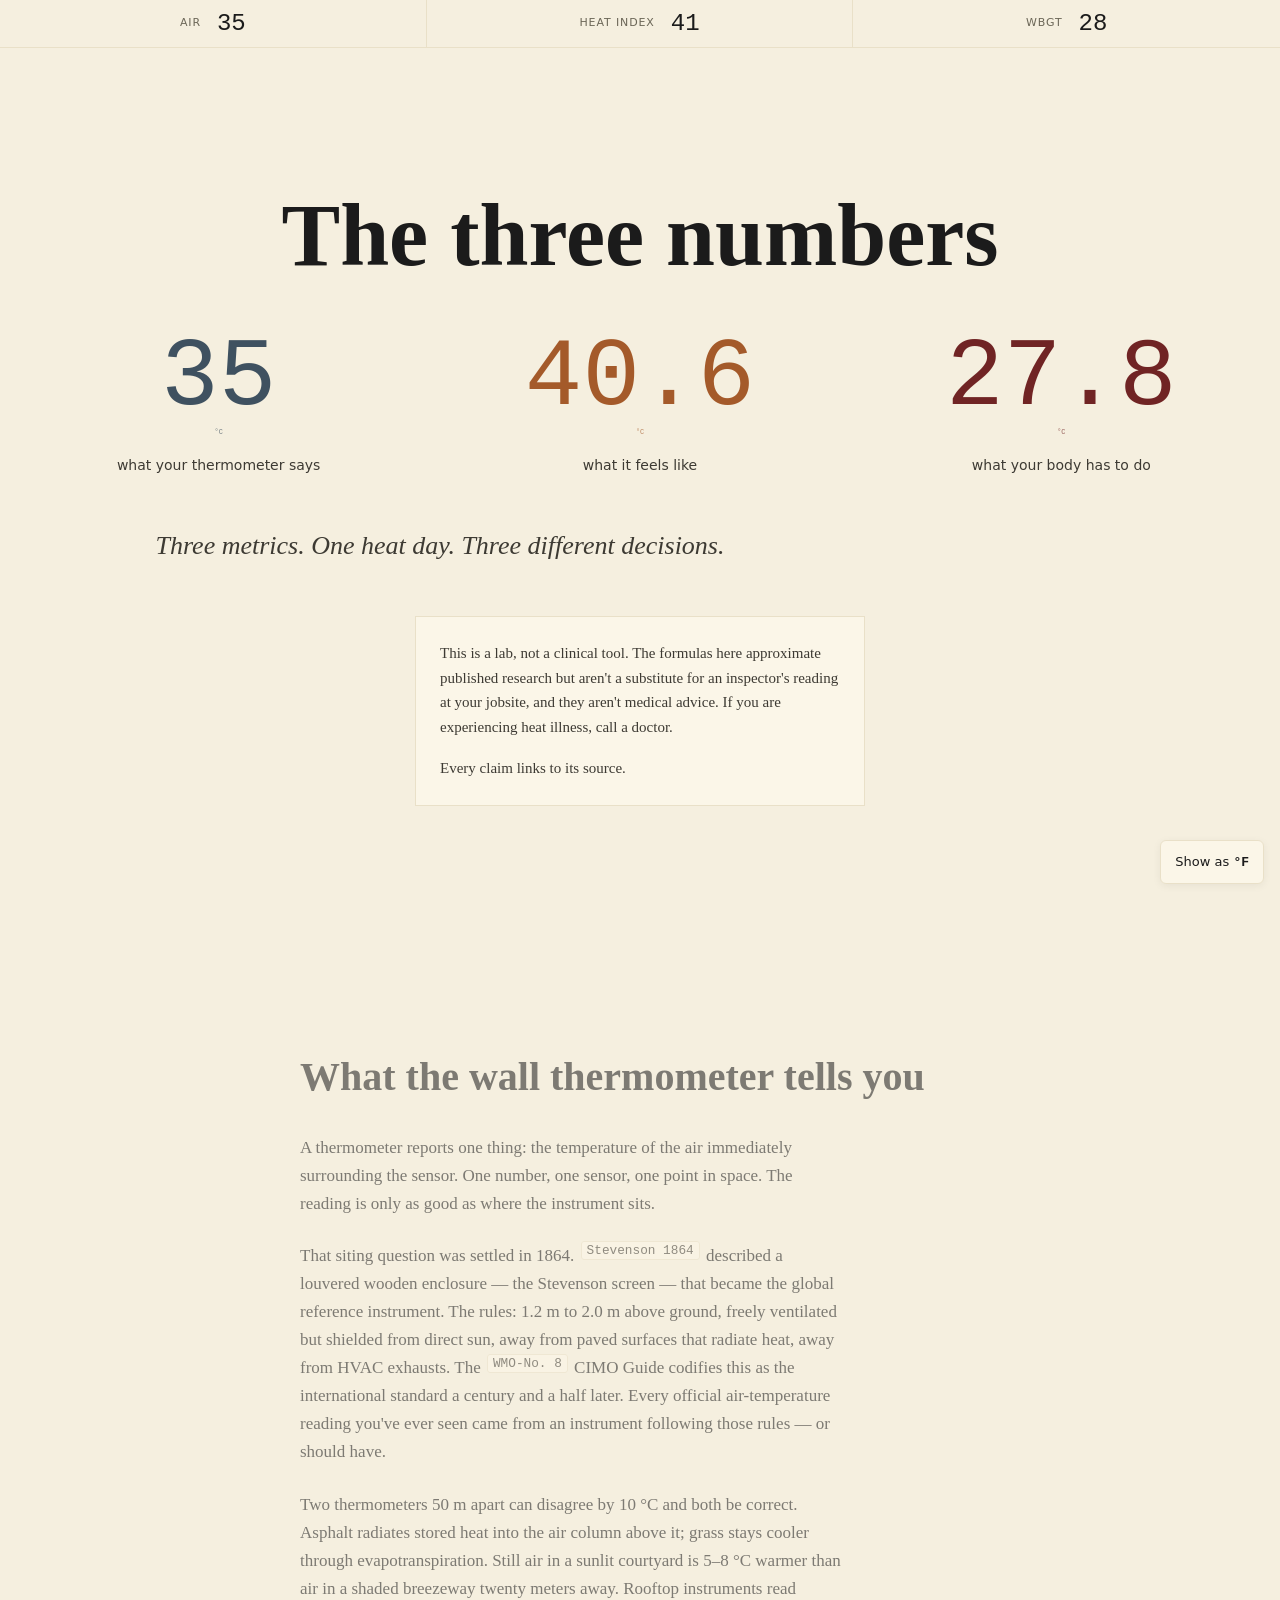
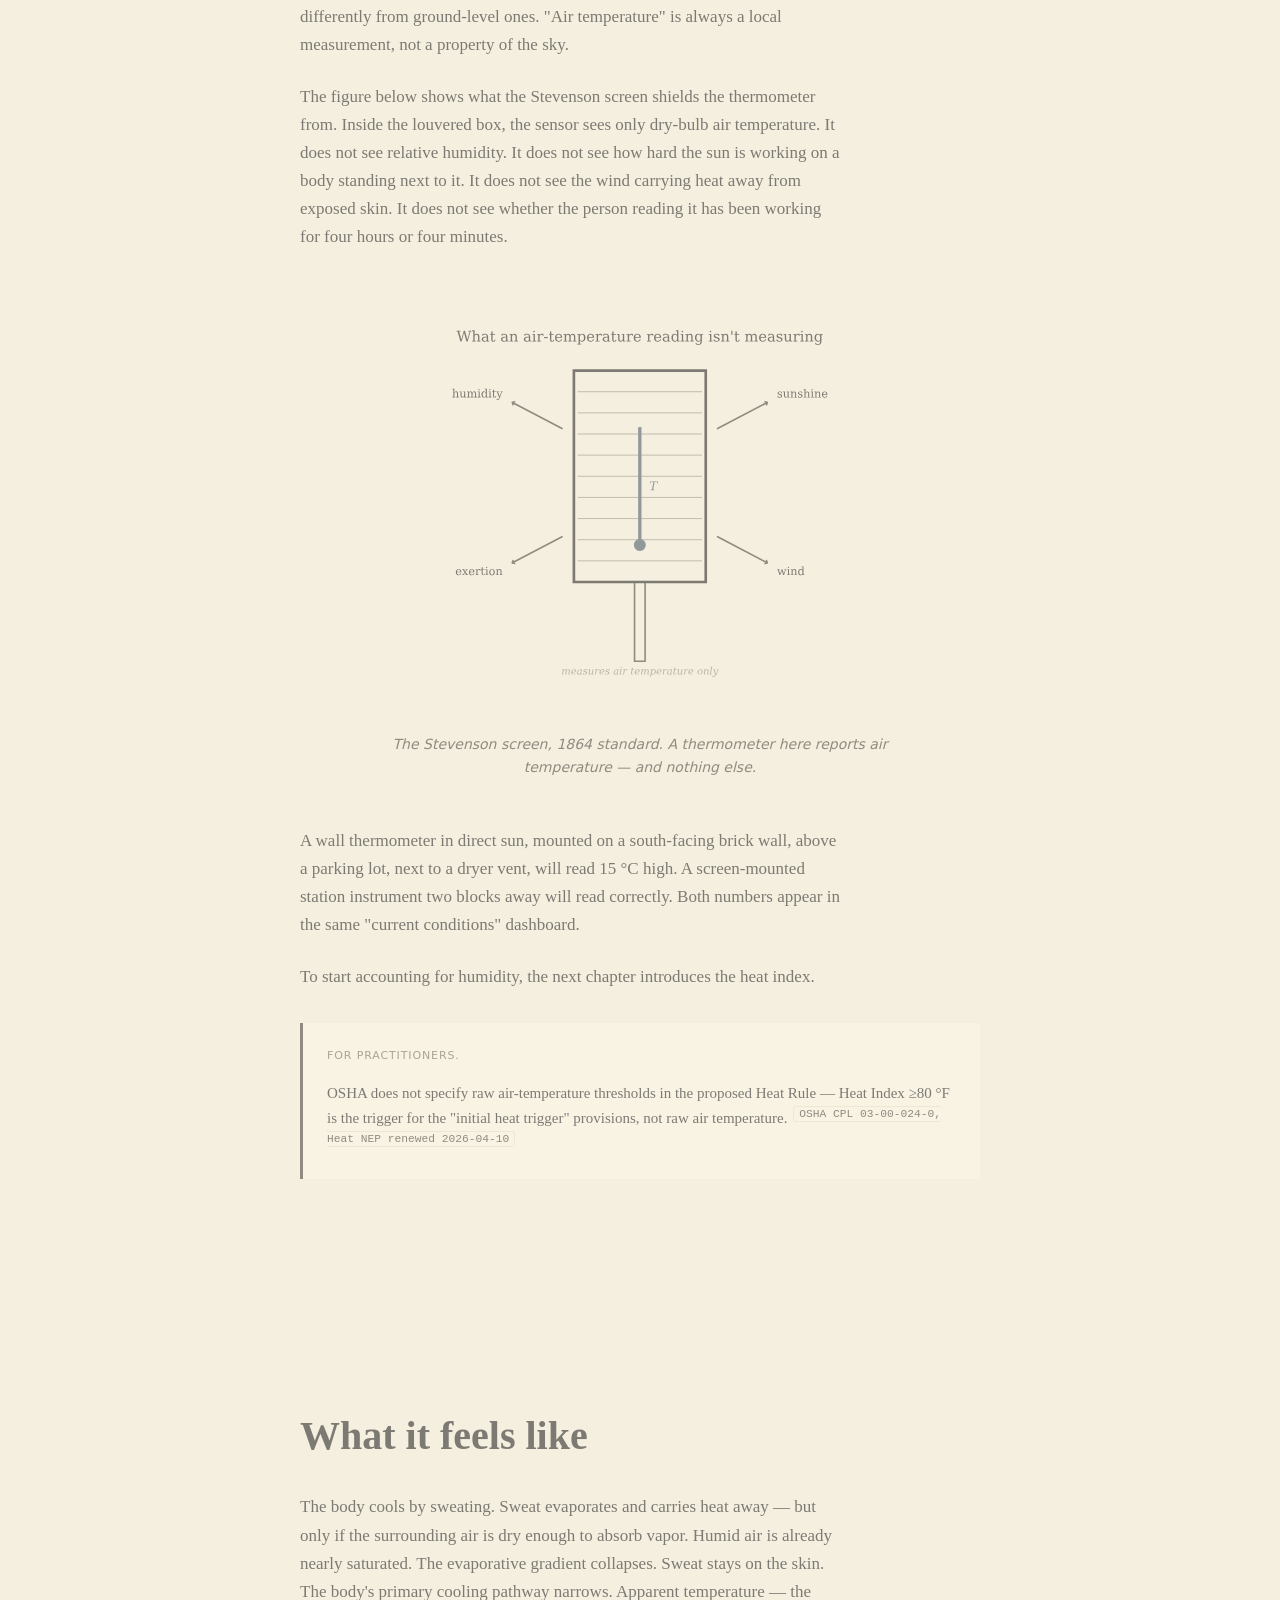
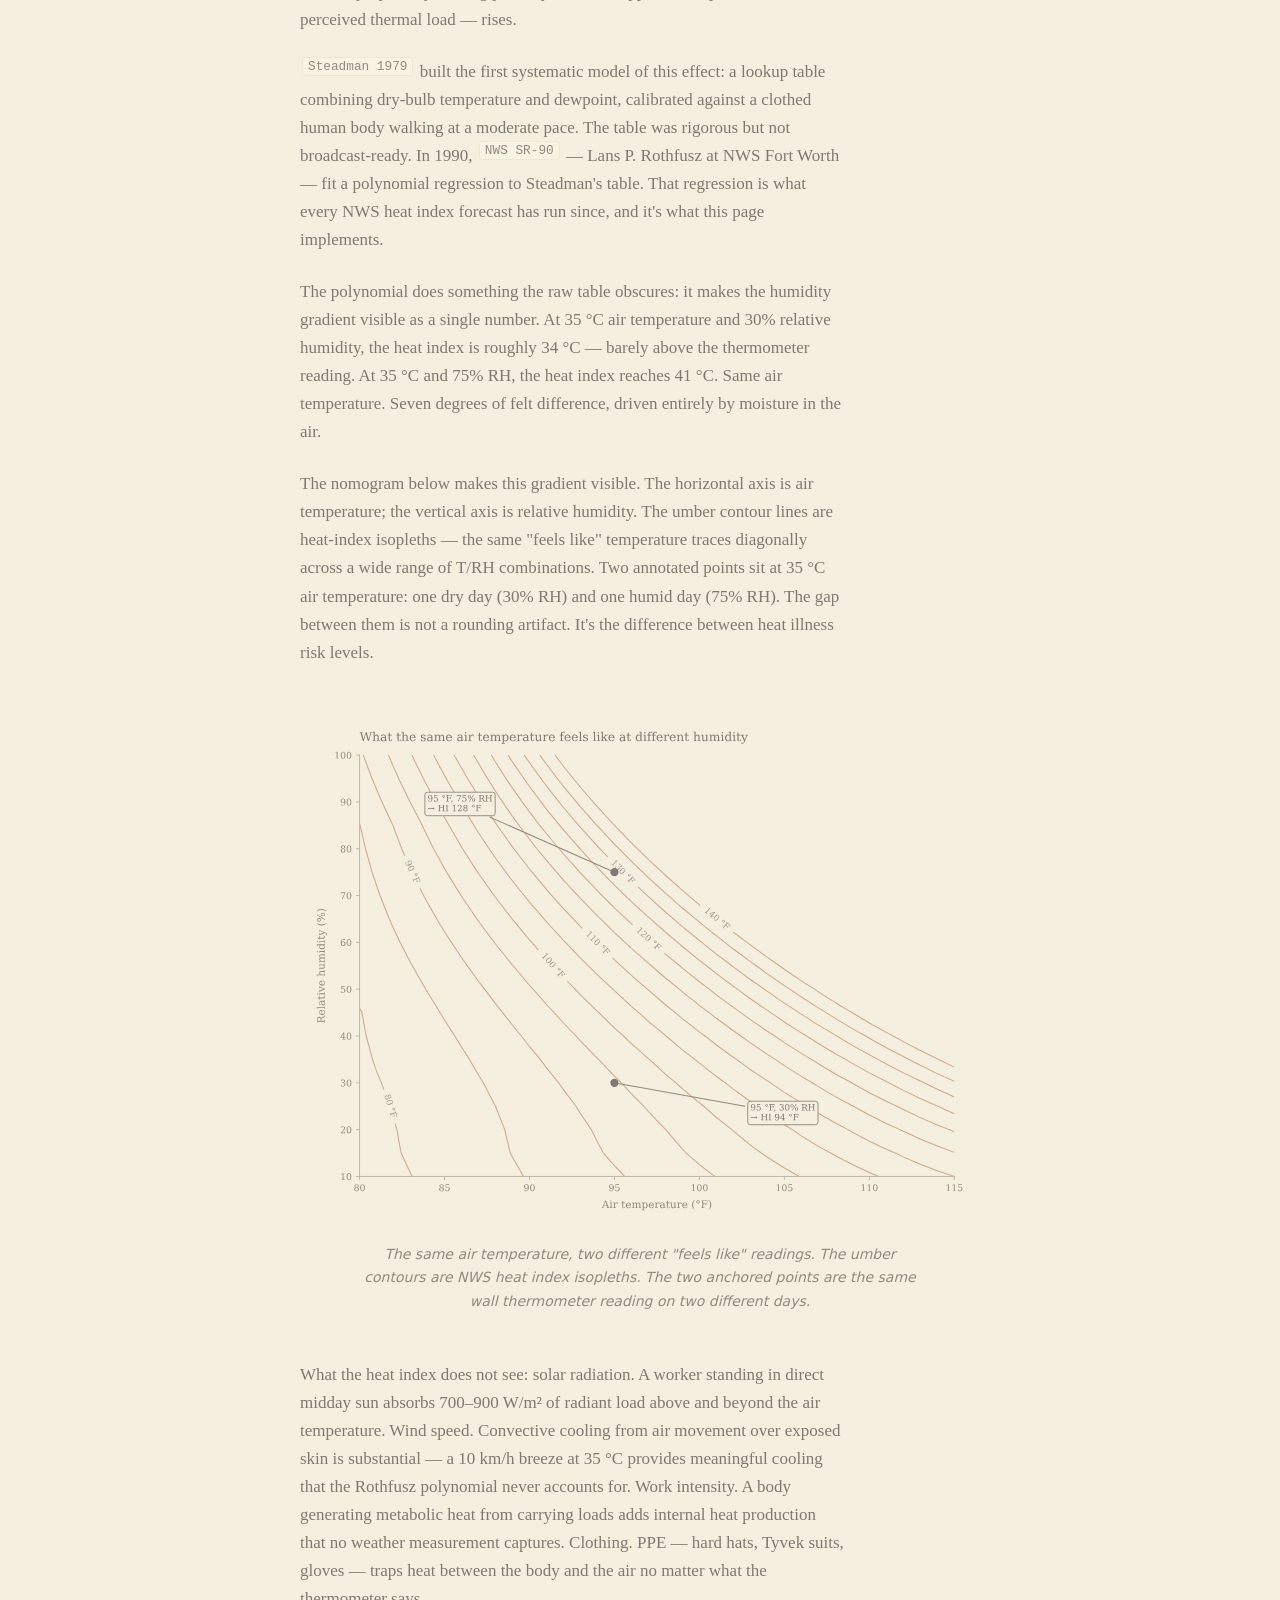
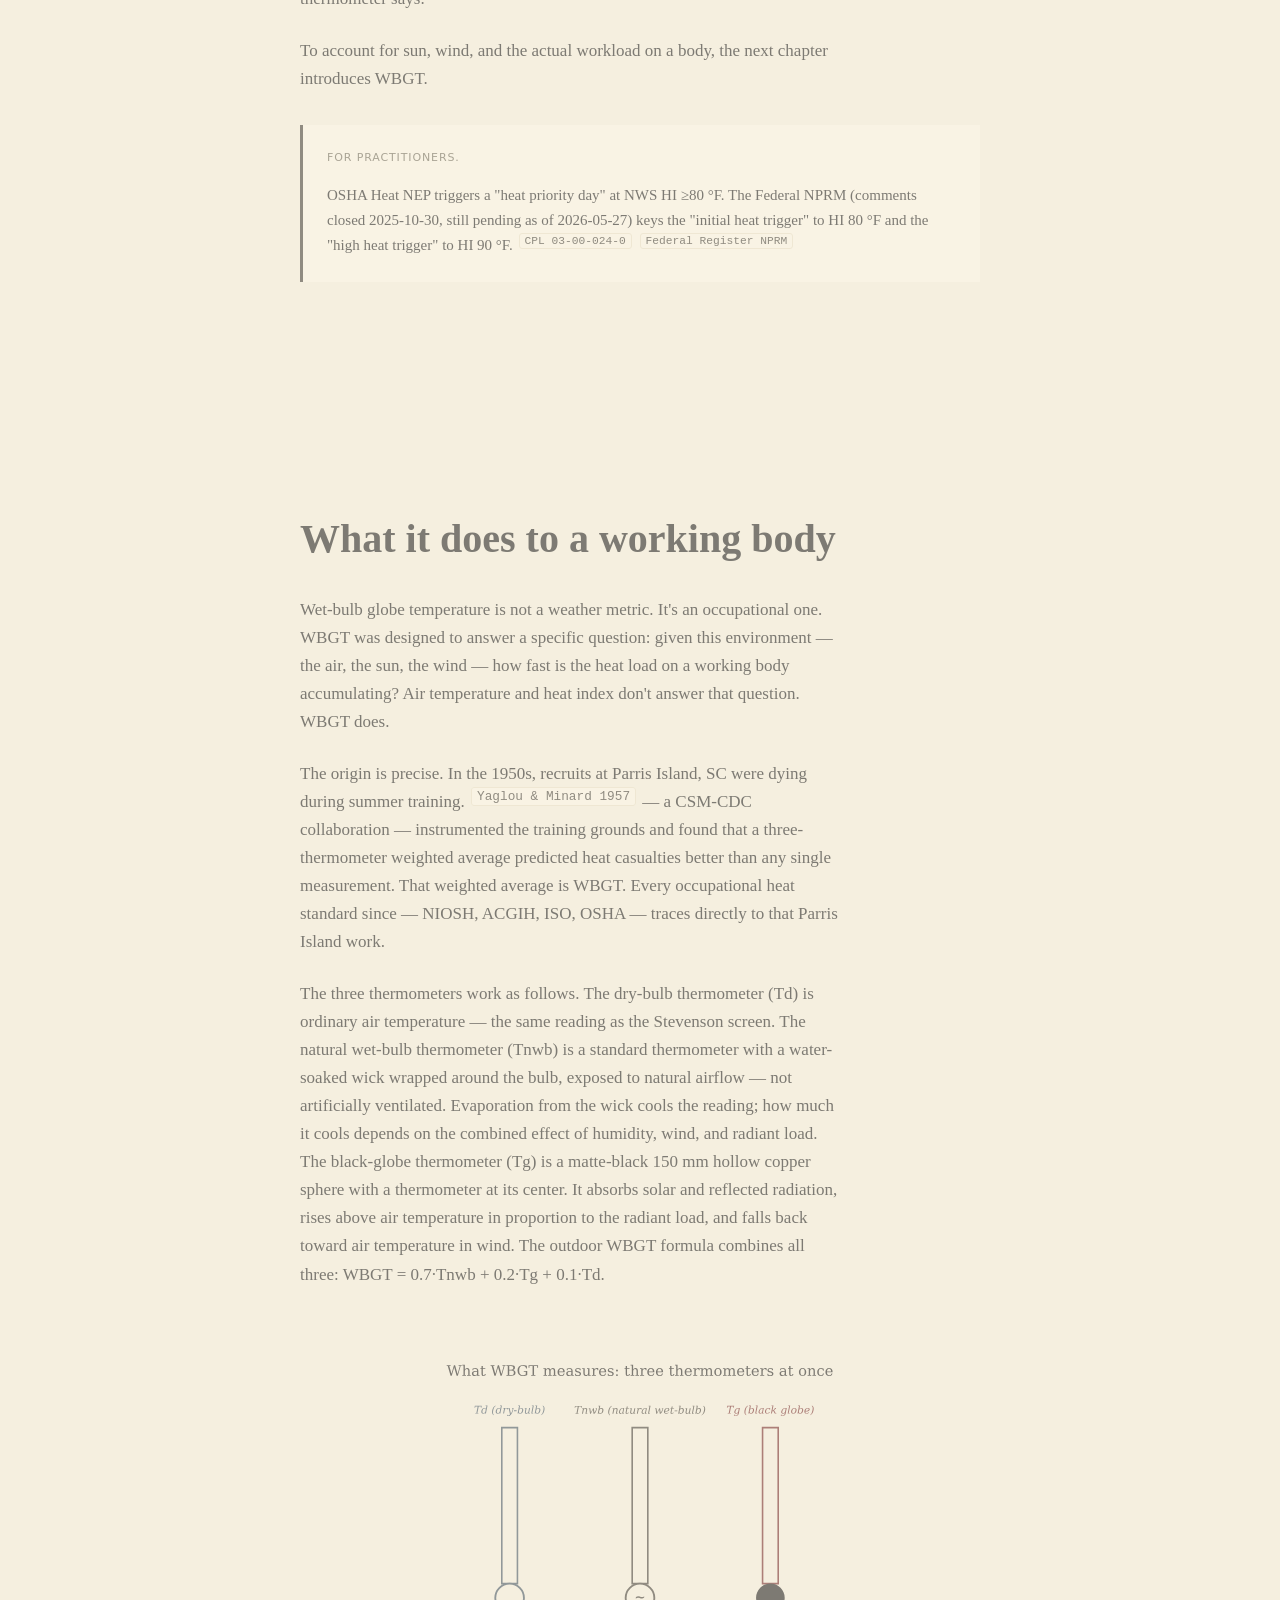
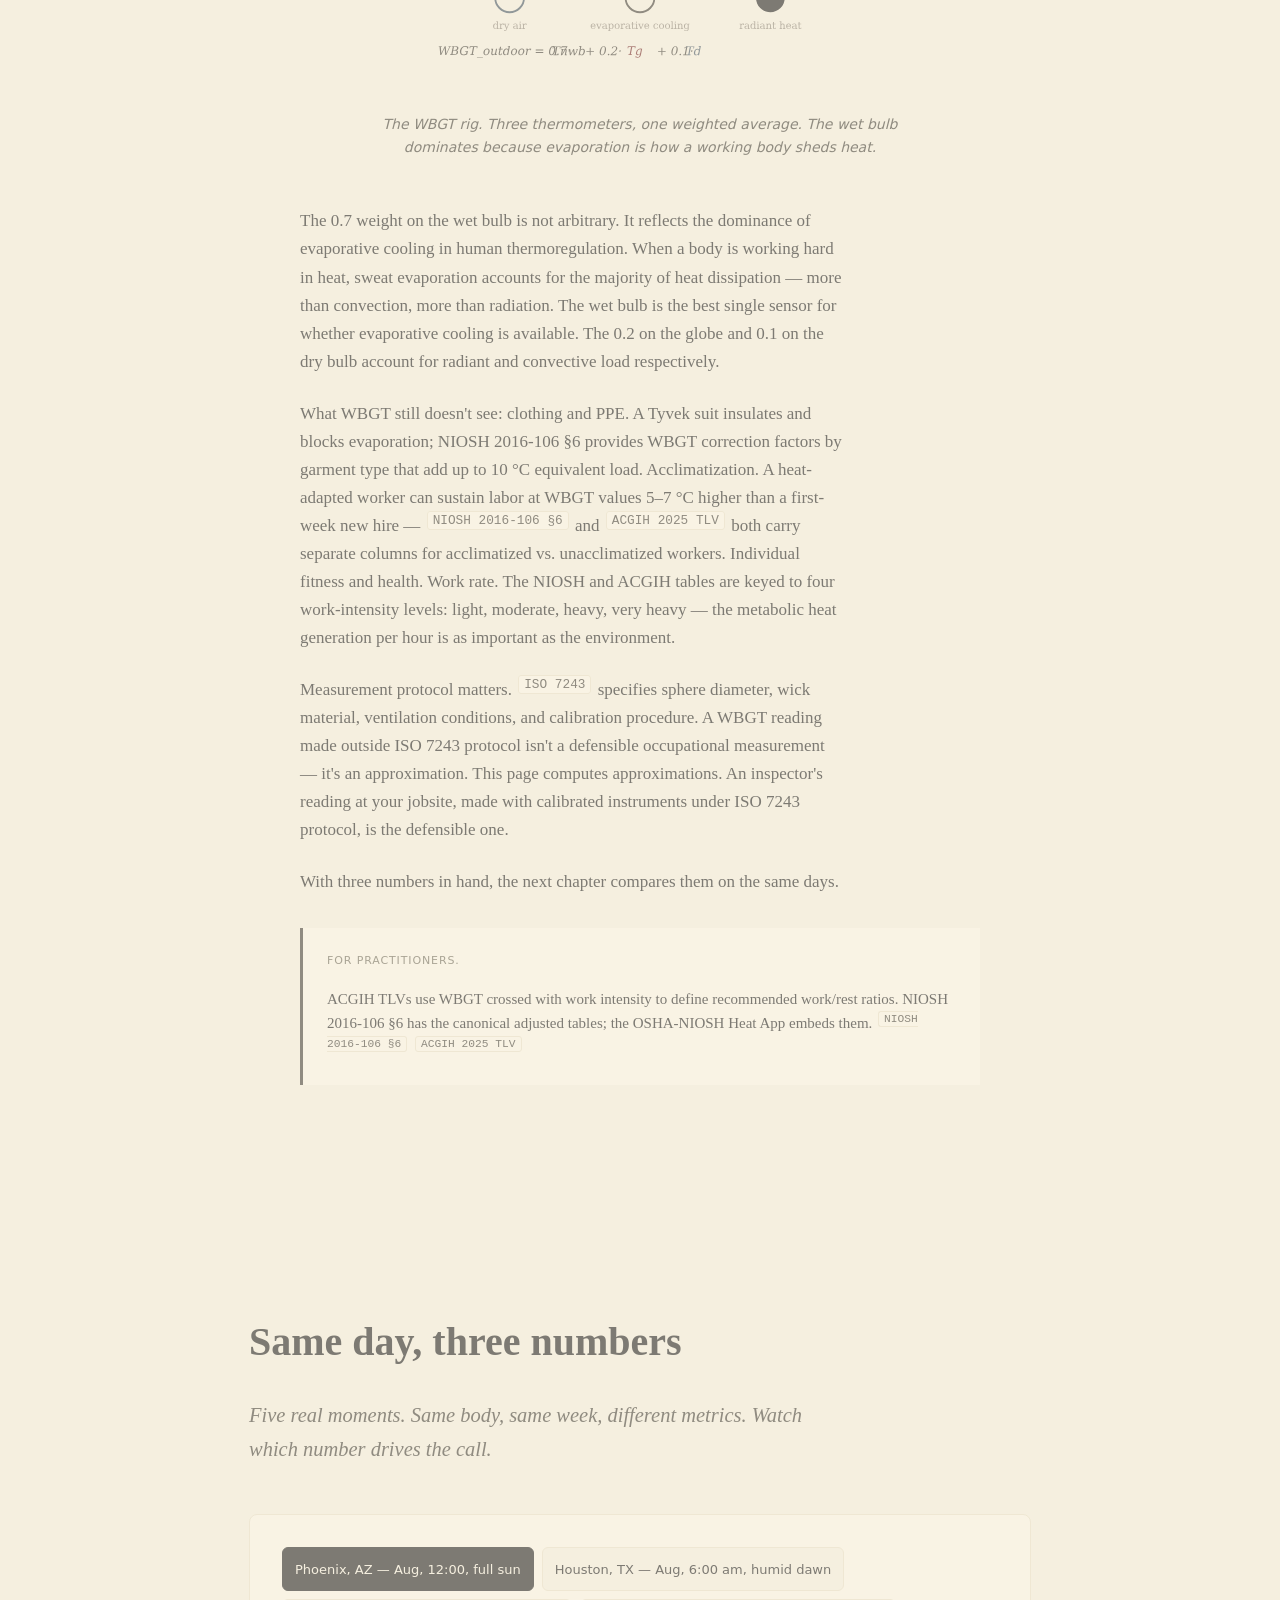
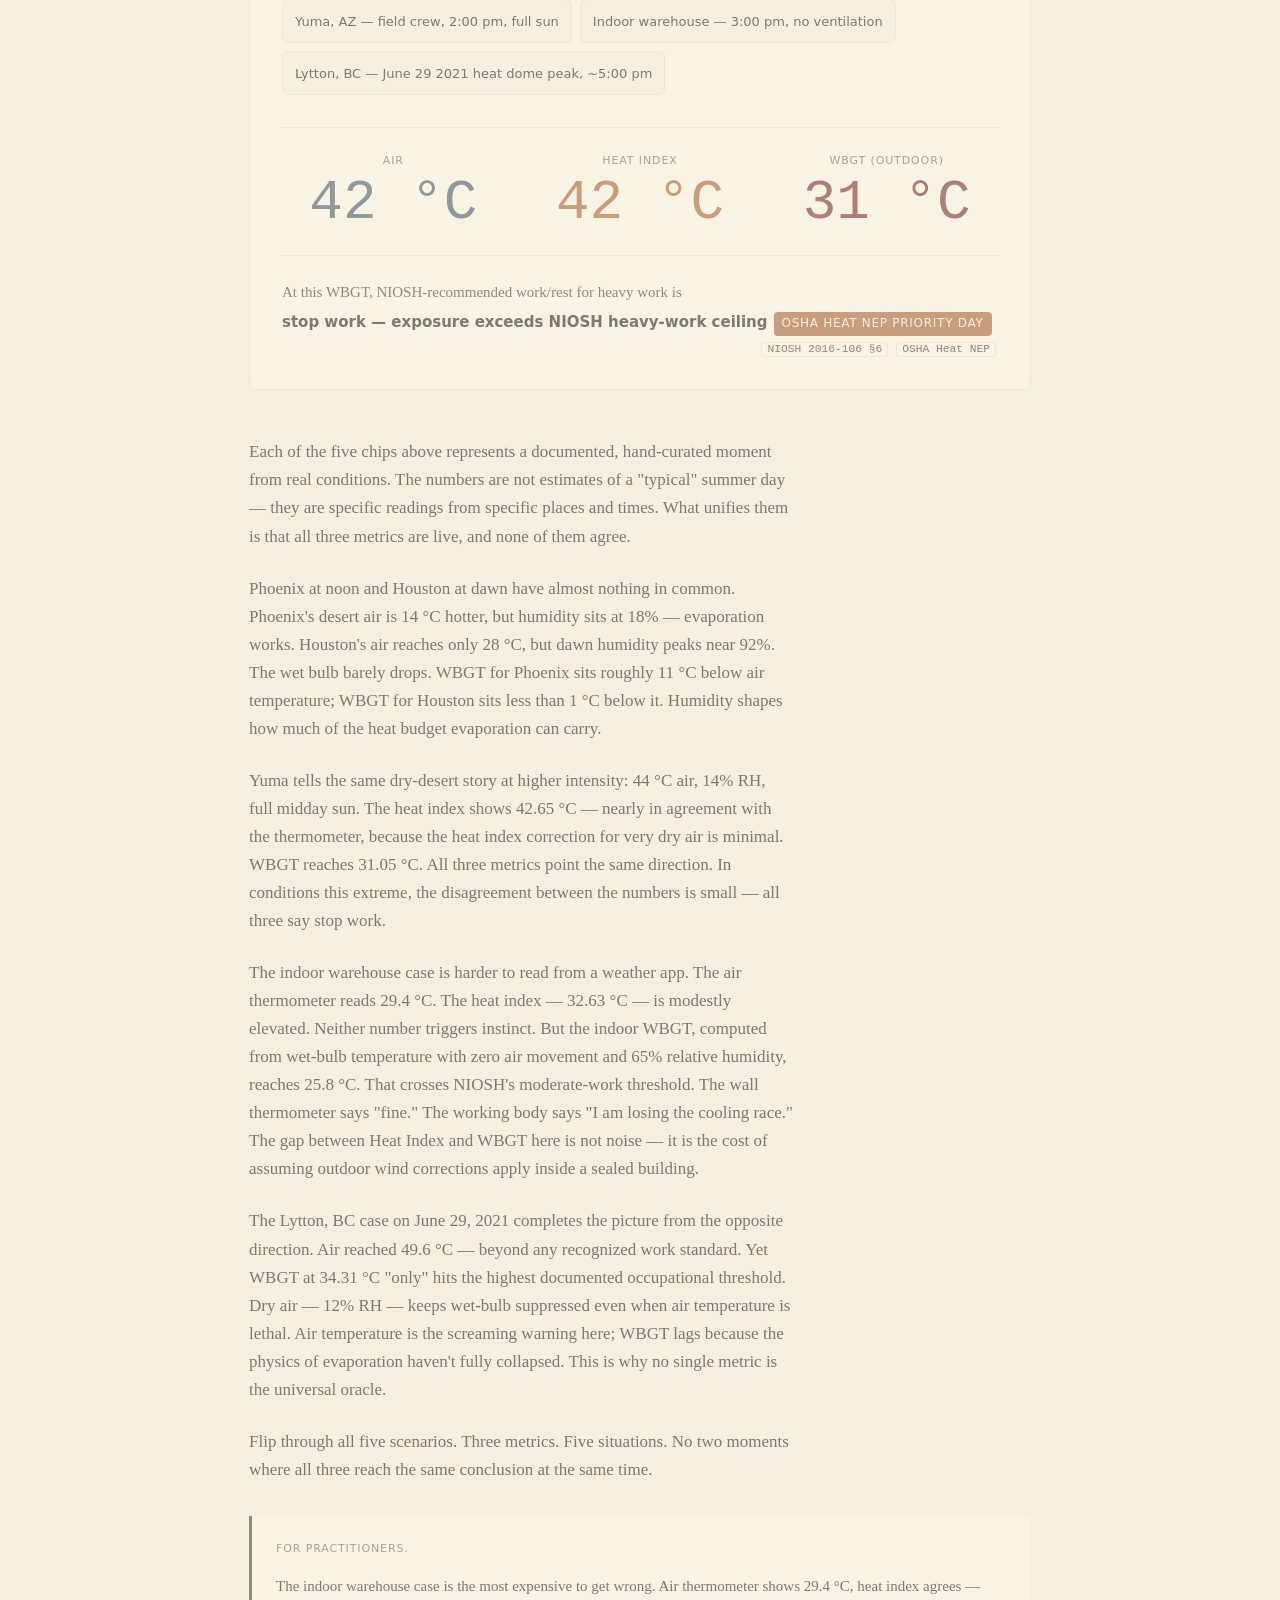
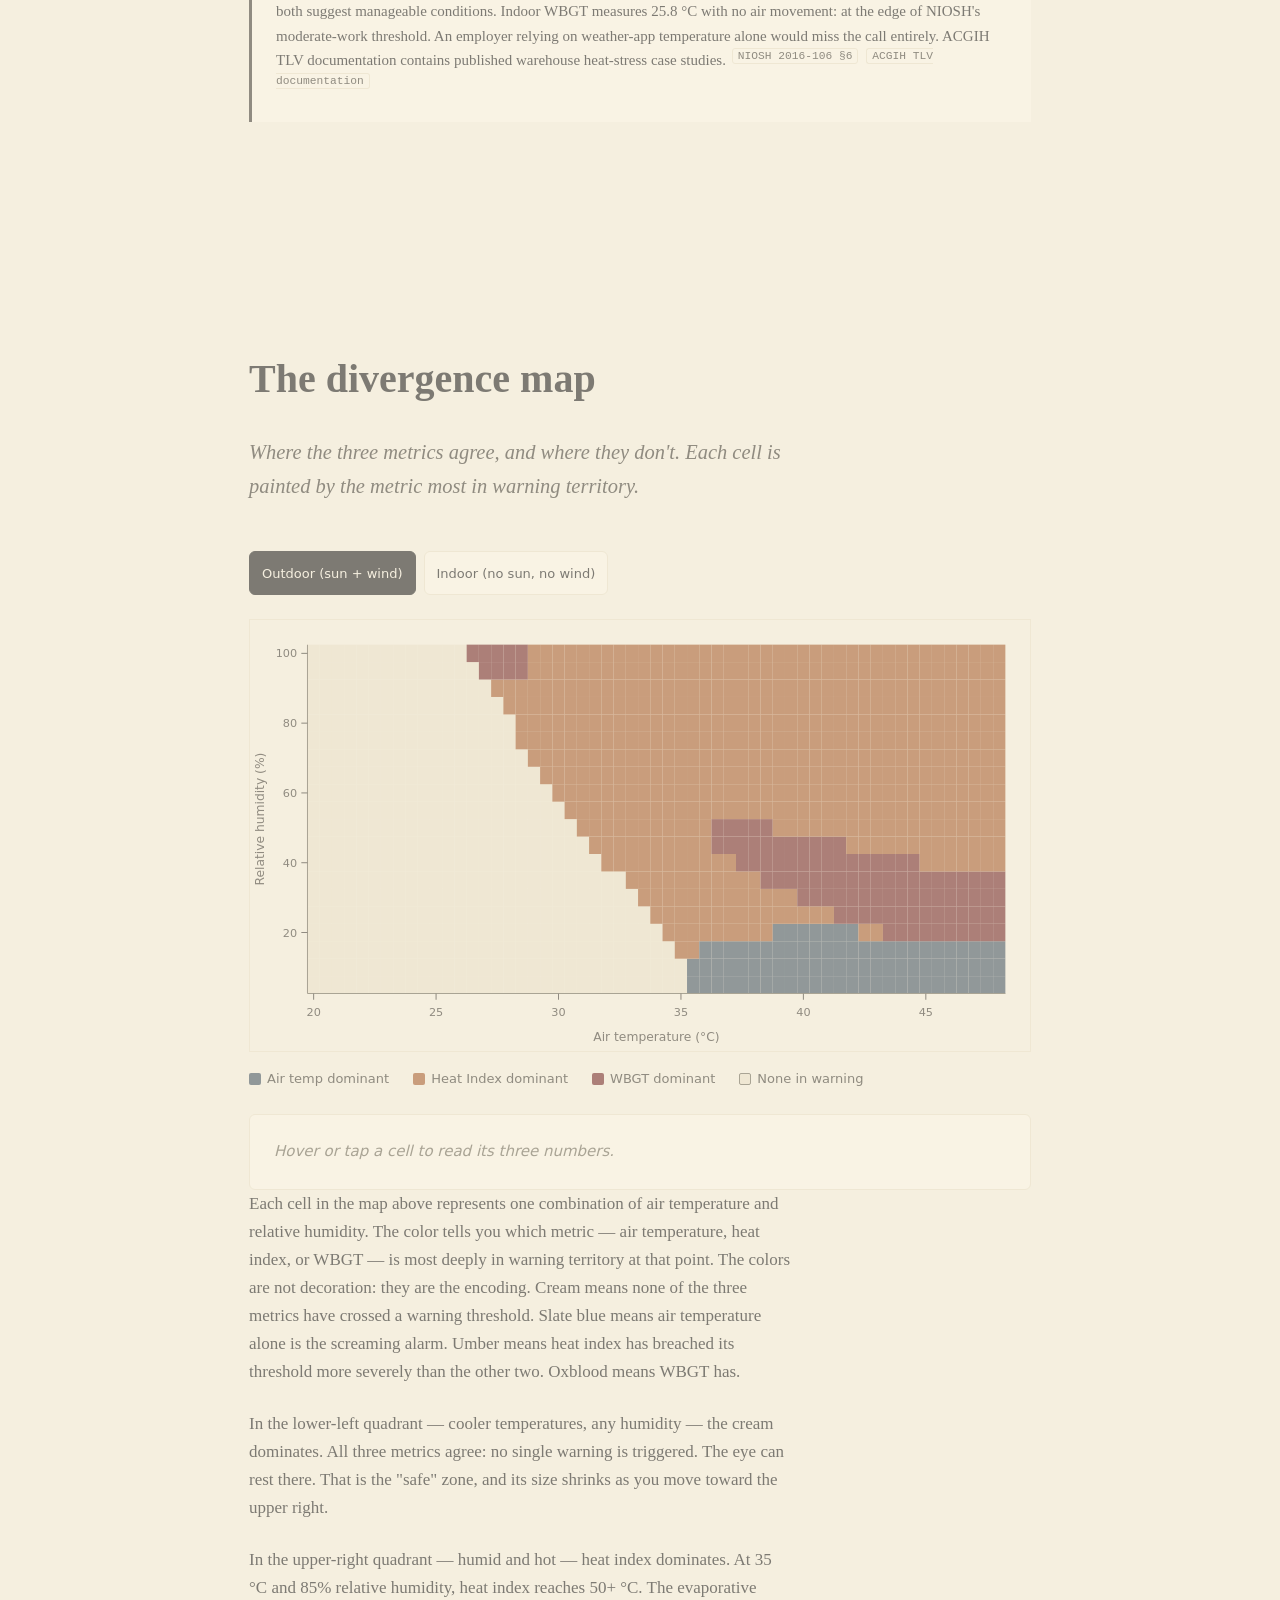
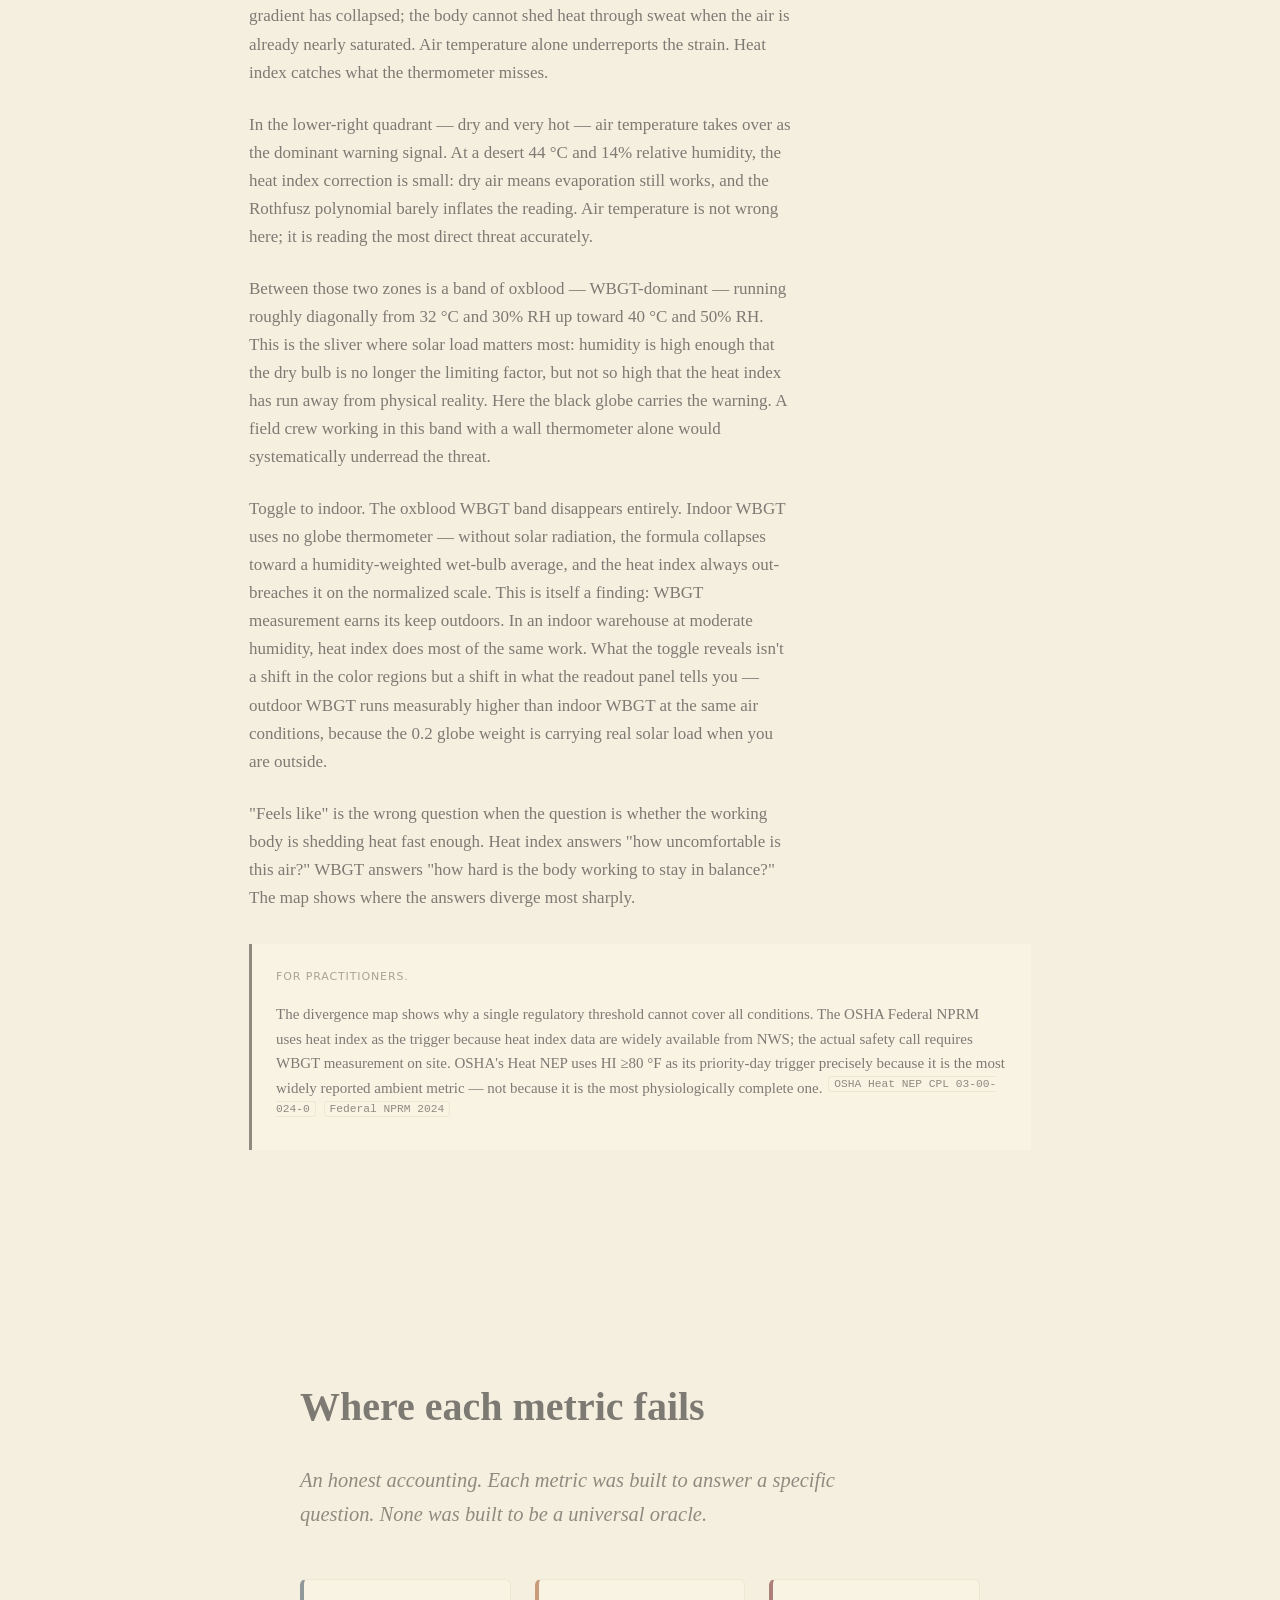
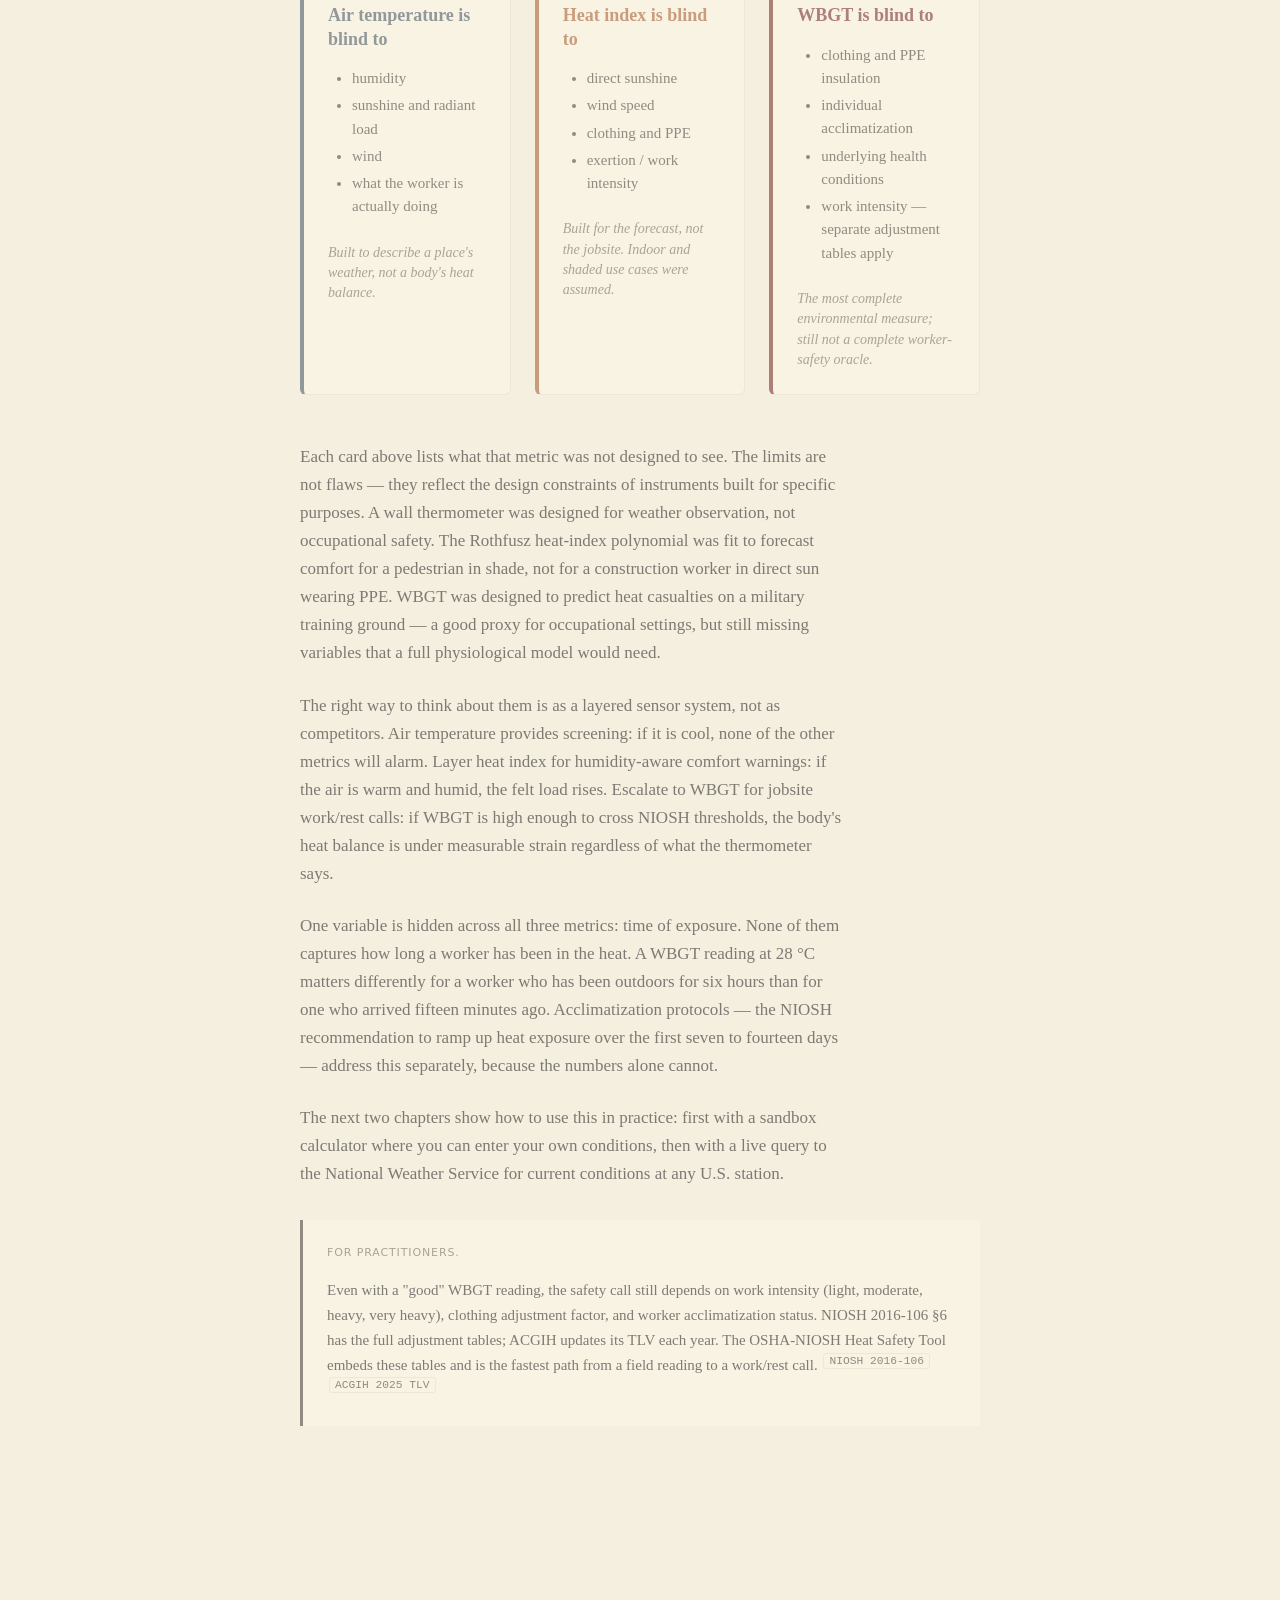
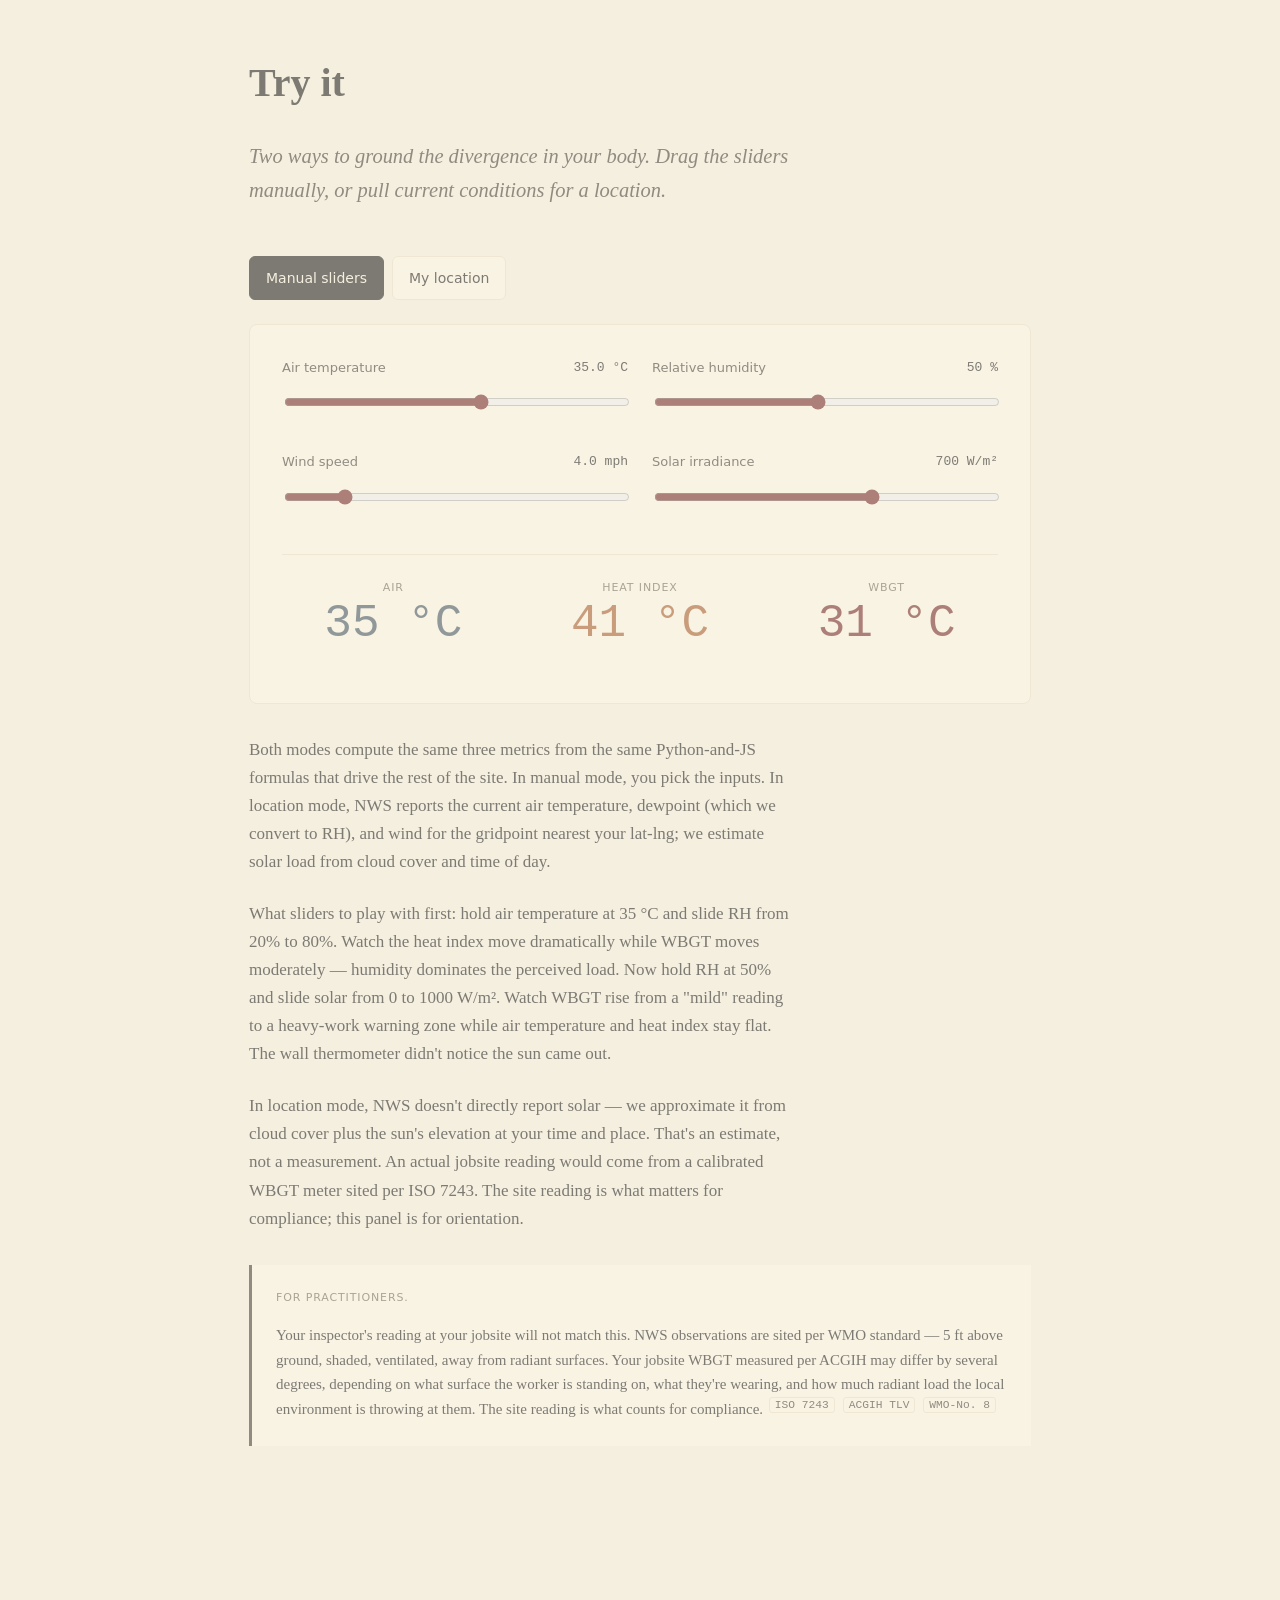
==== commit 8d21eb68: "a11y(6.2): fix strip-label contrast + add skip-link Audit (notes/a11y/report-2026-05-27.json) found:" ====
--- a/index.html
+++ b/index.html
@@ -15,6 +15,8 @@
 </head>
 <body>
 
+  <a class="skip-link" href="#main">Skip to content</a>
+
   <!-- Persistent three-number strip (top of viewport) -->
   <header class="strip" role="banner" aria-label="Three-metric strip">
     <div class="strip__cell strip__cell--air"><span class="strip__label">Air</span><span class="strip__value" data-strip="air_temp_c">—</span></div>
@@ -22,7 +24,7 @@
     <div class="strip__cell strip__cell--wbgt"><span class="strip__label">WBGT</span><span class="strip__value" data-strip="wbgt_c">—</span></div>
   </header>
 
-  <main>
+  <main id="main">
 
     <!-- Ch 0 — Hero. All three numbers from the canonical opening. -->
     <section class="chapter chapter--hero" data-chapter="0" data-act="hero" data-metric="all"
@@ -250,10 +252,81 @@
 
     <!-- Ch 8 — Practitioner. All three live. -->
     <section class="chapter" data-chapter="8" data-act="application" data-metric="all"
-             data-readings='{"air_temp_c":42.2,"hi_c":41.83,"wbgt_c":30.88}'>
+             data-readings='{"air_temp_c":35,"hi_c":40.6,"wbgt_c":27.8}'>
       <div class="chapter__inner">
         <h2 class="chapter__title">How professionals use these</h2>
-        <p class="chapter__placeholder">Practitioner body + work/rest table land in Phase 5.</p>
+
+        <p>The previous chapters introduced three metrics and the divergence between them. This chapter is for the practitioners — the safety officers, compliance specialists, EHS managers, and field inspectors who have to convert these numbers into specific work/rest decisions on specific days.</p>
+
+        <p>The short version: the wall thermometer is the worst of the three for any decision that matters. Heat index is what triggers heat-priority days under the OSHA Heat NEP — not because it's the most physiologically complete metric, but because it's the most widely reported one. WBGT is what supports specific work/rest orders on specific jobsites — and a citation defense without WBGT measurements is structurally weaker than one with.</p>
+
+        <p>The table below is the NIOSH 2016-106 §6 recommended work/rest schedule for an acclimatized worker. It's read by crossing WBGT (left column) with work intensity (top row); the cell value is the maximum minutes of work per hour at that combination. Above 32.2 °C WBGT, NIOSH recommends stopping work entirely.</p>
+
+        <figure class="chapter-figure">
+          <img src="/data/diagrams/work-rest-table.svg" alt="NIOSH work-rest table: WBGT bands from under 25 °C to over 32.2 °C crossed with work intensity (light, moderate, heavy, very heavy) giving recommended minutes of work per hour; the ceiling row is shaded in dark oxblood indicating stop-work" />
+          <figcaption>NIOSH 2016-106 §6 work-rest table. Acclimatized worker, REL line.</figcaption>
+        </figure>
+
+        <p>How this plays in practice. An OSHA inspector arriving at a jobsite with a calibrated WBGT meter and a documented work-intensity classification can write a citation that references this table directly. The same inspector with only an air thermometer cannot — there is no NIOSH or ACGIH work/rest table keyed to air temperature. Heat index is the trigger for a heat-priority day, but it is not the tool for specific work/rest orders; that is WBGT's job. <cite data-source="niosh-2016-106">NIOSH 2016-106 §6</cite> The federal NPRM, when finalized, will likely require employers to use Heat Index for the initial trigger and to maintain WBGT-equivalent measurement capability for the high-heat trigger. <cite data-source="fed-nprm-2024">Federal NPRM 2024</cite></p>
+
+        <p>For unacclimatized workers — new hires, returning workers after a 7+ day absence — these thresholds shift downward by 2.5–3 °C WBGT. The ACGIH TLV documentation has the adjustment tables; NIOSH §5 has the canonical acclimatization protocols. The first 14 days of new heat exposure carry the highest risk; NIOSH recommends a staged ramp where workers build from 20% of expected heat load to 100% over five days. Most heat fatalities in published OSHA case files occurred within the first three days on the job — before any physiological adaptation can take hold. <cite data-source="acgih-tlv">ACGIH 2025 TLV</cite></p>
+
+        <aside class="side-dispatch">
+          This is where I work on this. <a href="https://github.com/HeatCompass/heatcompass">HeatCompass</a> is a B2B tool that does WBGT computation, exposure tracking, and the citation-trail documentation for the work/rest decisions described above.
+        </aside>
+
+        <p>The lab ends here. The next stop, if you want to follow how this site was built and what trade-offs ran through it, is the colophon below.</p>
+      </div>
+    </section>
+
+    <!-- Colophon — references, disclaimers, source manifest -->
+    <section class="colophon" id="colophon" aria-labelledby="colophon-heading">
+      <div class="colophon__inner">
+        <h2 class="colophon__heading" id="colophon-heading">Colophon</h2>
+
+        <div class="colophon__disclaimer">
+          <p><strong>This is a lab, not advice.</strong> The formulas here approximate published research within documented tolerances; they are not substitutes for an inspector's calibrated reading at a real jobsite, and they are not medical advice. If you are experiencing heat illness, call a doctor.</p>
+        </div>
+
+        <div class="colophon__col">
+          <h3 class="colophon__subheading">Sources cited in this lab</h3>
+          <ul class="colophon__refs">
+            <li><a href="https://en.wikipedia.org/wiki/Stevenson_screen">Stevenson, T. (1864)</a> — origin of the louvered weather-screen siting standard</li>
+            <li><a href="https://community.wmo.int/en/activity-areas/imop/cimo-guide">WMO-No. 8 (CIMO Guide)</a> — global standard for meteorological instrument siting</li>
+            <li><a href="https://journals.ametsoc.org/view/journals/apme/18/7/1520-0450_1979_018_0861_taospi_2_0_co_2.xml">Steadman, R. G. (1979)</a> — apparent-temperature model, foundation of NWS Heat Index</li>
+            <li><a href="https://www.weather.gov/media/ffc/ta_htindx.PDF">Rothfusz, L. P. (1990) NWS Tech Memo SR-90</a> — operational Heat Index polynomial</li>
+            <li><a href="https://pubmed.ncbi.nlm.nih.gov/13457450/">Yaglou &amp; Minard (1957)</a> — Parris Island study, origin of WBGT</li>
+            <li><a href="https://www.cdc.gov/niosh/docs/2016-106/">NIOSH 2016-106 §6</a> — work/rest tables for occupational heat exposure</li>
+            <li><a href="https://www.acgih.org/science/tlv-bei-guidelines/">ACGIH TLV (2025)</a> — Heat Stress and Heat Strain threshold limit values</li>
+            <li><a href="https://www.iso.org/standard/67188.html">ISO 7243:2017</a> — international standard for WBGT measurement</li>
+            <li><a href="https://www.osha.gov/enforcement/directives/cpl-03-00-024-0">OSHA CPL 03-00-024-0</a> — Heat National Emphasis Program, renewed 2026-04-10</li>
+            <li><a href="https://www.federalregister.gov/documents/2024/08/30/2024-14824/heat-injury-and-illness-prevention-in-outdoor-and-indoor-work-settings">Federal NPRM 2024 (89 FR 70698)</a> — pending federal heat rule</li>
+          </ul>
+        </div>
+
+        <div class="colophon__col">
+          <h3 class="colophon__subheading">How this site was built</h3>
+          <p>
+            heat-metrics-lab is the Anthropic-tooling counterweight to its sibling
+            <a href="https://github.com/craigm26/heat-protein-lab">heat-protein-lab</a>
+            (which was built in Antigravity 2.0 with Google's Stitch + Science Skills).
+            This site was built entirely in Claude Code with the Anthropic skill/MCP ecosystem.
+            The full A/B comparison post lives on
+            <a href="https://craigmerry.com/">craigmerry.com</a> (forthcoming).
+            Source on <a href="https://github.com/craigm26/heat-metrics-lab">GitHub</a>;
+            MIT licensed; no analytics, no accounts, no third-party scripts at page load.
+          </p>
+          <p class="colophon__manifest">
+            <strong>Data manifest.</strong>
+            5 scenarios at <code>/data/scenarios/</code>,
+            outdoor + indoor divergence grids at <code>/data/divergence/</code>,
+            4 diagrams at <code>/data/diagrams/</code>,
+            10 citation references at <code>/data/references/</code>,
+            12 drift-gate reference cases at <code>/data/references/reference-cases.json</code>.
+            All generated at build time by Python scripts under <code>/scripts/</code>;
+            JS-vs-Python formulas validated at 0.5 °F drift gate in CI.
+          </p>
+        </div>
       </div>
     </section>
 
--- a/src/styles.css
+++ b/src/styles.css
@@ -10,7 +10,7 @@
   /* Ink */
   --ink: #1B1B1B;
   --ink-soft: #3D3A33;
-  --ink-faint: #8A8275;
+  --ink-faint: #6B6657;
   --rule: #221A15;
 
   /* Metric inks (the load-bearing semantic colors) */
@@ -120,6 +120,23 @@
   }
   .chapter { opacity: 1.0; transition: none; }
 }
+
+/* ---- Skip link (a11y; hidden until focused) ---- */
+
+.skip-link {
+  position: absolute;
+  top: -100px;
+  left: var(--space-2);
+  background: var(--ink);
+  color: var(--paper);
+  padding: var(--space-2) var(--space-3);
+  font-family: var(--font-ui);
+  font-size: var(--fs-caption);
+  text-decoration: none;
+  z-index: 200;
+  border-radius: 4px;
+}
+.skip-link:focus { top: var(--space-2); outline: 2px solid var(--wbgt); outline-offset: 2px; }
 
 /* ---- Three-number strip (persistent top-of-viewport) ---- */
 
@@ -822,3 +839,57 @@
   .live-nws__preset,
   .live-nws__submit { transition: none; }
 }
+
+/* ---- Colophon (closing footer at end of <main>) ---- */
+
+.colophon {
+  background: var(--paper);
+  border-top: 1px solid var(--paper-edge);
+  padding: var(--space-12) var(--space-3) var(--space-16) var(--space-3);
+  font-family: var(--font-body);
+  color: var(--ink-soft);
+}
+.colophon__inner {
+  max-width: 80ch;
+  margin: 0 auto;
+}
+.colophon__heading {
+  font-family: var(--font-display);
+  font-size: var(--fs-h2);
+  color: var(--ink);
+  margin: 0 0 var(--space-4) 0;
+}
+.colophon__subheading {
+  font-family: var(--font-ui);
+  font-size: 0.8125rem;
+  text-transform: uppercase;
+  letter-spacing: 0.08em;
+  color: var(--ink-faint);
+  margin: var(--space-6) 0 var(--space-3) 0;
+}
+.colophon__disclaimer {
+  background: var(--surface-card);
+  border-left: 3px solid var(--wbgt);
+  padding: var(--space-3);
+  margin: 0 0 var(--space-4) 0;
+}
+.colophon__disclaimer p { margin: 0; font-size: 0.9375rem; }
+.colophon__col { margin-bottom: var(--space-4); }
+.colophon__refs {
+  margin: 0;
+  padding-left: var(--space-3);
+  font-size: 0.9375rem;
+}
+.colophon__refs li { margin-bottom: 6px; }
+.colophon__refs a {
+  color: var(--accent-link);
+  text-decoration-thickness: 1px;
+}
+.colophon__manifest code {
+  font-family: var(--font-mono);
+  font-size: 0.875rem;
+  background: var(--surface-card);
+  padding: 1px 4px;
+  border-radius: 3px;
+  color: var(--ink);
+}
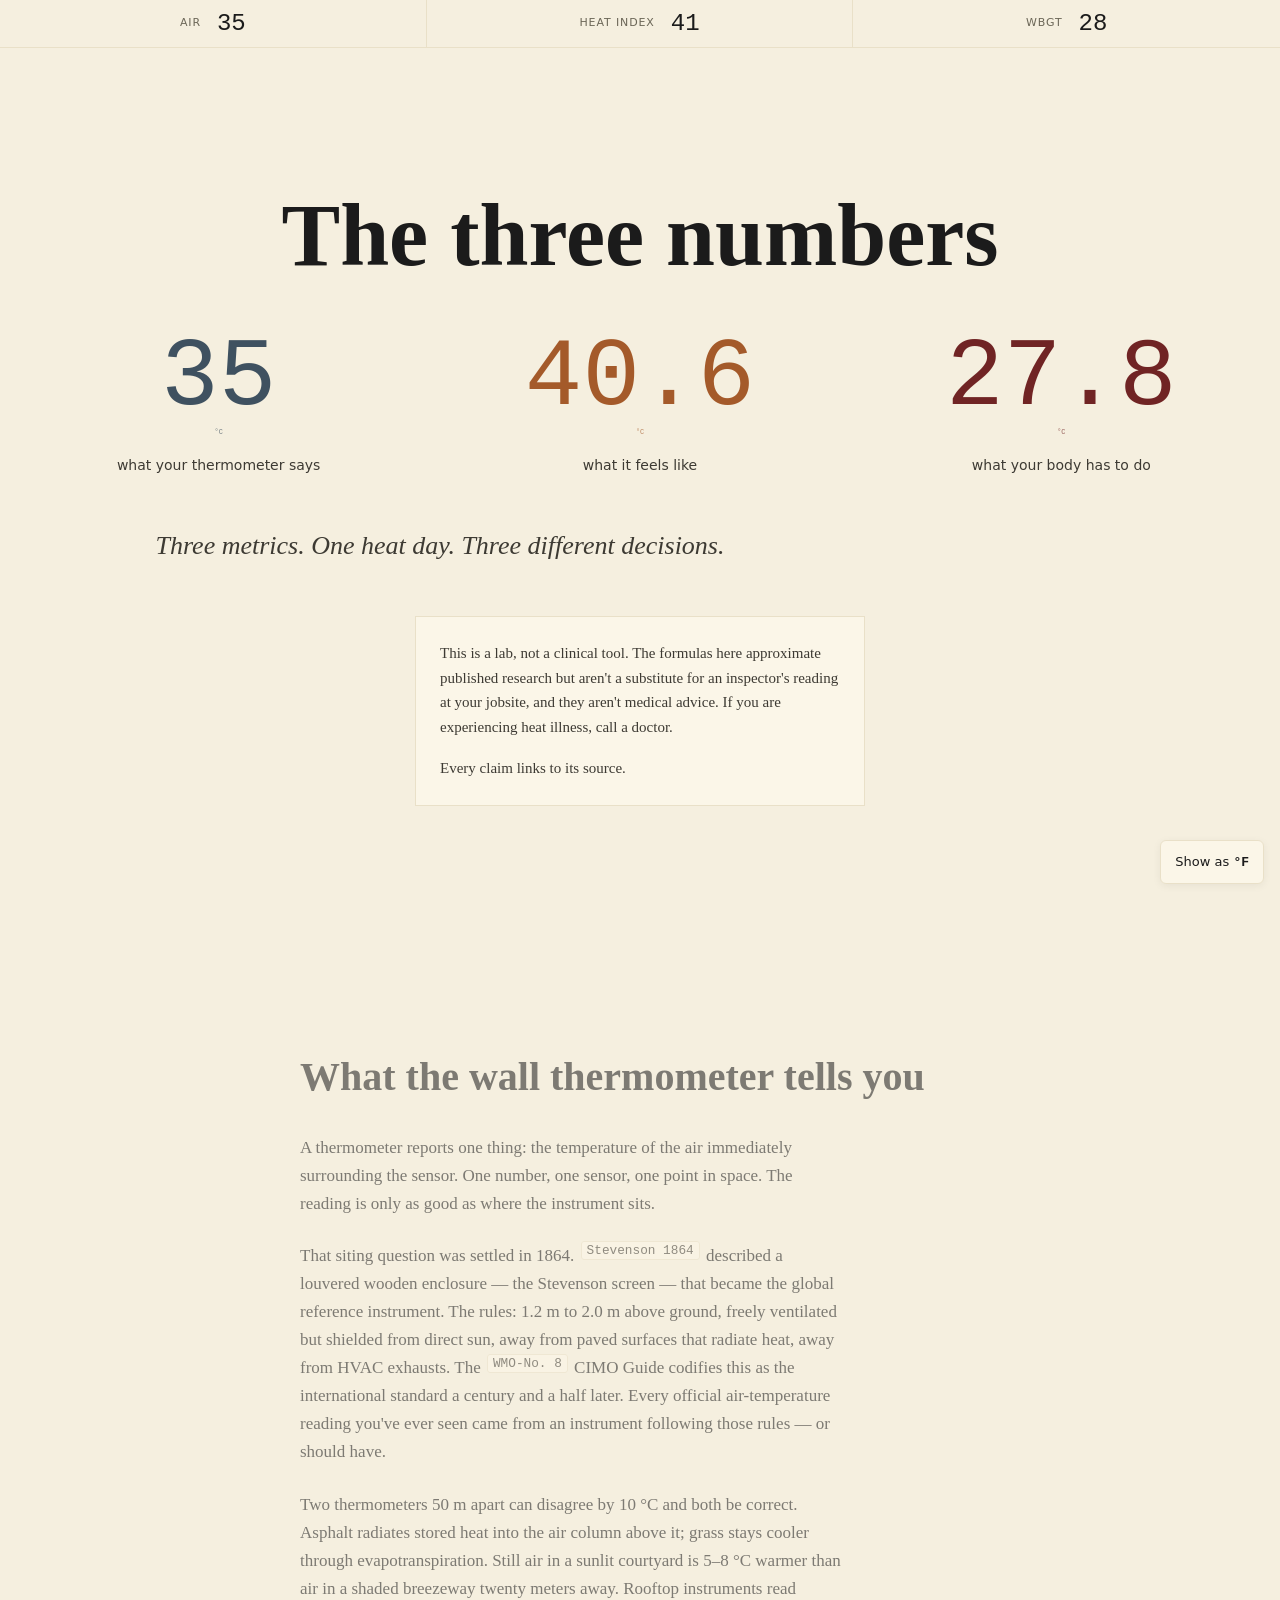
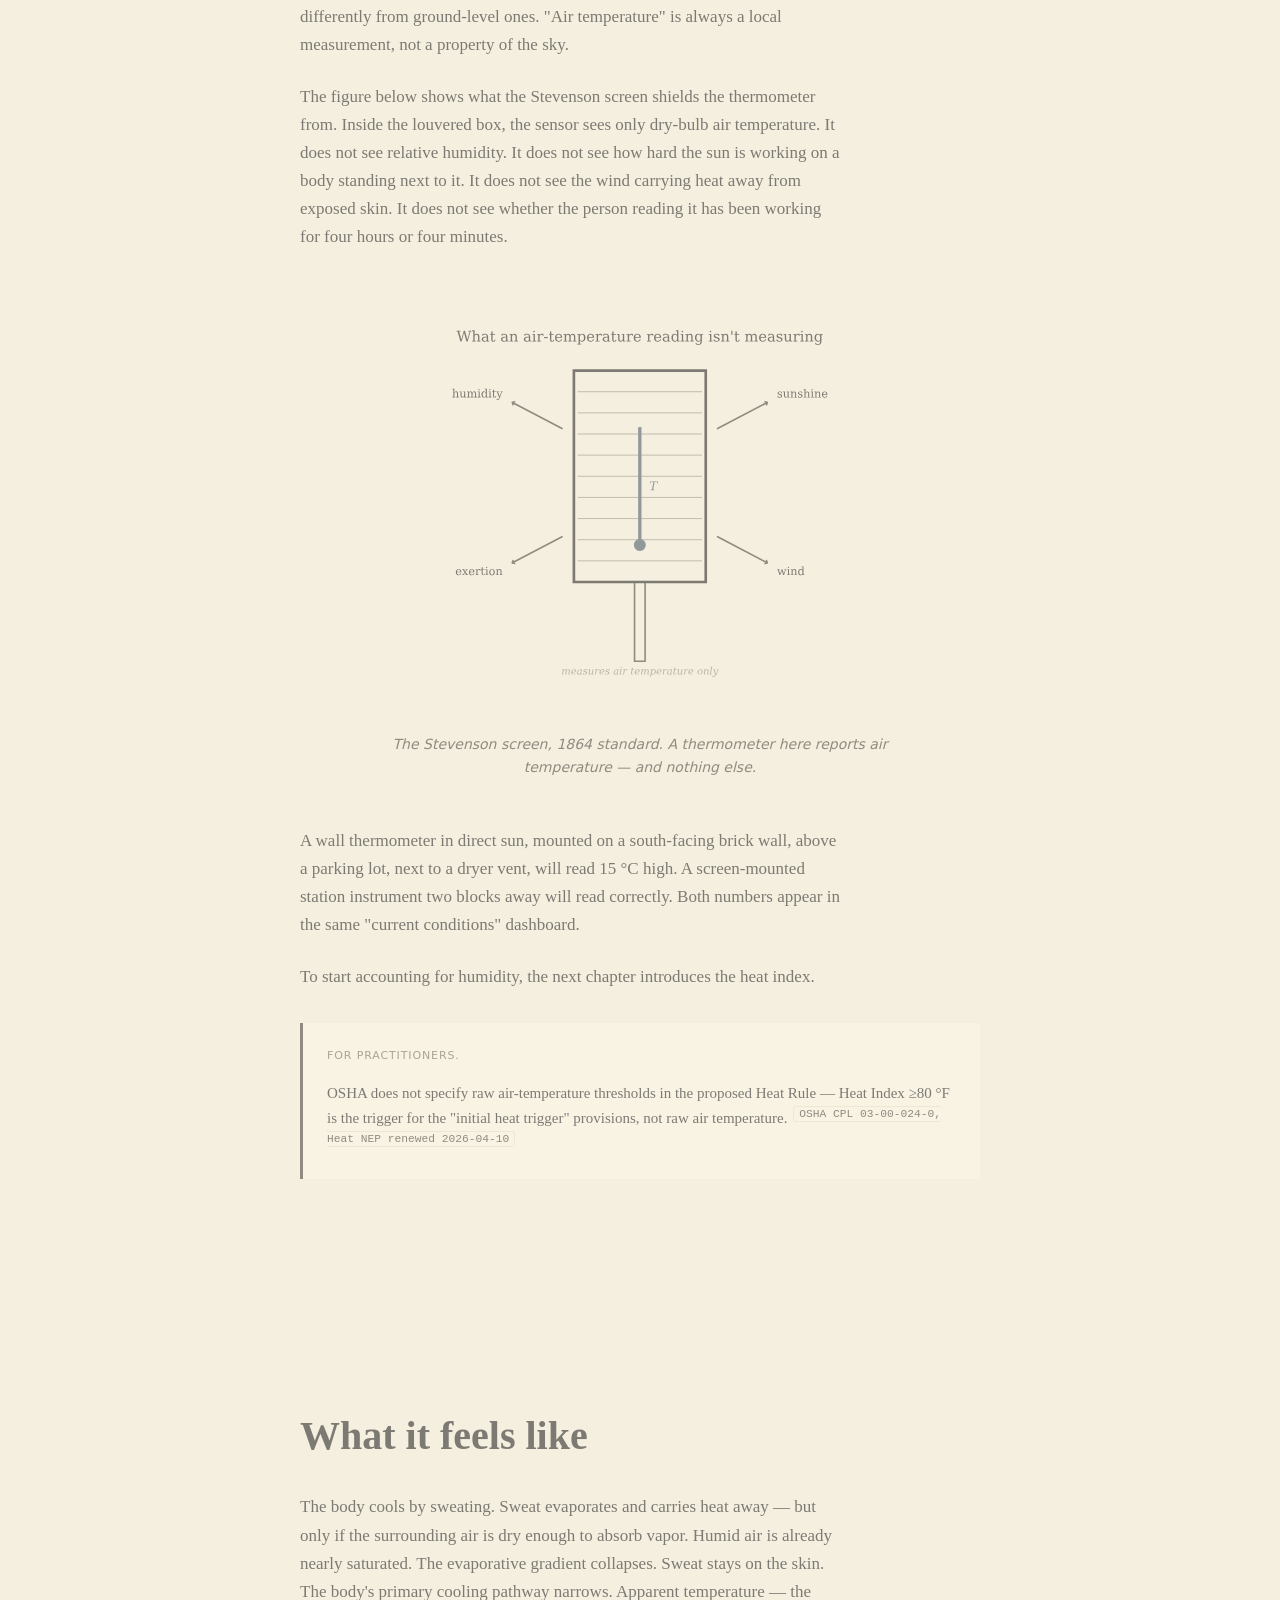
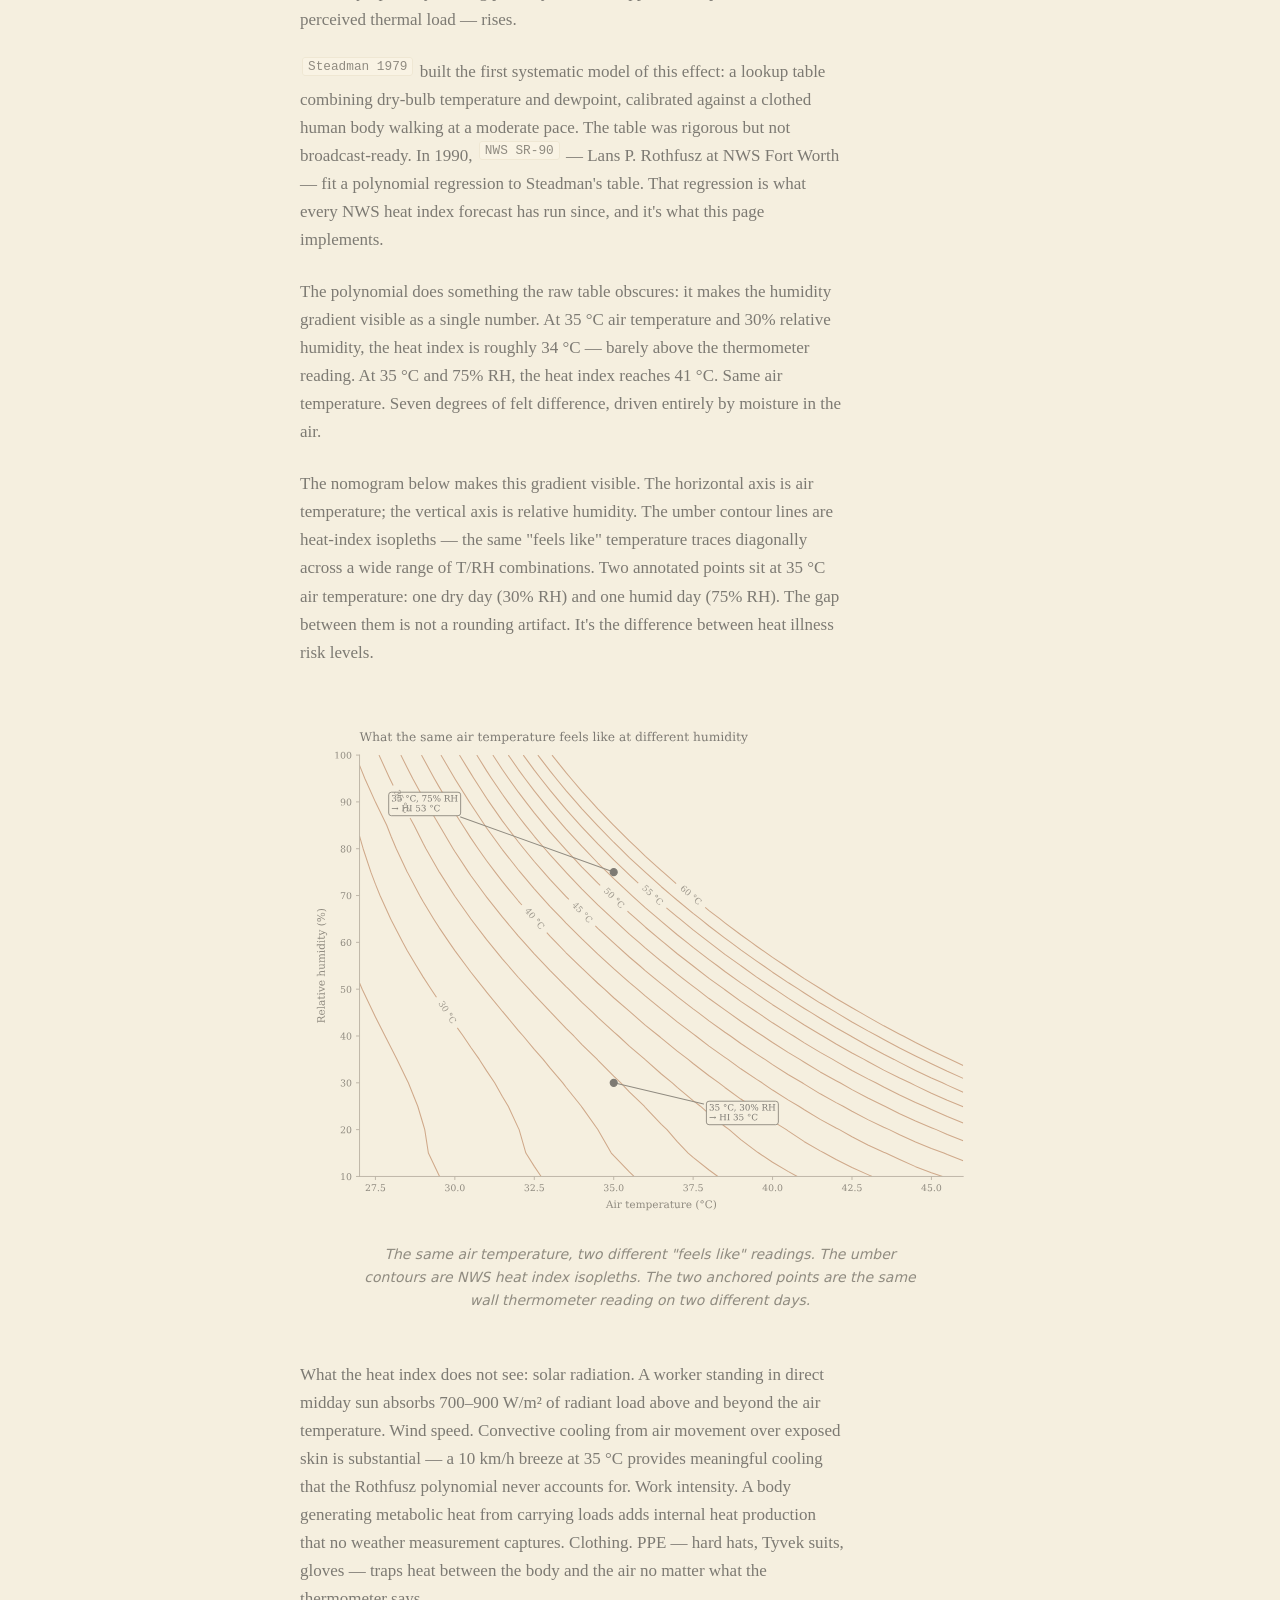
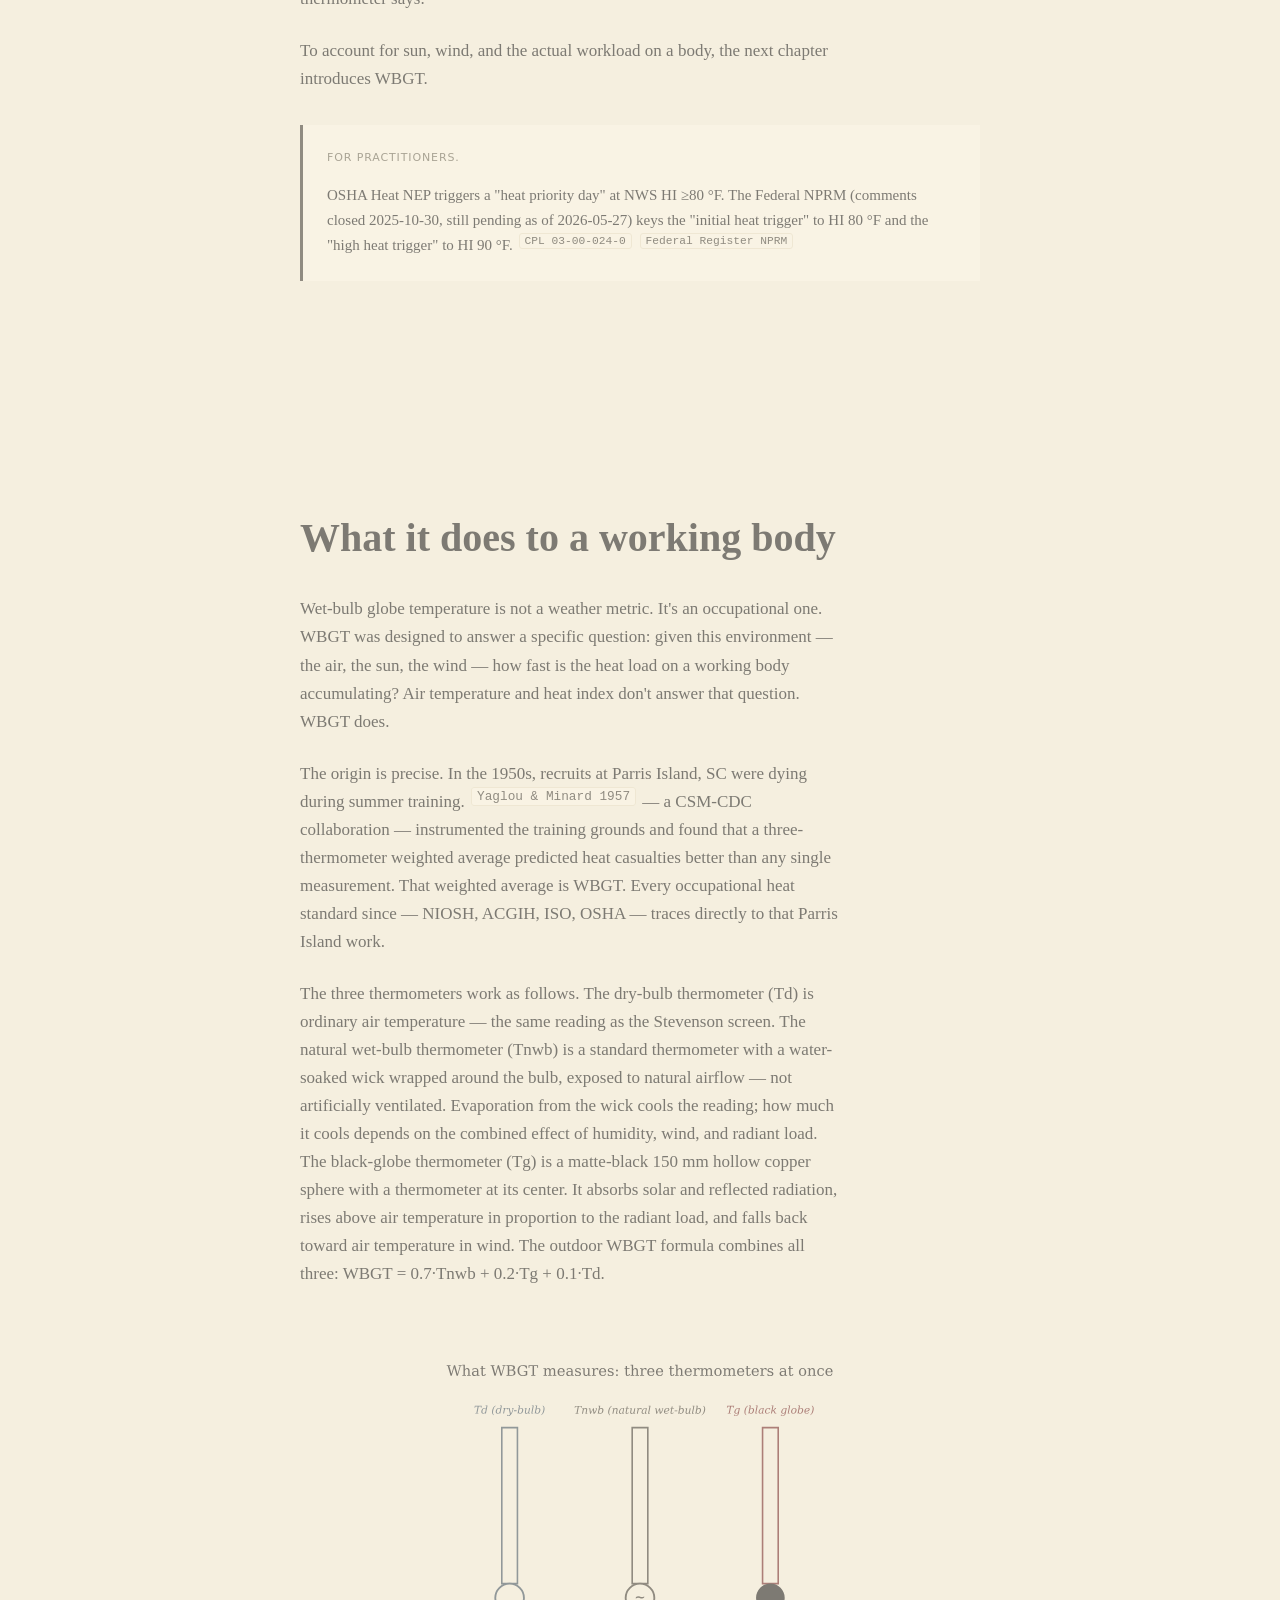
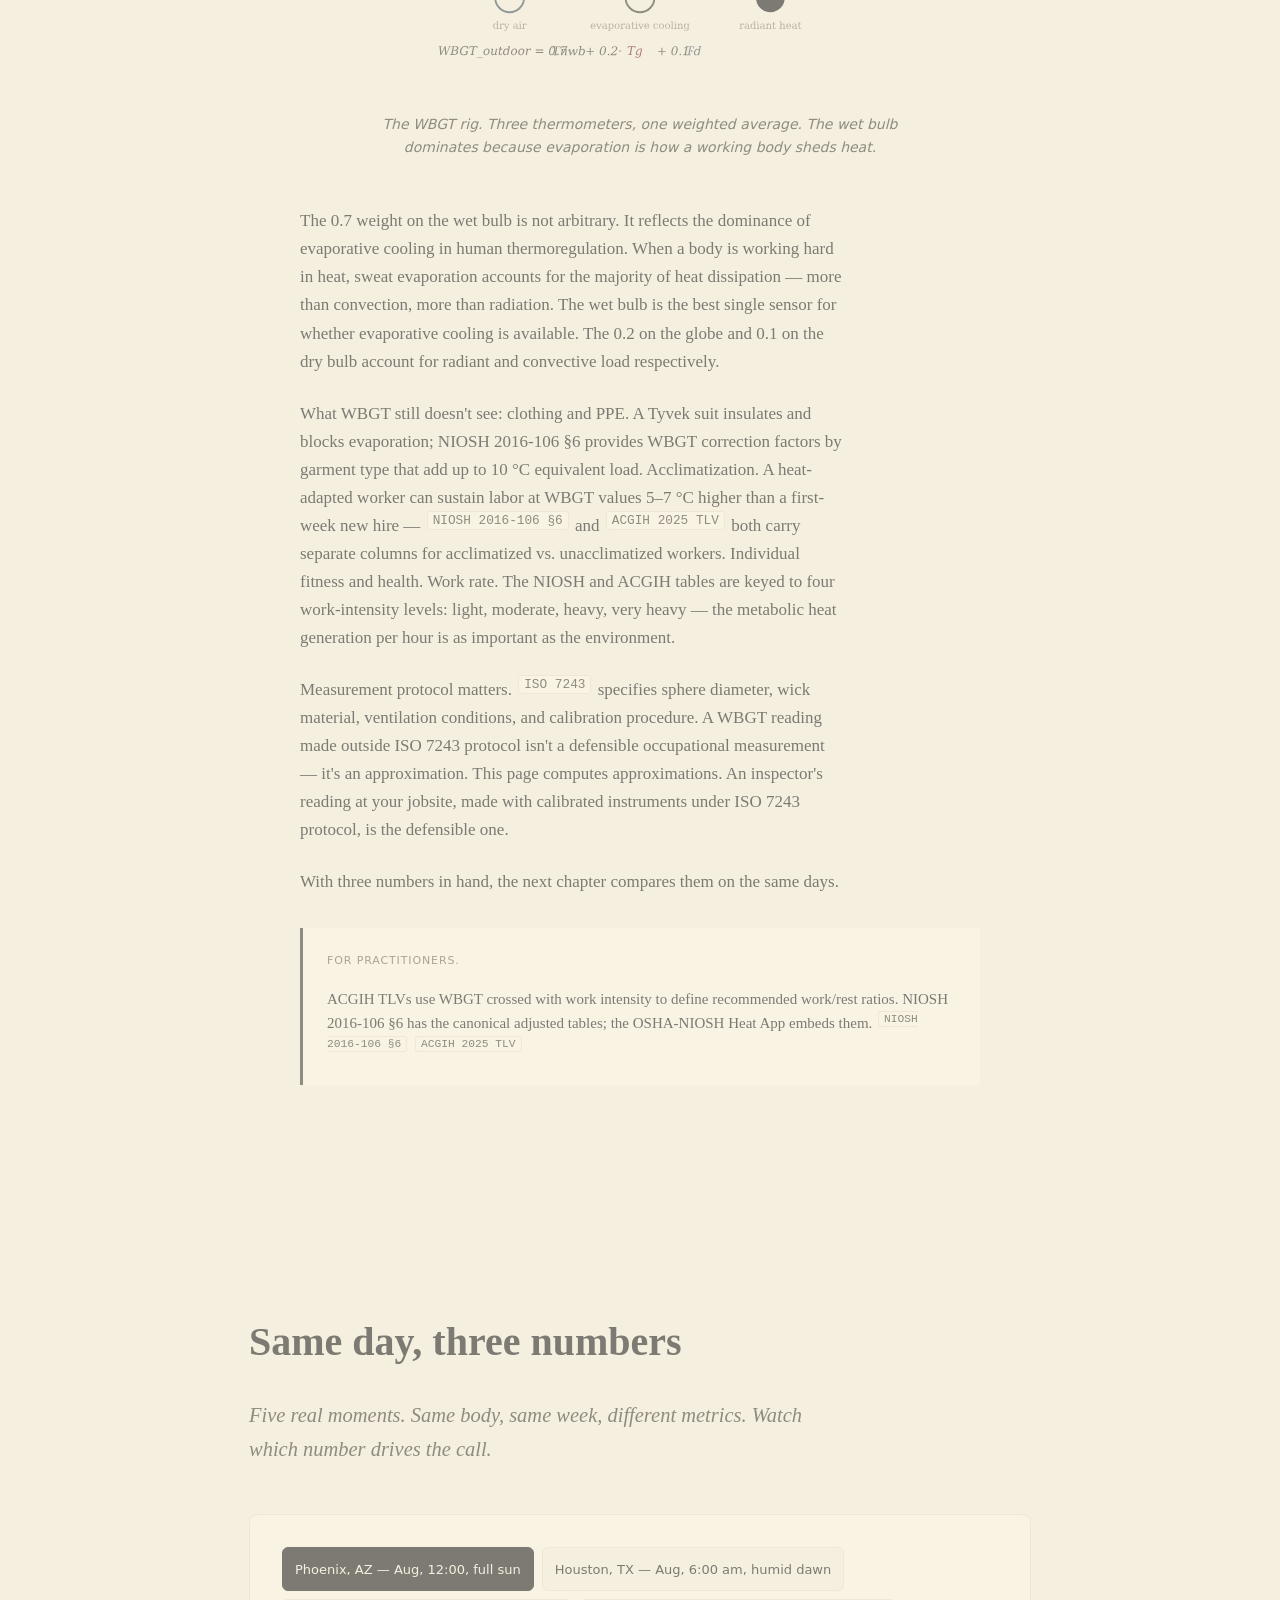
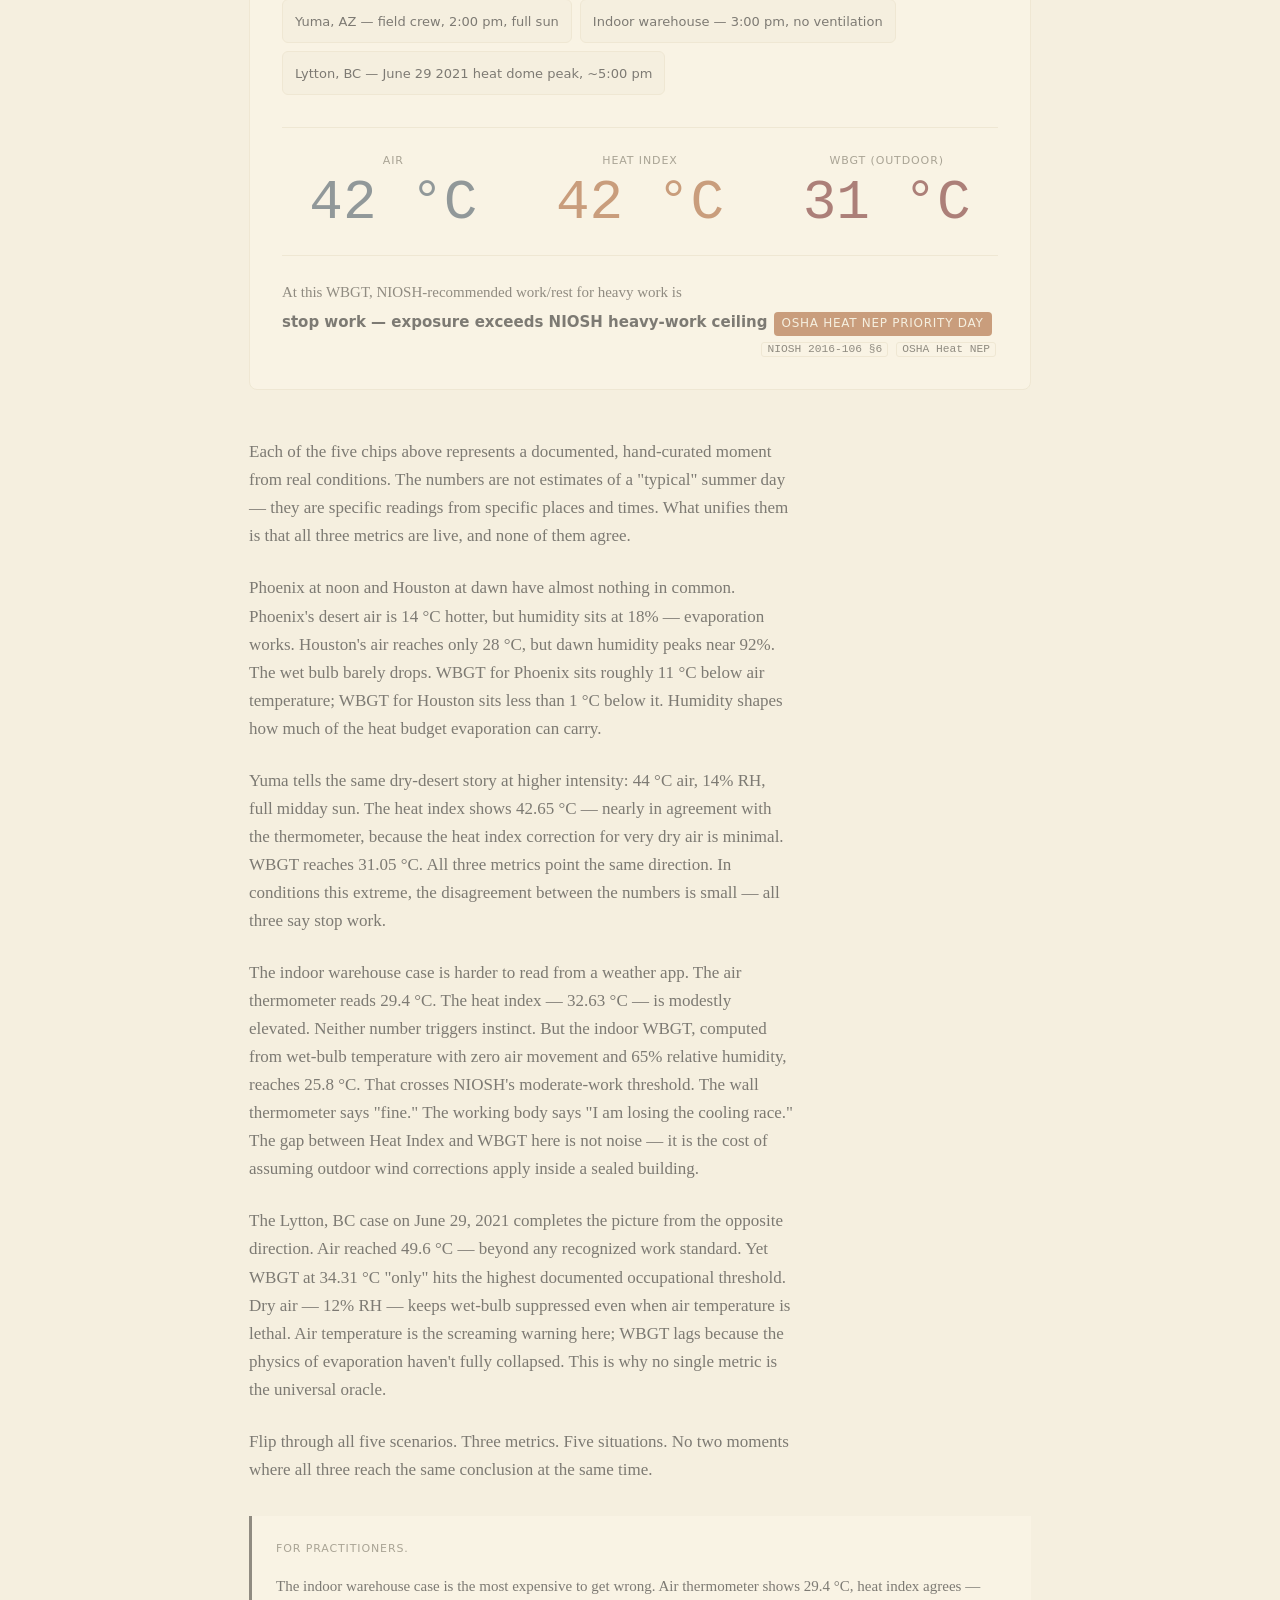
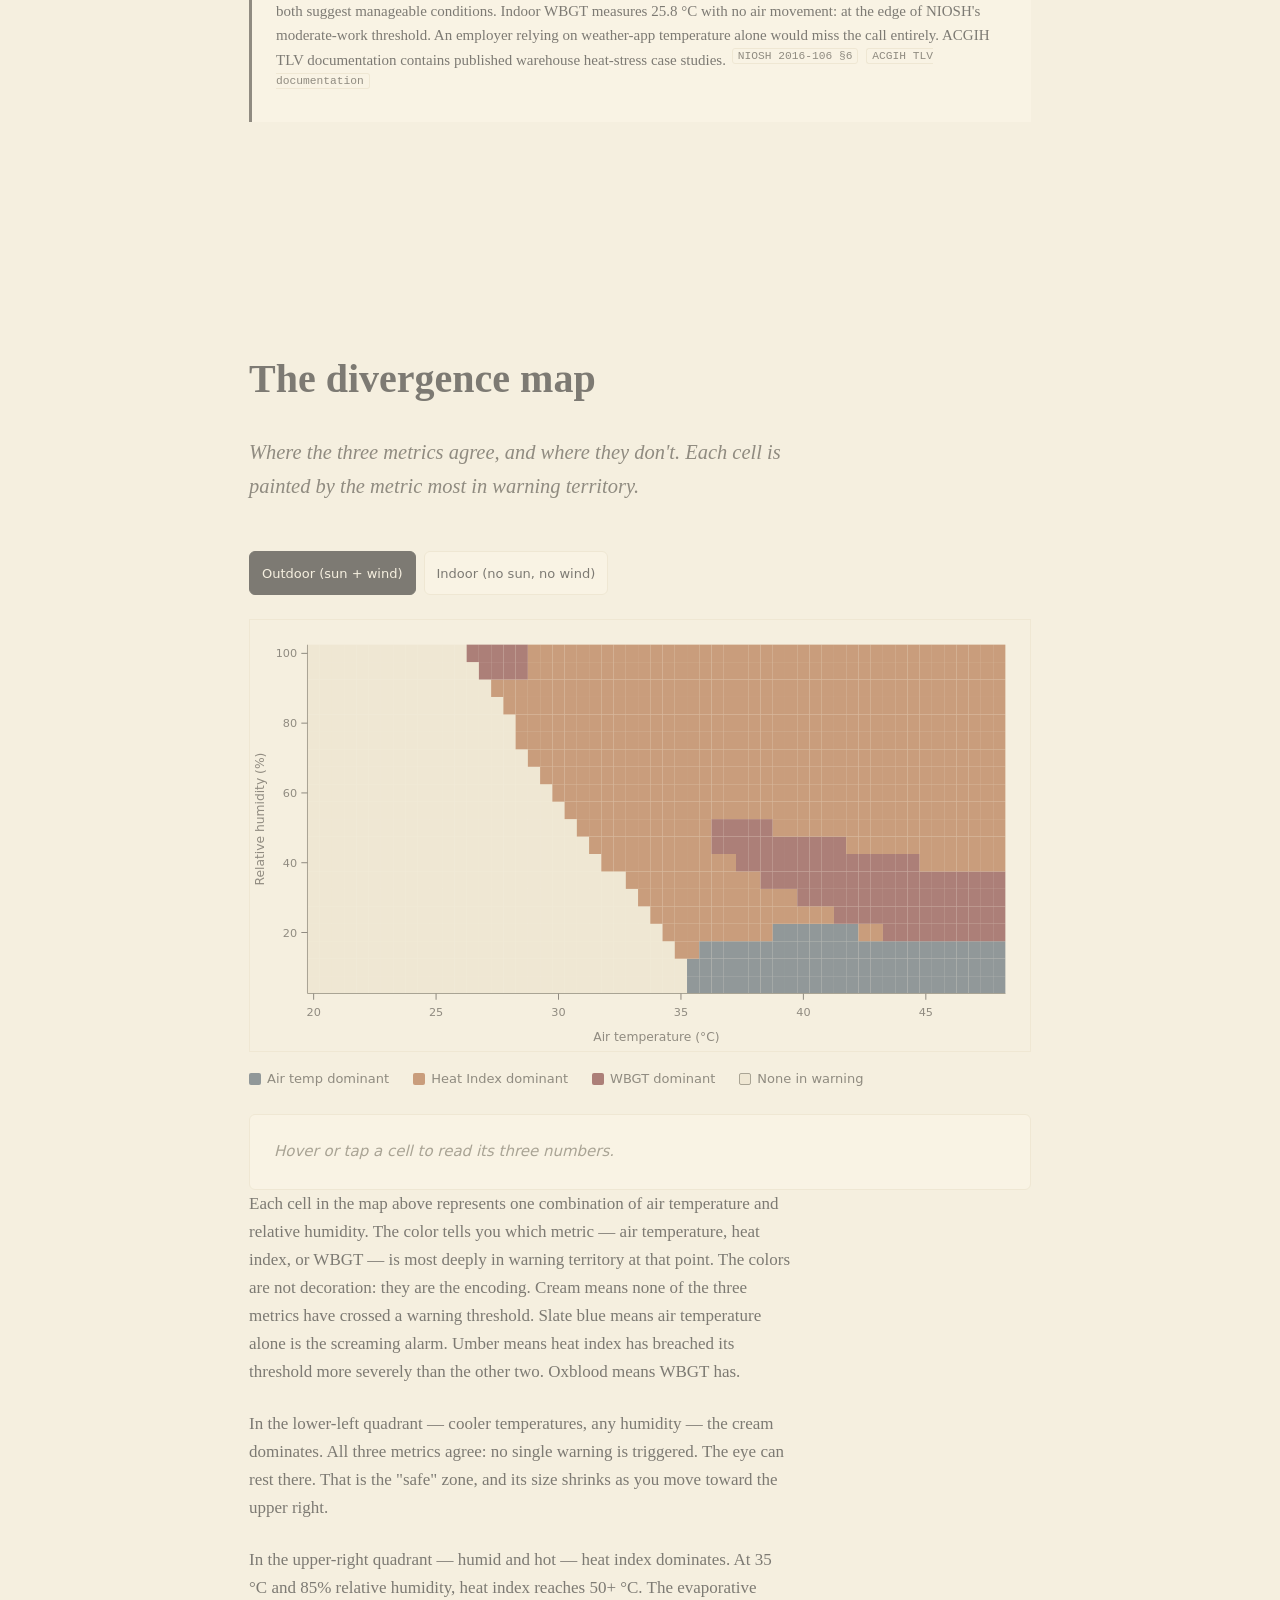
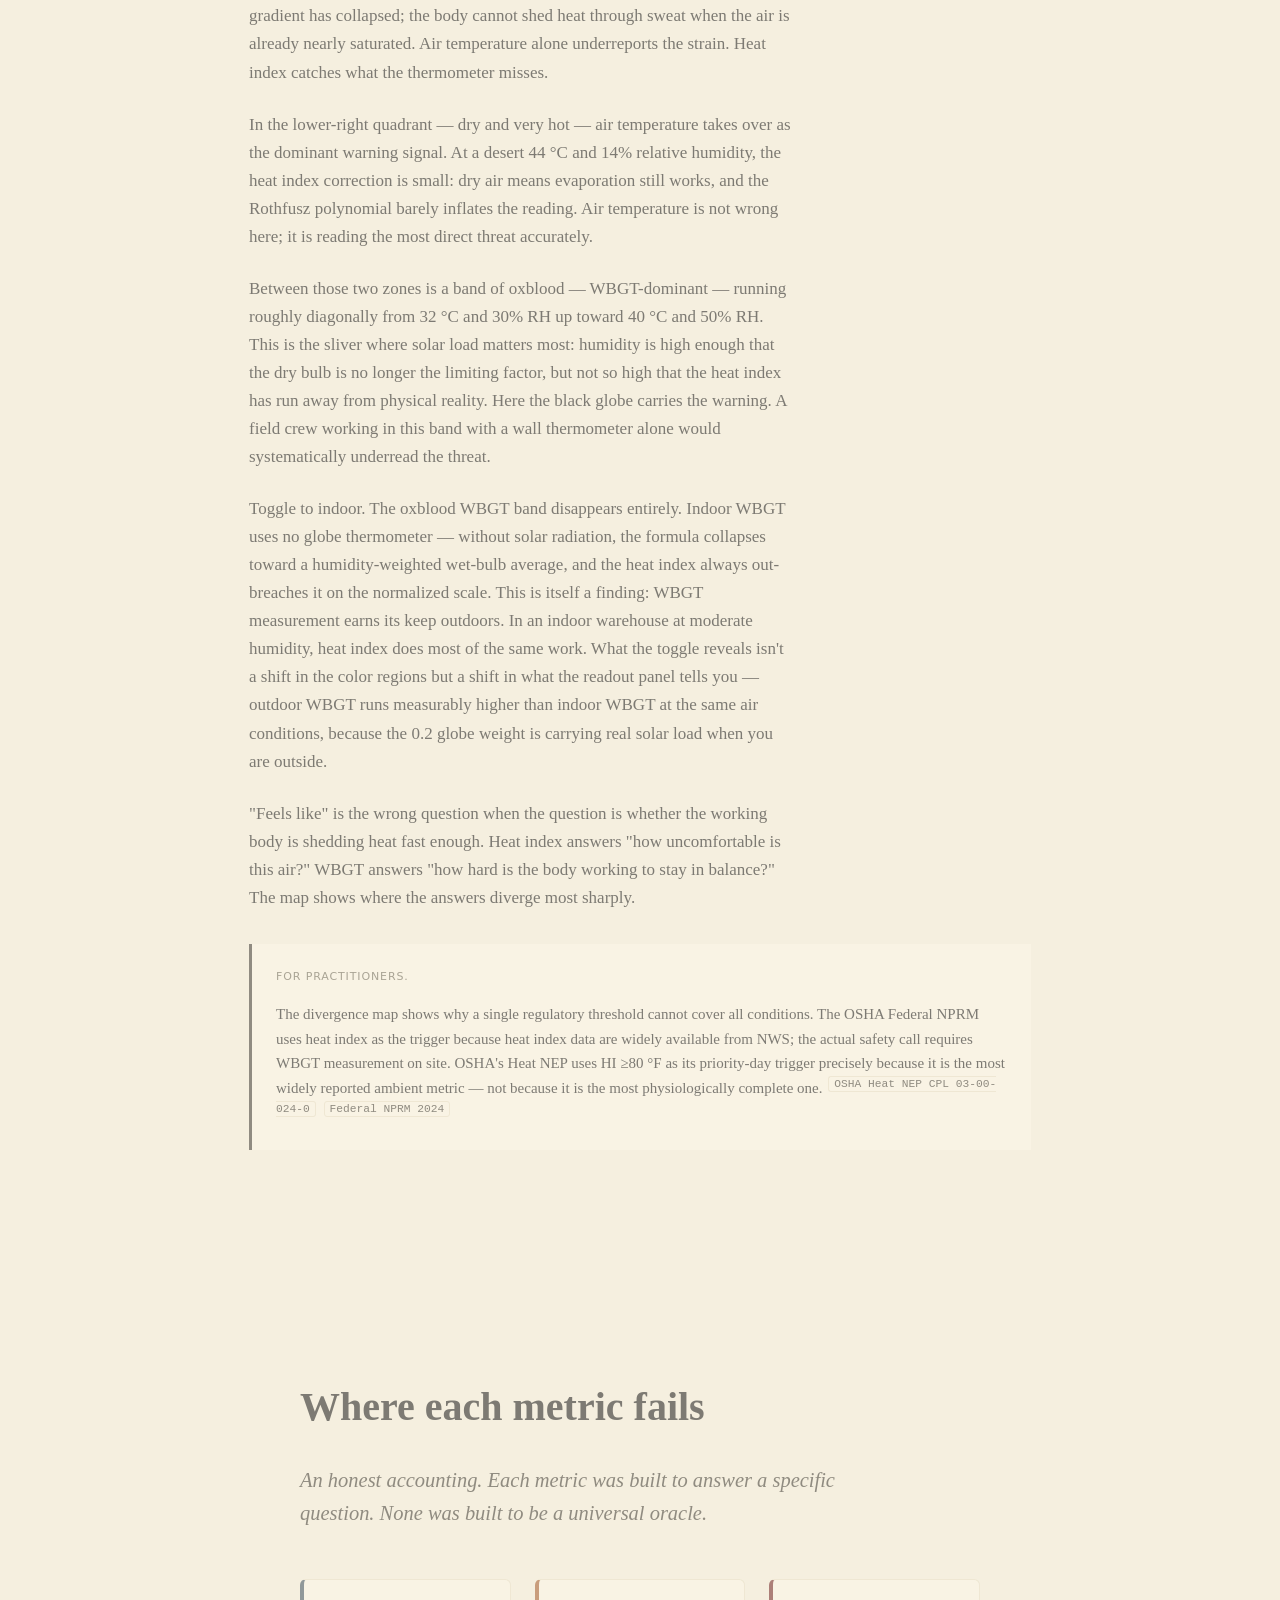
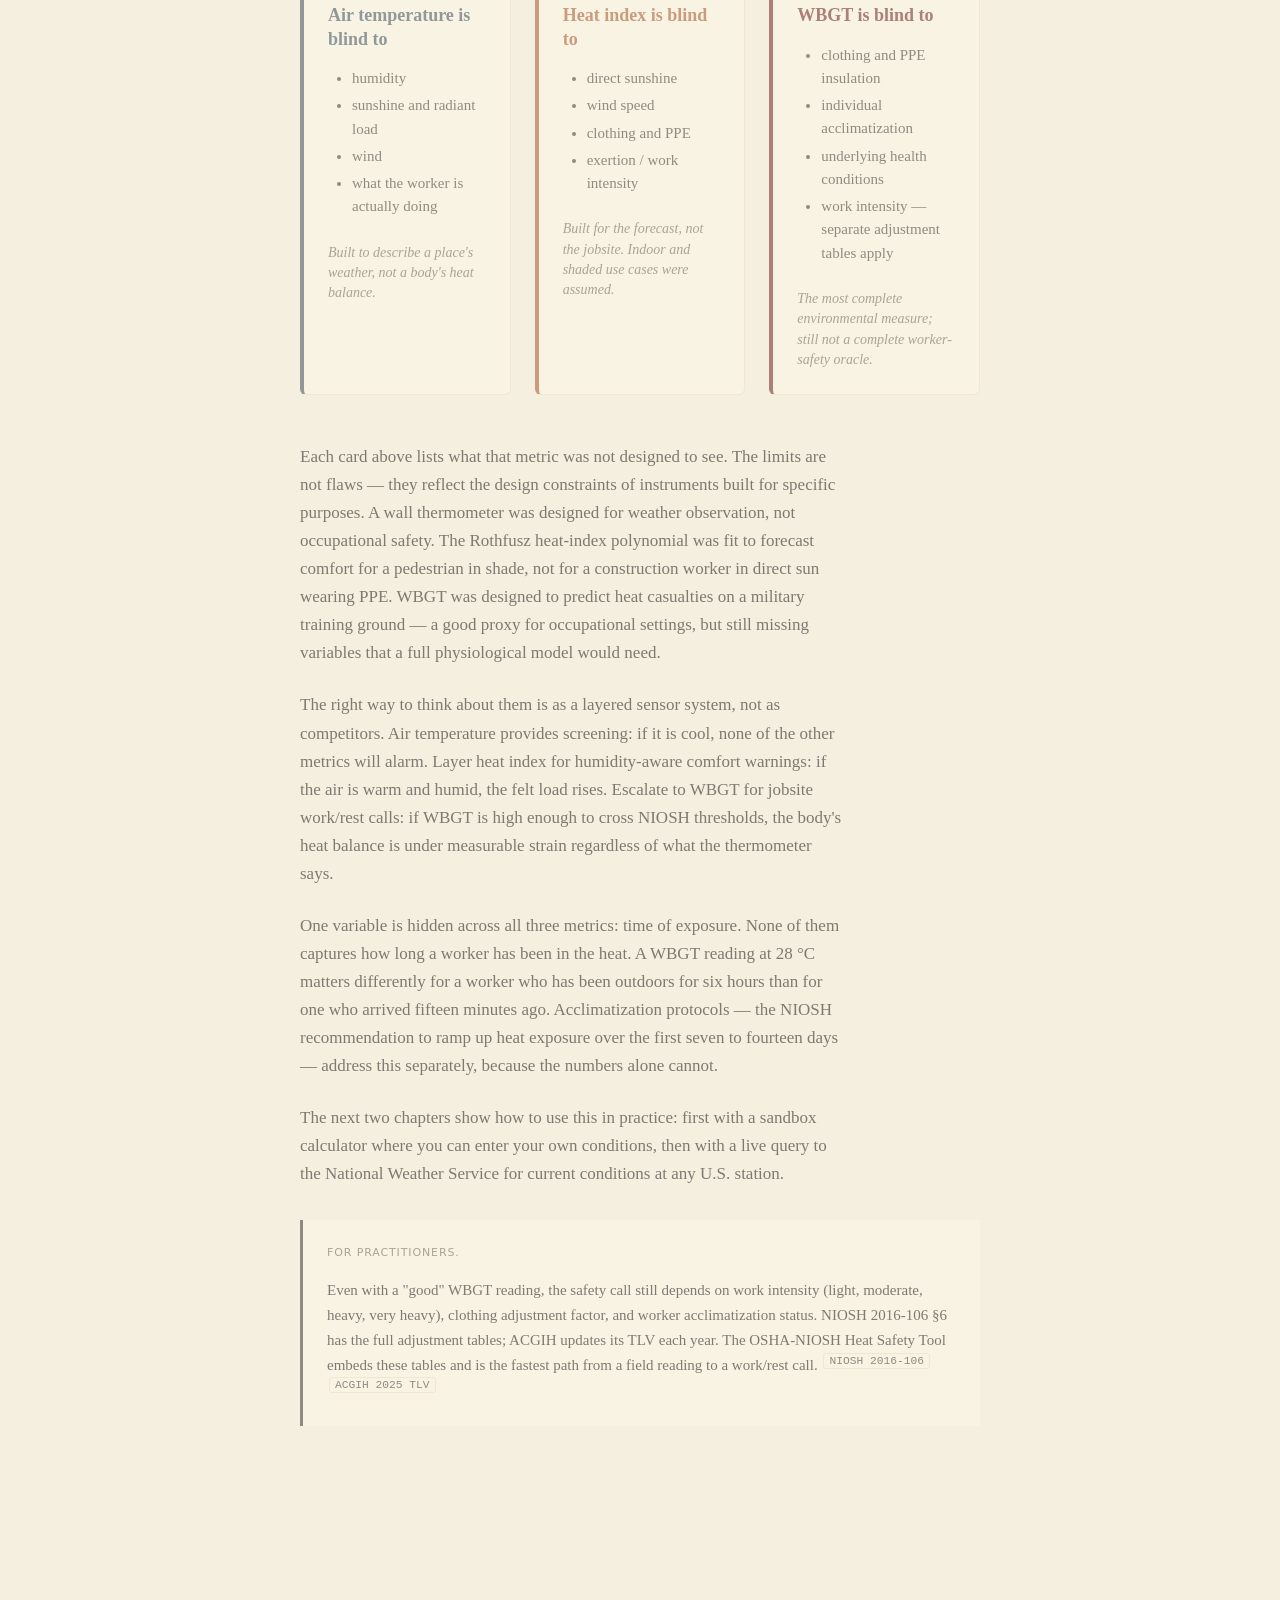
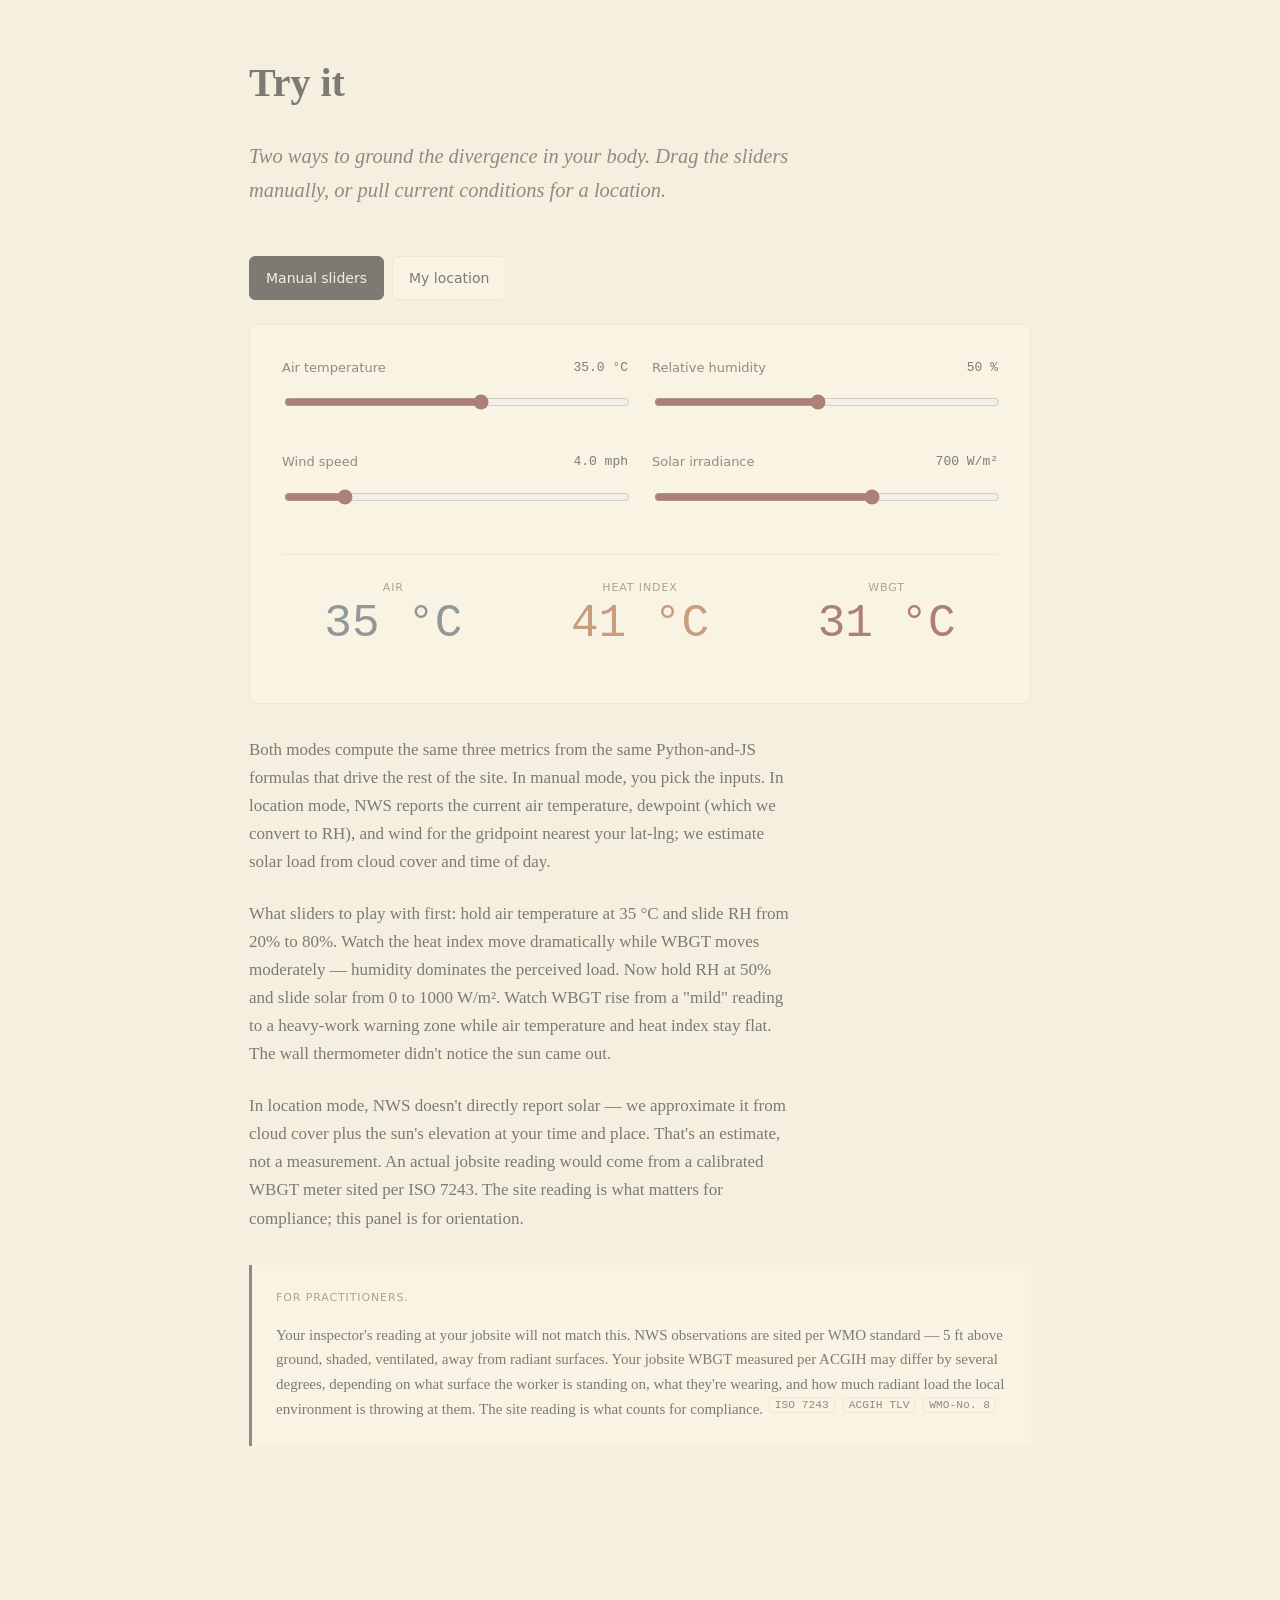
==== commit 5a0cca18: "feat(toggle): dual-unit build SVGs + toggle now swaps every diagram Operator feedback: the C/F toggl" ====
--- a/index.html
+++ b/index.html
@@ -68,7 +68,7 @@
         <p>The figure below shows what the Stevenson screen shields the thermometer from. Inside the louvered box, the sensor sees only dry-bulb air temperature. It does not see relative humidity. It does not see how hard the sun is working on a body standing next to it. It does not see the wind carrying heat away from exposed skin. It does not see whether the person reading it has been working for four hours or four minutes.</p>
 
         <figure class="chapter-figure">
-          <img src="/data/diagrams/stevenson-screen.svg" alt="Stevenson weather screen with arrows pointing to humidity, sun, wind, and exertion as factors not measured by the thermometer inside" />
+          <img src="/data/diagrams/stevenson-screen-c.svg" data-temp-svg="stevenson-screen" alt="Stevenson weather screen with arrows pointing to humidity, sun, wind, and exertion as factors not measured by the thermometer inside" />
           <figcaption>The Stevenson screen, 1864 standard. A thermometer here reports air temperature — and nothing else.</figcaption>
         </figure>
 
@@ -98,7 +98,7 @@
         <p>The nomogram below makes this gradient visible. The horizontal axis is air temperature; the vertical axis is relative humidity. The umber contour lines are heat-index isopleths — the same "feels like" temperature traces diagonally across a wide range of T/RH combinations. Two annotated points sit at 35 °C air temperature: one dry day (30% RH) and one humid day (75% RH). The gap between them is not a rounding artifact. It's the difference between heat illness risk levels.</p>
 
         <figure class="chapter-figure">
-          <img src="/data/diagrams/heat-index-nomogram.svg" alt="NWS heat-index nomogram showing how the heat index varies with air temperature and relative humidity, with two annotated example points at 35 °C and 30% RH versus 35 °C and 75% RH" />
+          <img src="/data/diagrams/heat-index-nomogram-c.svg" data-temp-svg="heat-index-nomogram" alt="NWS heat-index nomogram showing how the heat index varies with air temperature and relative humidity, with two annotated example points at 35 °C and 30% RH versus 35 °C and 75% RH" />
           <figcaption>The same air temperature, two different "feels like" readings. The umber contours are NWS heat index isopleths. The two anchored points are the same wall thermometer reading on two different days.</figcaption>
         </figure>
 
@@ -126,7 +126,7 @@
         <p>The three thermometers work as follows. The dry-bulb thermometer (Td) is ordinary air temperature — the same reading as the Stevenson screen. The natural wet-bulb thermometer (Tnwb) is a standard thermometer with a water-soaked wick wrapped around the bulb, exposed to natural airflow — not artificially ventilated. Evaporation from the wick cools the reading; how much it cools depends on the combined effect of humidity, wind, and radiant load. The black-globe thermometer (Tg) is a matte-black 150 mm hollow copper sphere with a thermometer at its center. It absorbs solar and reflected radiation, rises above air temperature in proportion to the radiant load, and falls back toward air temperature in wind. The outdoor WBGT formula combines all three: WBGT = 0.7·Tnwb + 0.2·Tg + 0.1·Td.</p>
 
         <figure class="chapter-figure">
-          <img src="/data/diagrams/three-thermometer-rig.svg" alt="Three vertical thermometers side by side — dry-bulb, natural wet-bulb with a water droplet glyph, and black-globe — with the outdoor WBGT formula 0.7 Tnwb + 0.2 Tg + 0.1 Td annotated below" />
+          <img src="/data/diagrams/three-thermometer-rig-c.svg" data-temp-svg="three-thermometer-rig" alt="Three vertical thermometers side by side — dry-bulb, natural wet-bulb with a water droplet glyph, and black-globe — with the outdoor WBGT formula 0.7 Tnwb + 0.2 Tg + 0.1 Td annotated below" />
           <figcaption>The WBGT rig. Three thermometers, one weighted average. The wet bulb dominates because evaporation is how a working body sheds heat.</figcaption>
         </figure>
 
@@ -263,7 +263,7 @@
         <p>The table below is the NIOSH 2016-106 §6 recommended work/rest schedule for an acclimatized worker. It's read by crossing WBGT (left column) with work intensity (top row); the cell value is the maximum minutes of work per hour at that combination. Above 32.2 °C WBGT, NIOSH recommends stopping work entirely.</p>
 
         <figure class="chapter-figure">
-          <img src="/data/diagrams/work-rest-table.svg" alt="NIOSH work-rest table: WBGT bands from under 25 °C to over 32.2 °C crossed with work intensity (light, moderate, heavy, very heavy) giving recommended minutes of work per hour; the ceiling row is shaded in dark oxblood indicating stop-work" />
+          <img src="/data/diagrams/work-rest-table-c.svg" data-temp-svg="work-rest-table" alt="NIOSH work-rest table: WBGT bands from under 25 °C to over 32.2 °C crossed with work intensity (light, moderate, heavy, very heavy) giving recommended minutes of work per hour; the ceiling row is shaded in dark oxblood indicating stop-work" />
           <figcaption>NIOSH 2016-106 §6 work-rest table. Acclimatized worker, REL line.</figcaption>
         </figure>
 
--- a/src/styles.css
+++ b/src/styles.css
@@ -813,6 +813,30 @@
 }
 .live-nws__error { color: var(--wbgt); }
 
+.live-nws__detect {
+  display: inline-block;
+  font-family: var(--font-ui);
+  font-size: 0.9375rem;
+  background: var(--ink);
+  color: var(--paper);
+  border: 1px solid var(--ink);
+  border-radius: 5px;
+  padding: 8px 14px;
+  cursor: pointer;
+  margin-bottom: var(--space-3);
+  transition: background-color 0.15s ease;
+}
+.live-nws__detect:hover { background: var(--ink-soft); border-color: var(--ink-soft); }
+.live-nws__detect:focus-visible { outline: 2px solid var(--wbgt); outline-offset: 2px; }
+
+.live-nws__station {
+  font-family: var(--font-mono);
+  font-size: 0.75rem;
+  color: var(--ink-faint);
+  margin: var(--space-2) 0 var(--space-3) 0;
+  letter-spacing: 0.01em;
+}
+
 .live-nws__meta {
   font-family: var(--font-ui);
   font-size: 0.8125rem;
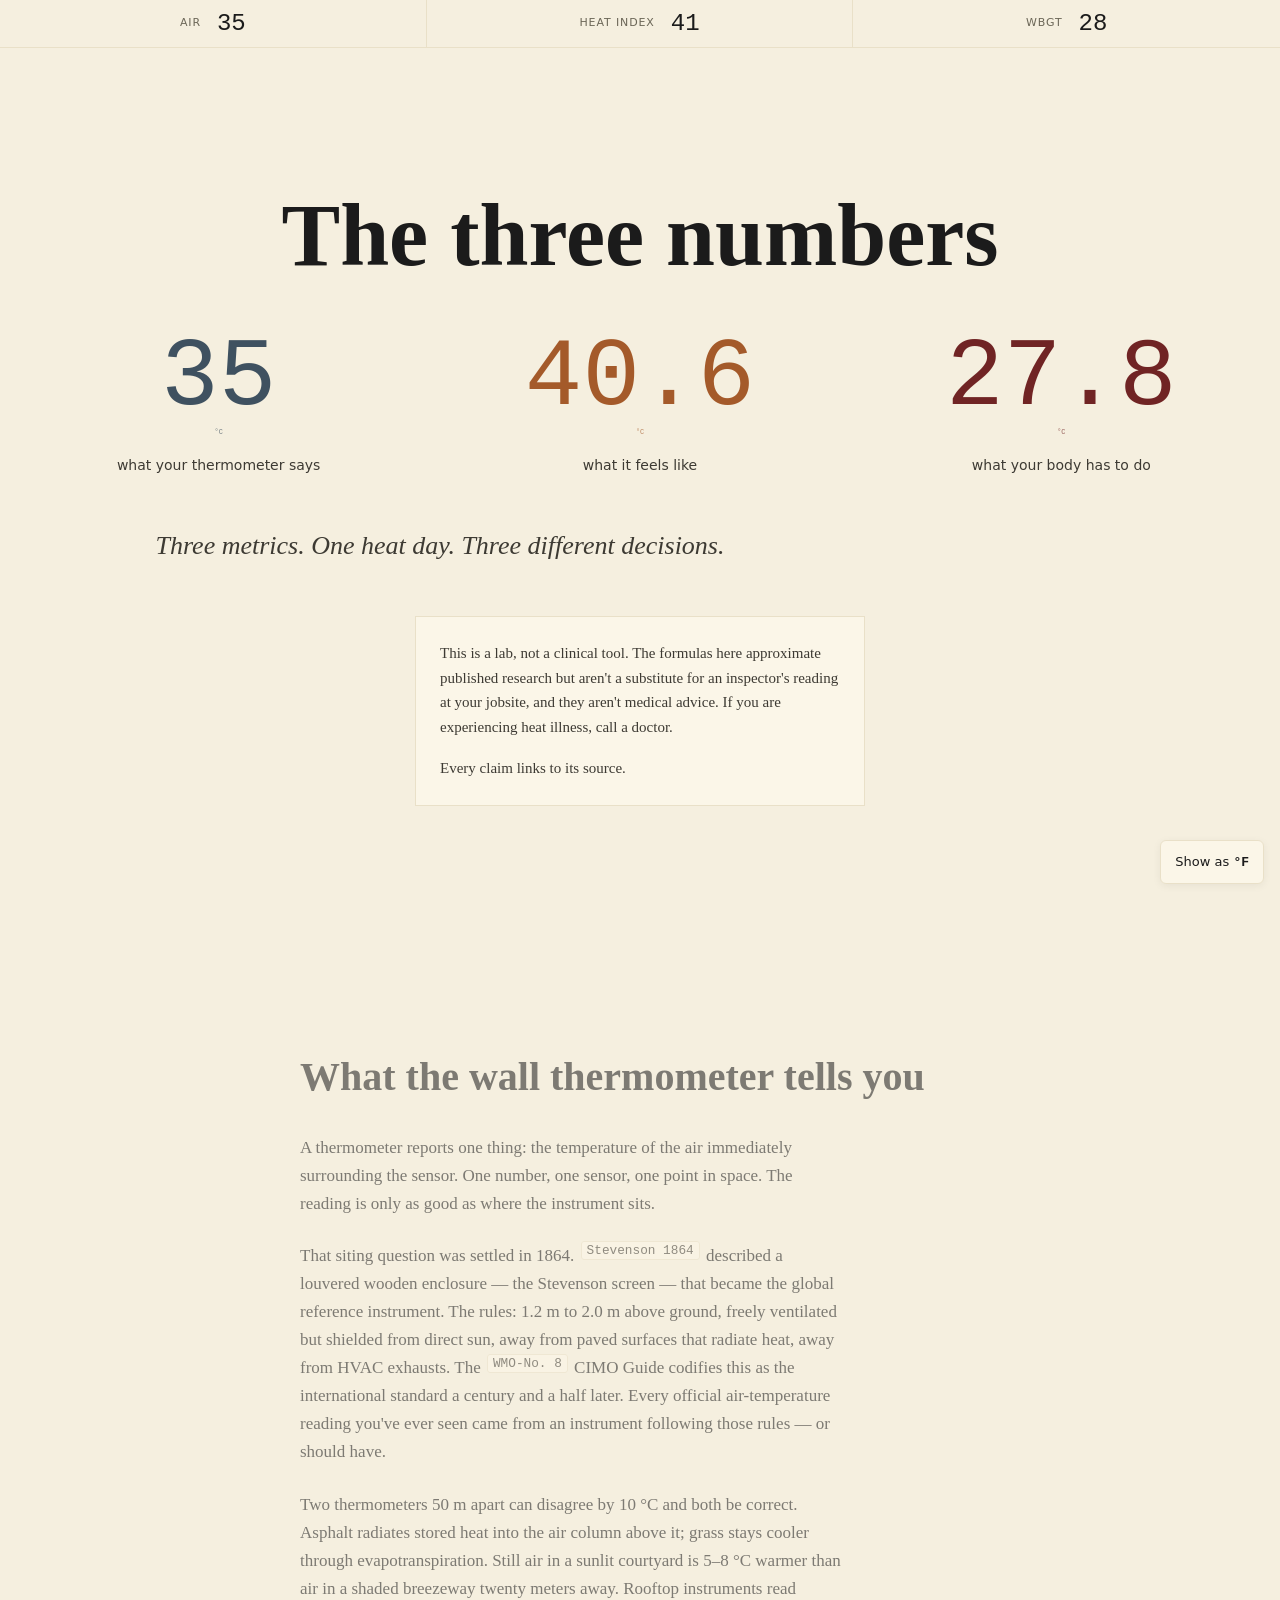
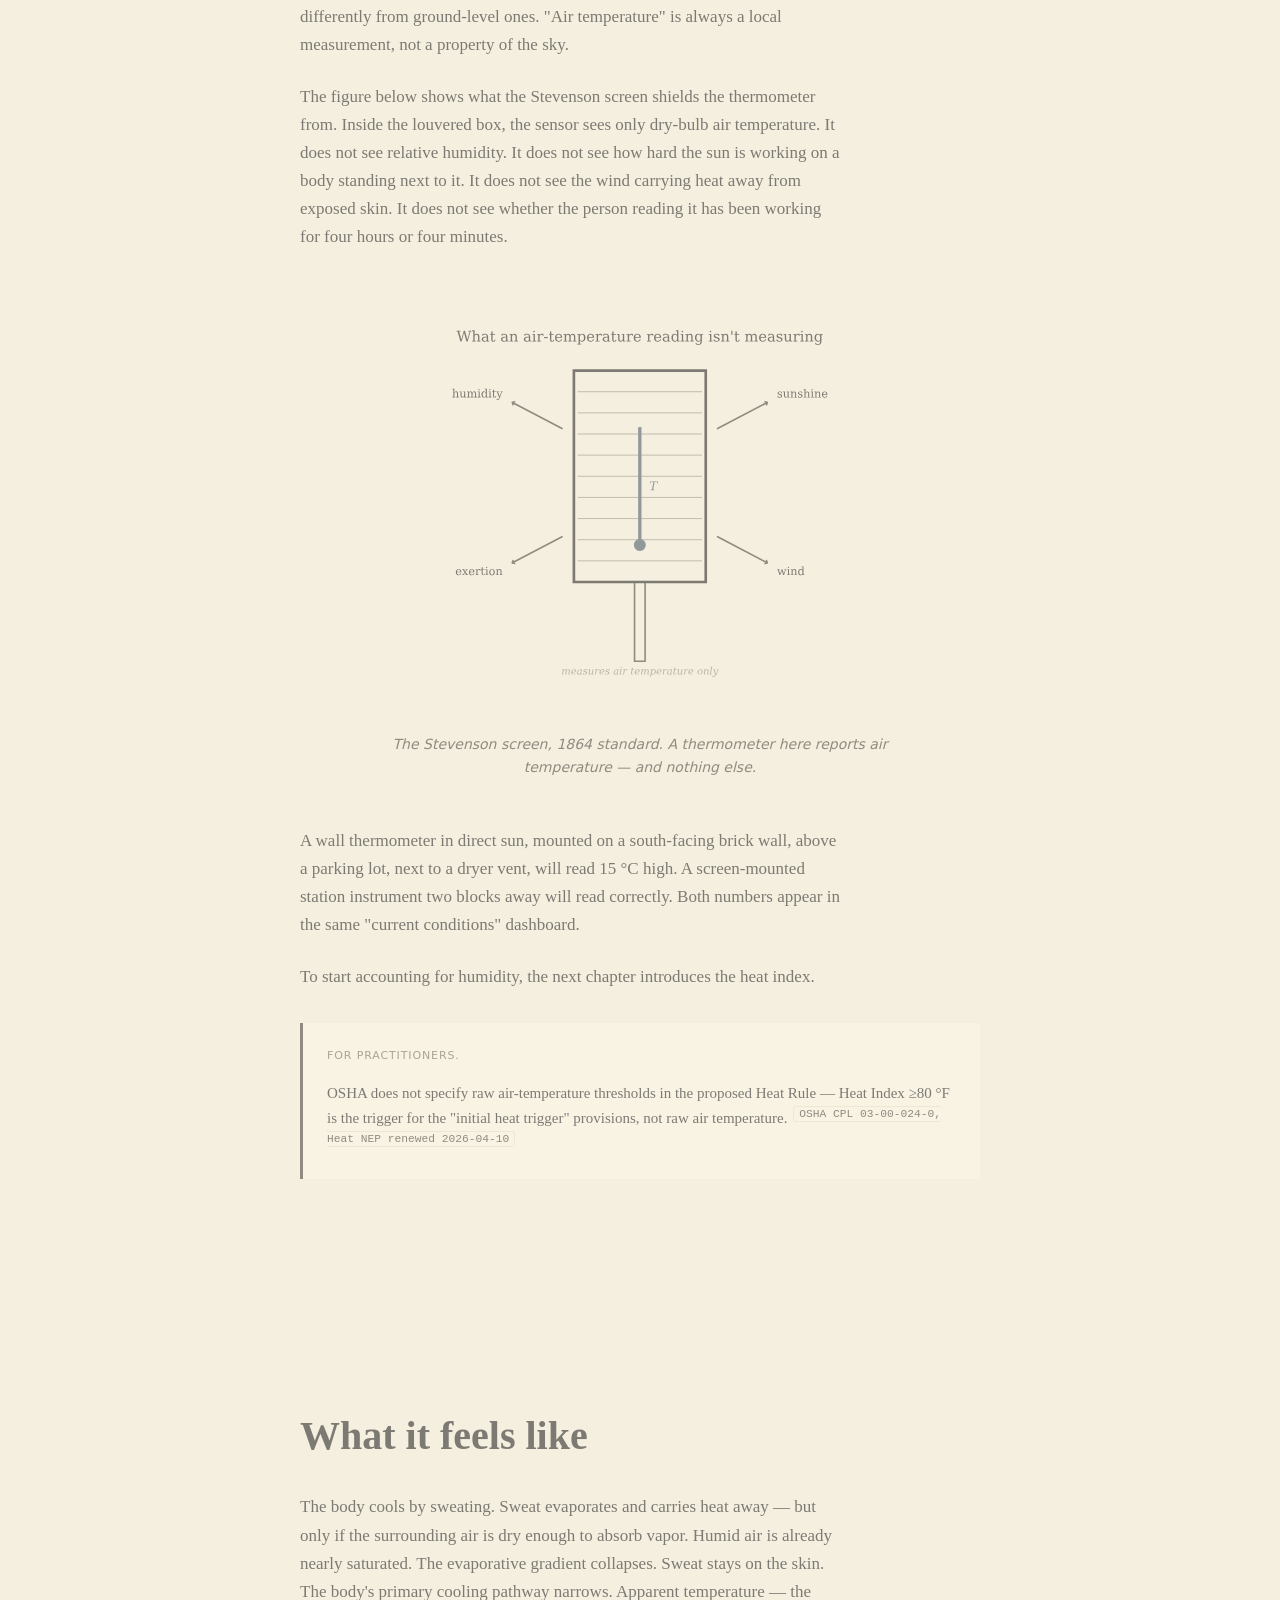
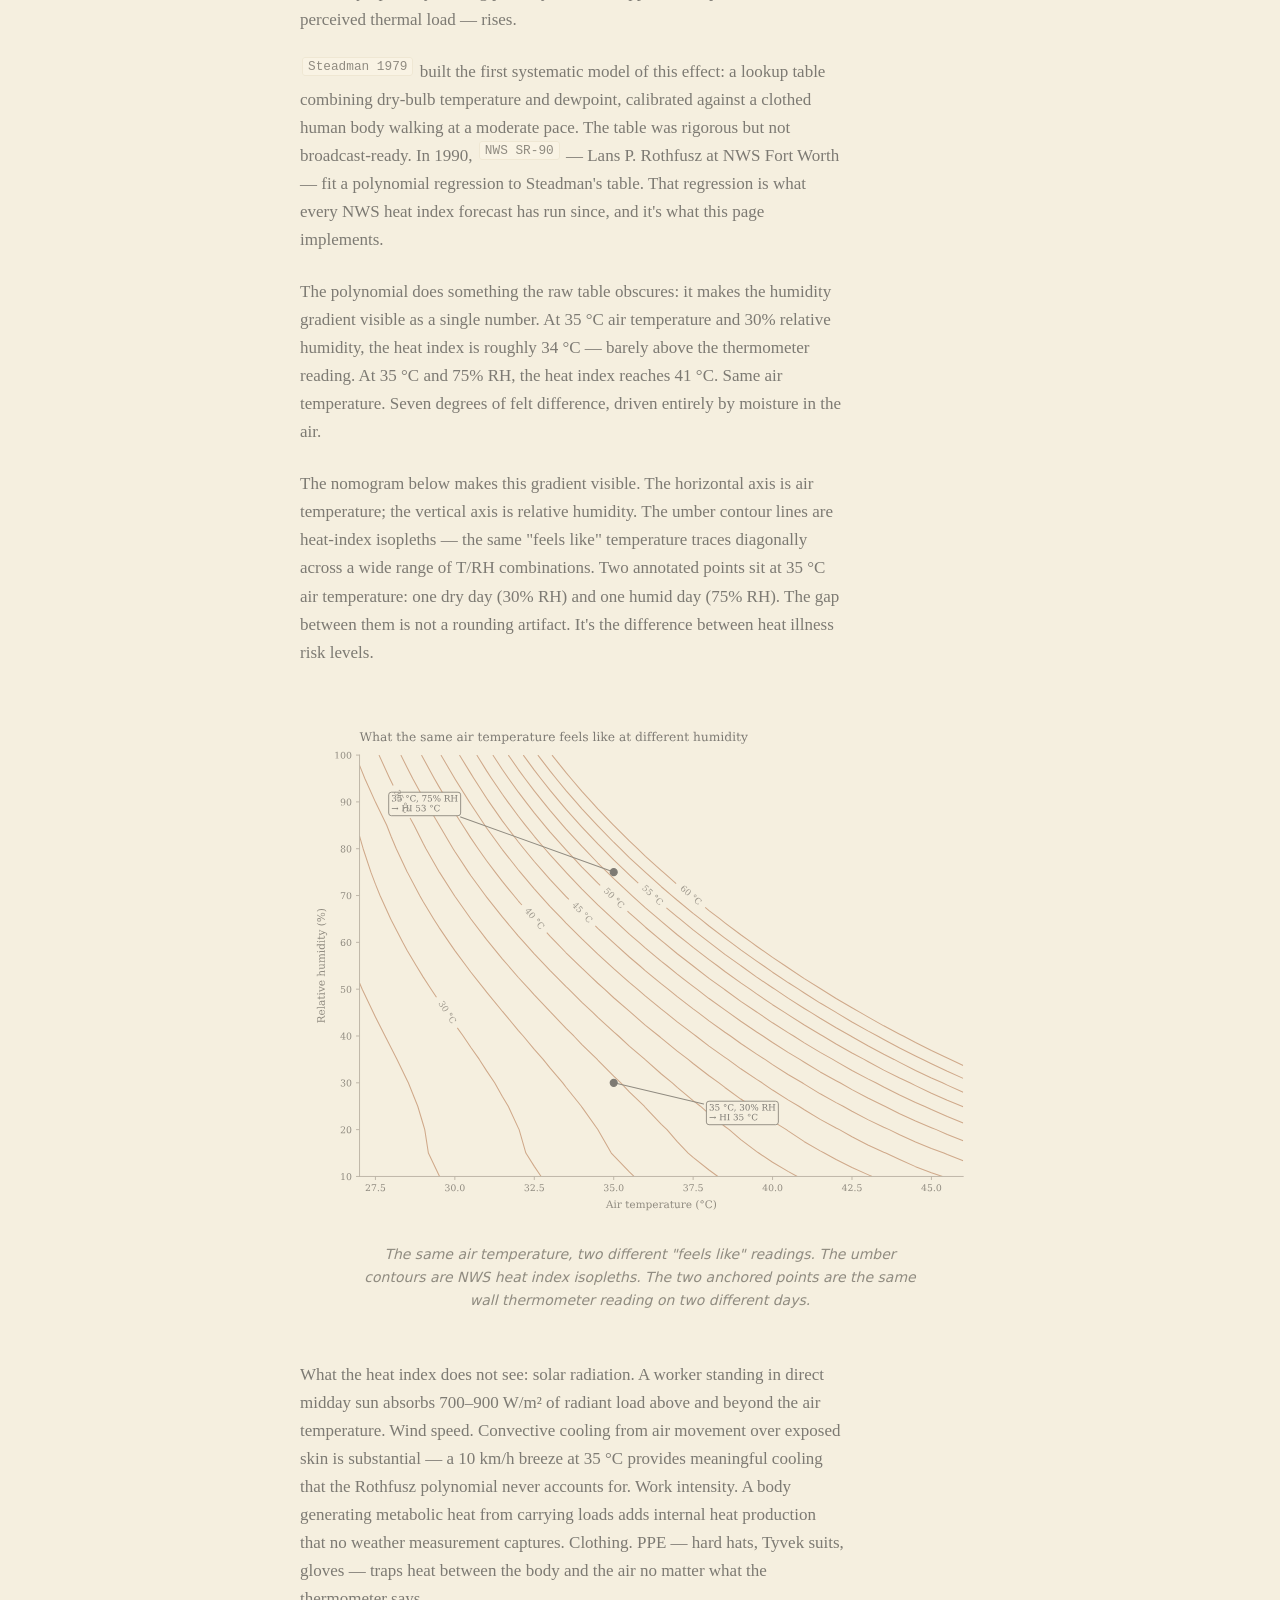
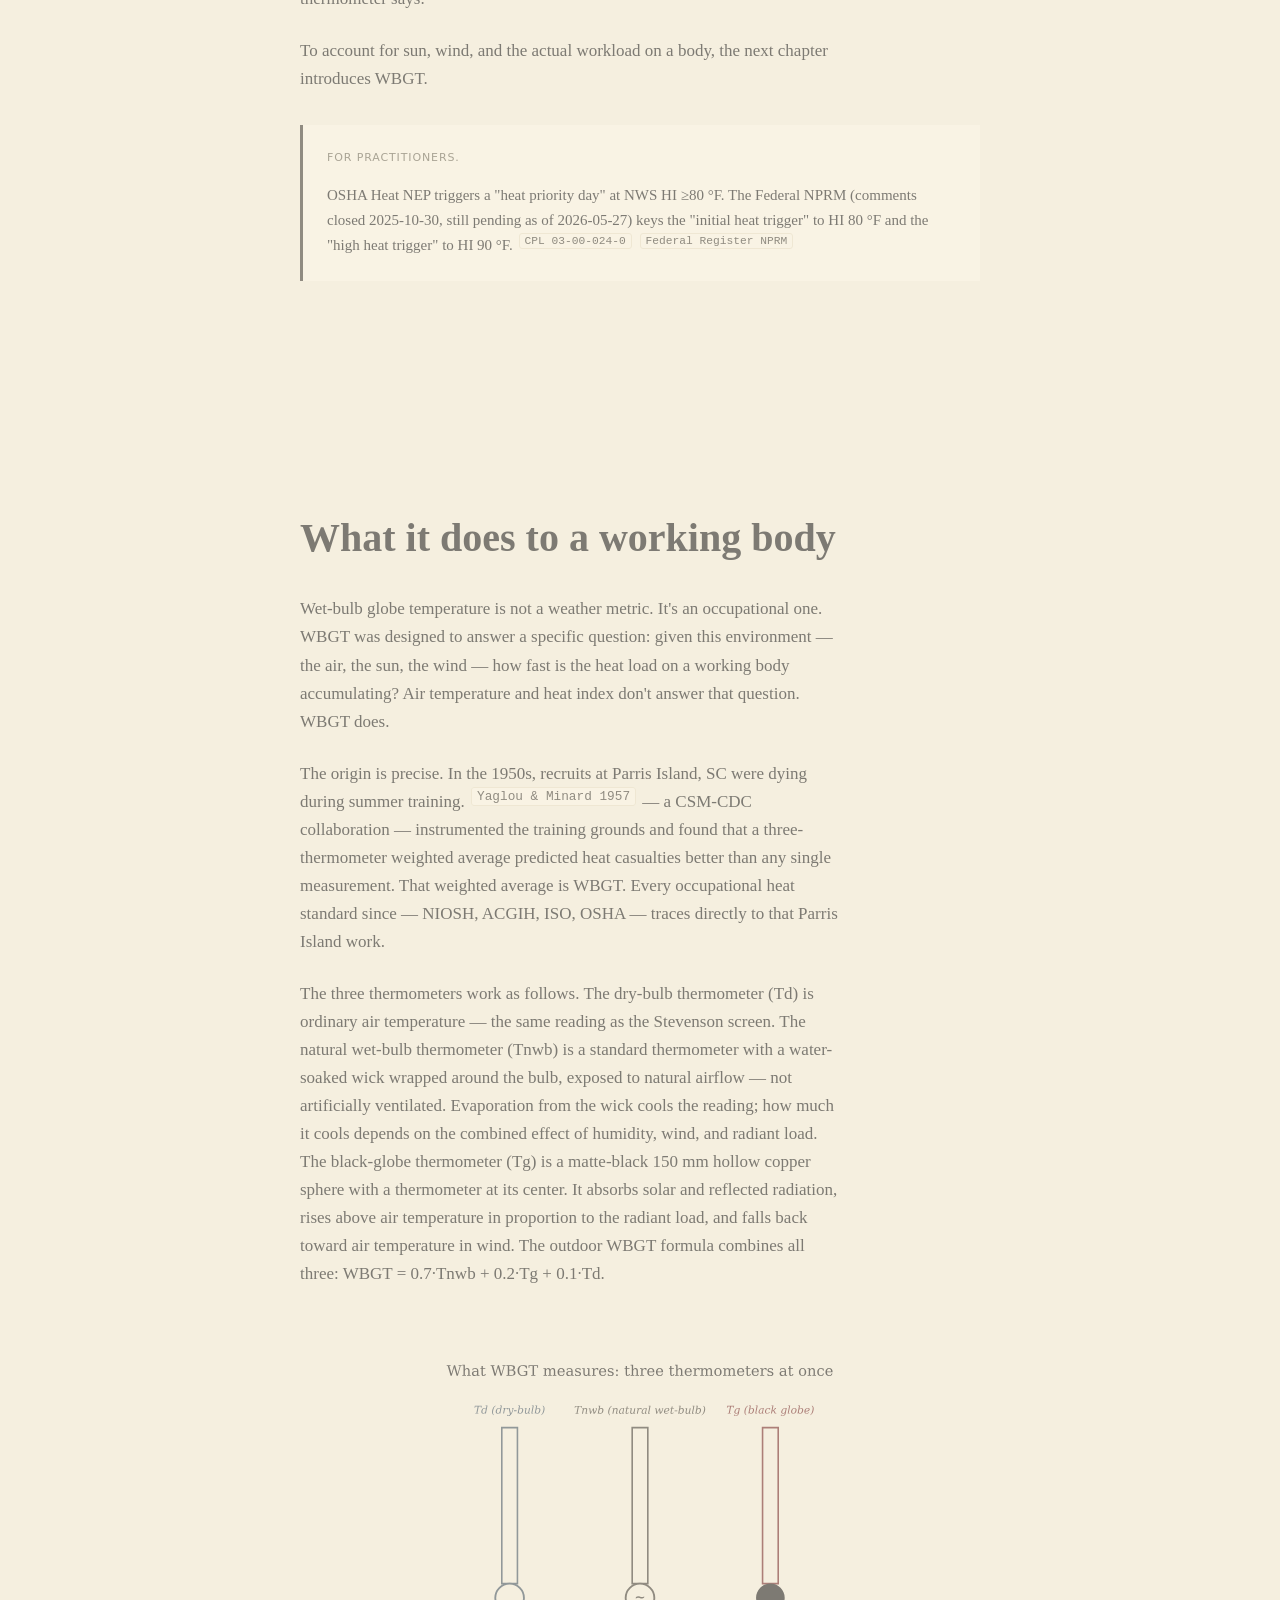
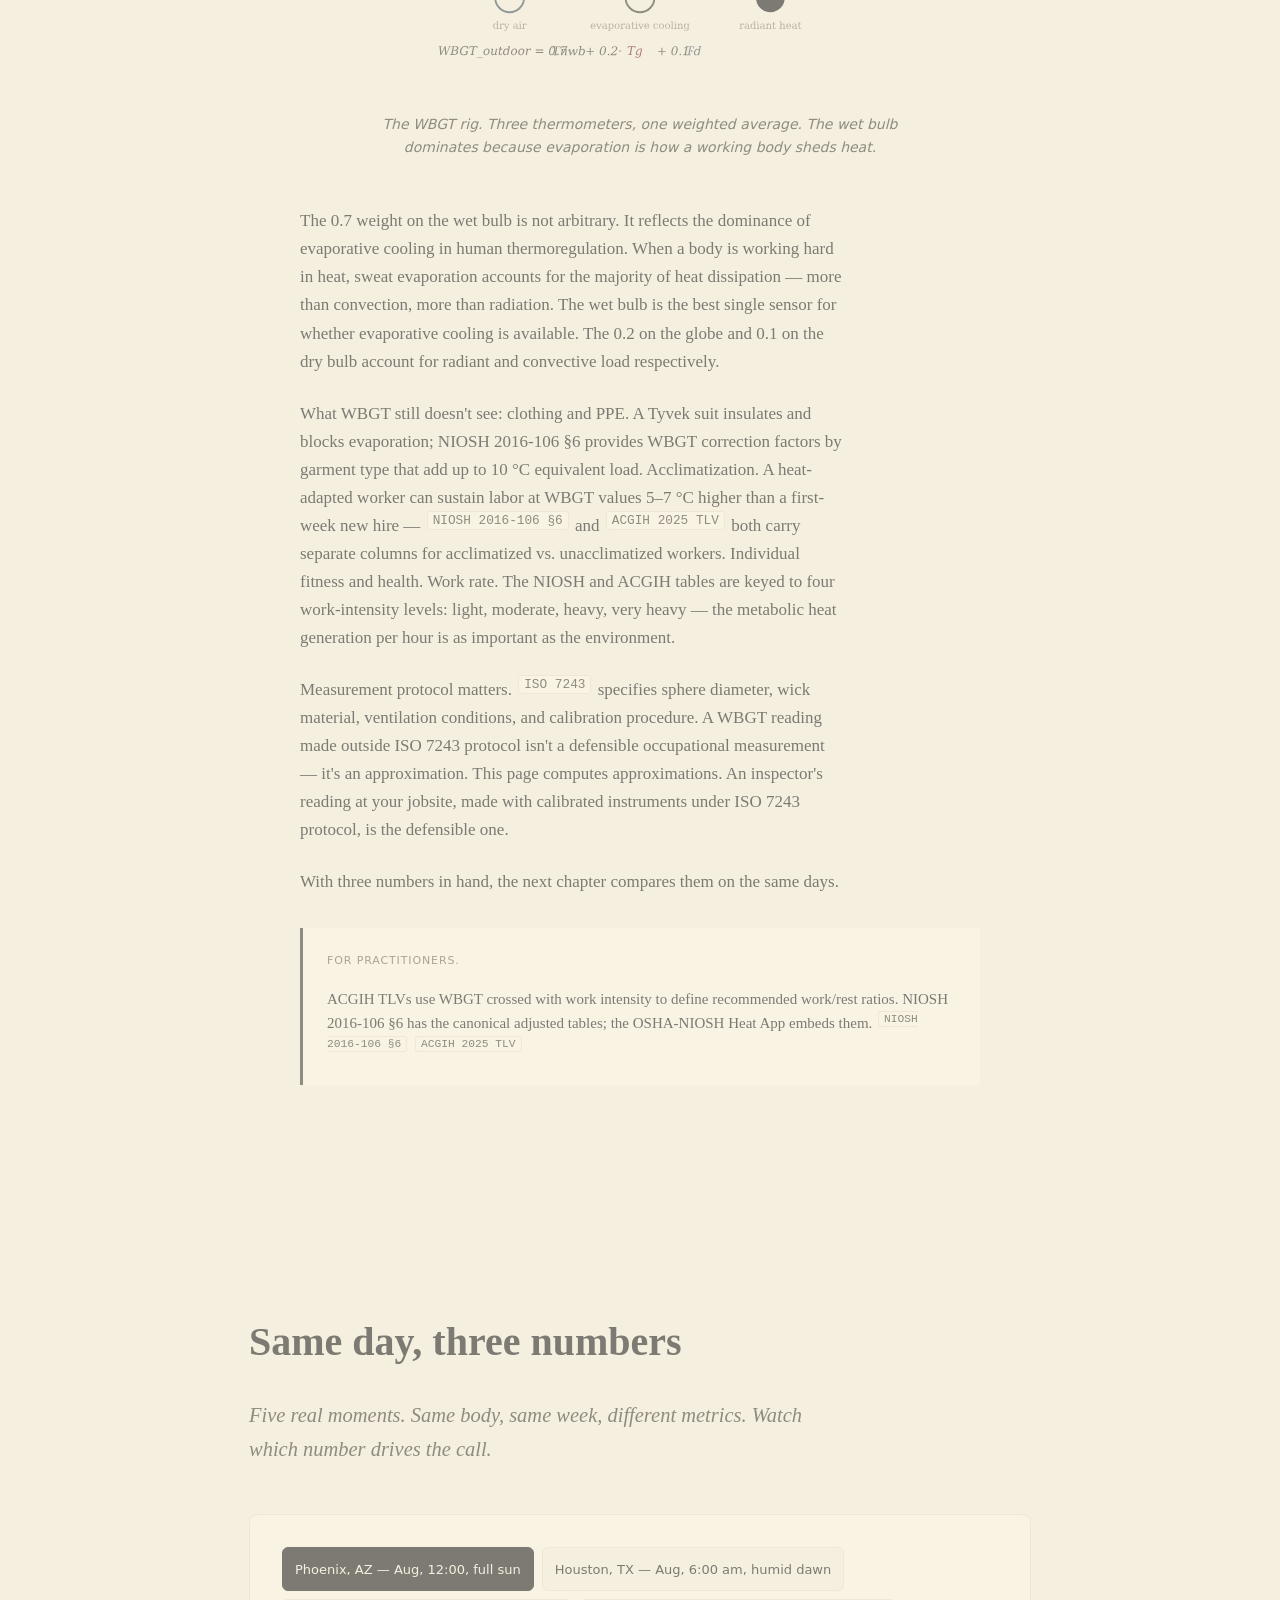
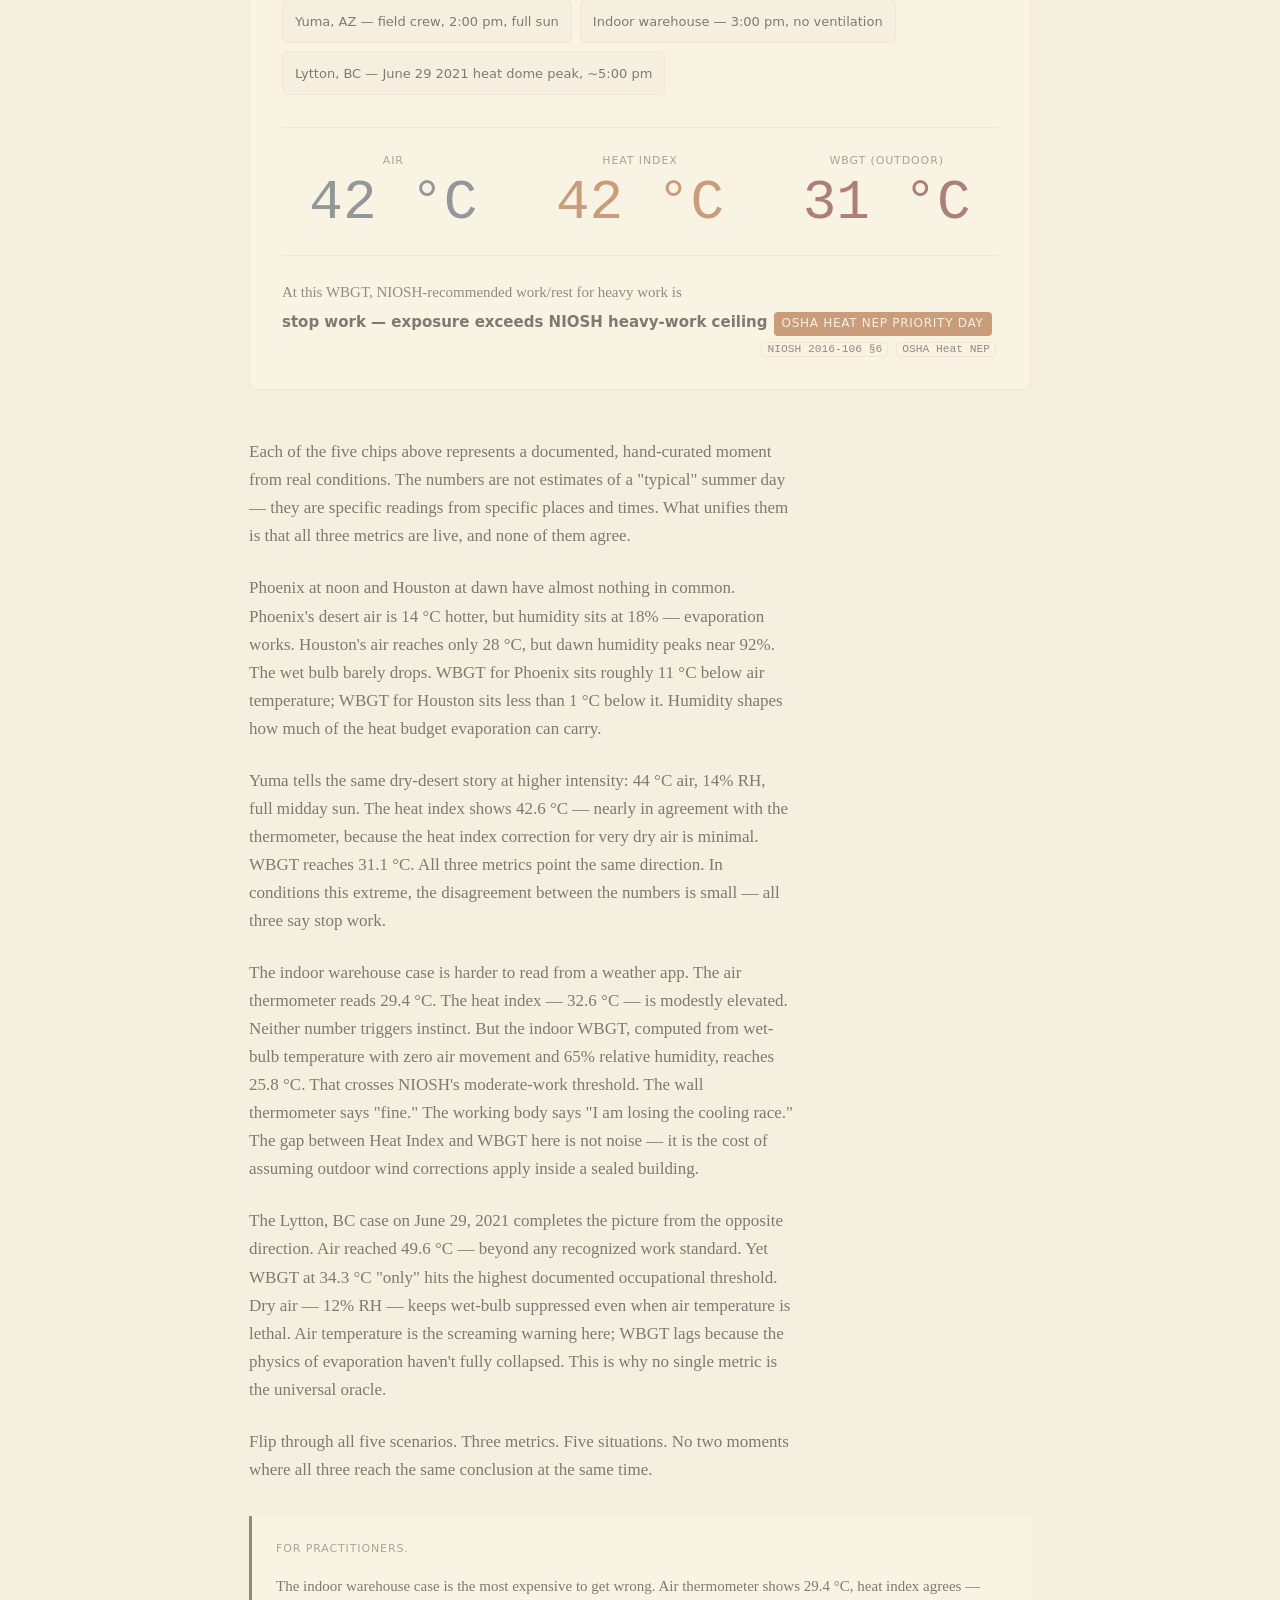
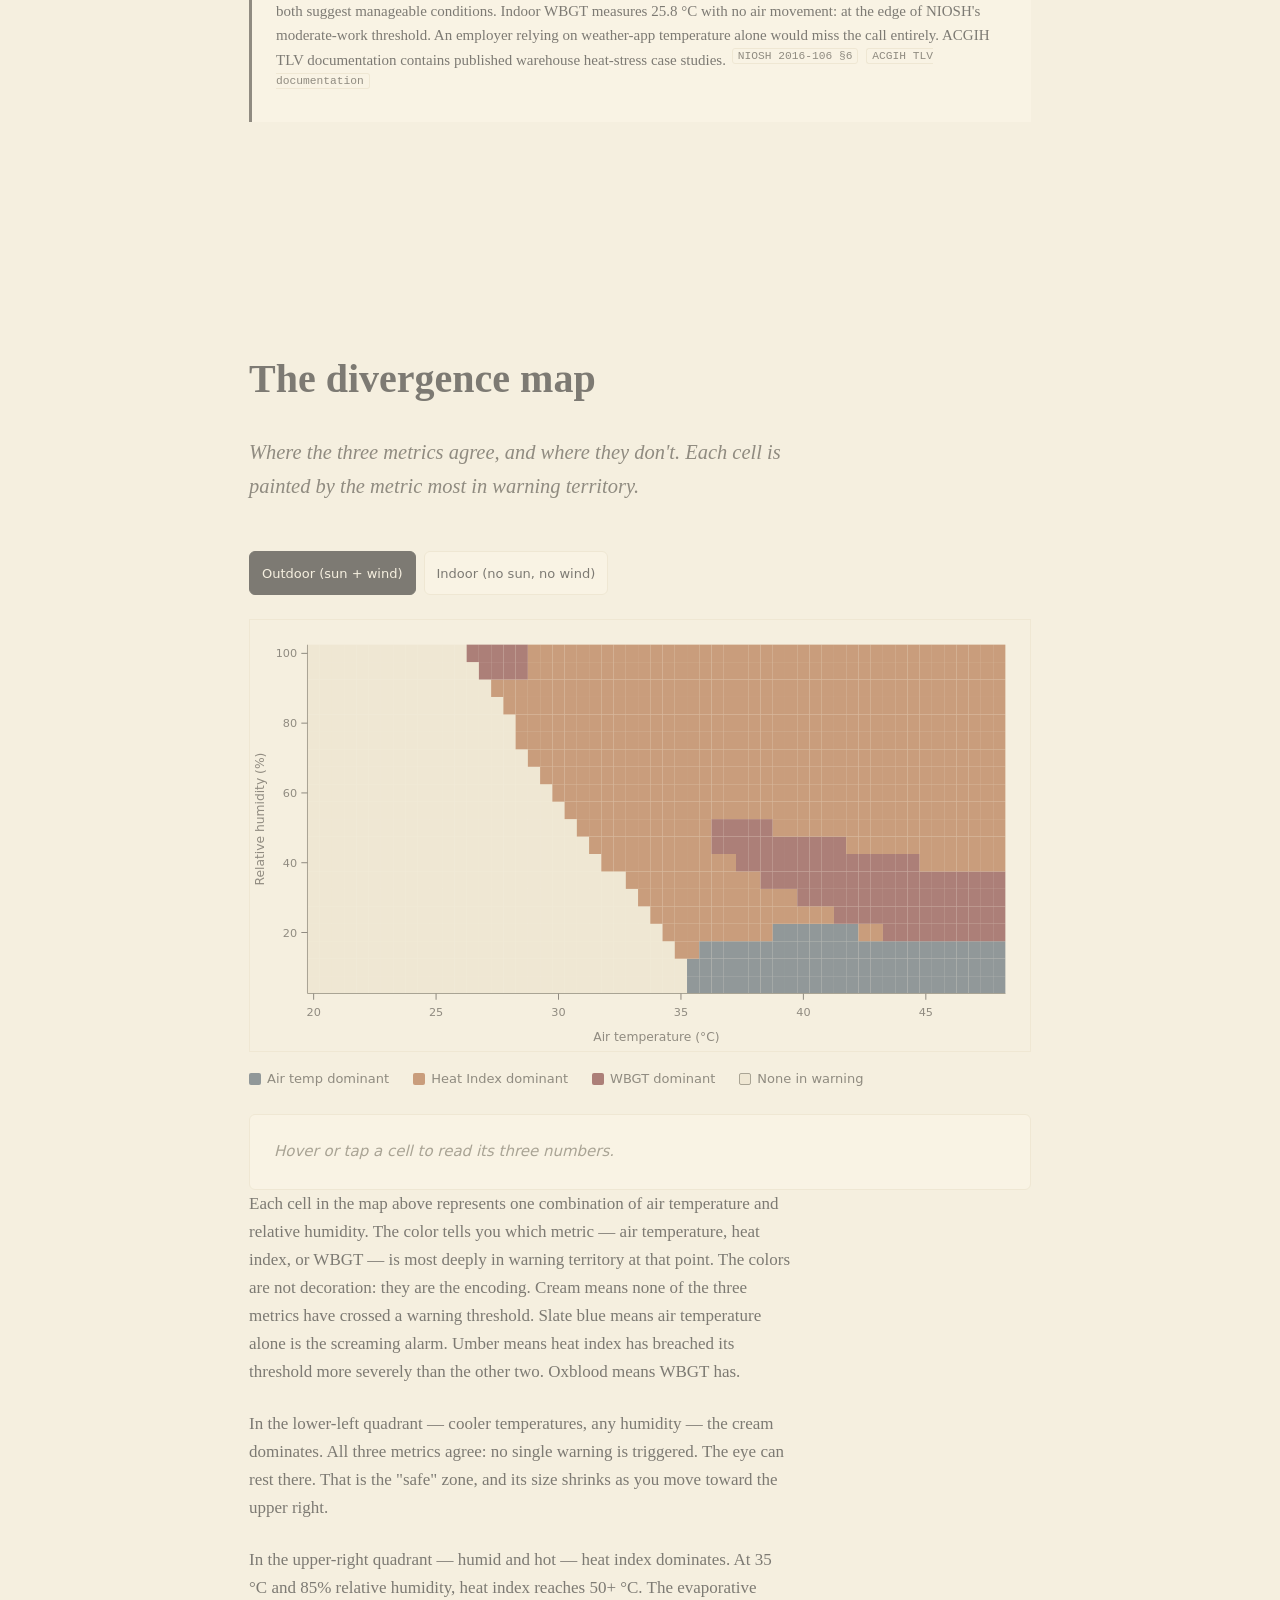
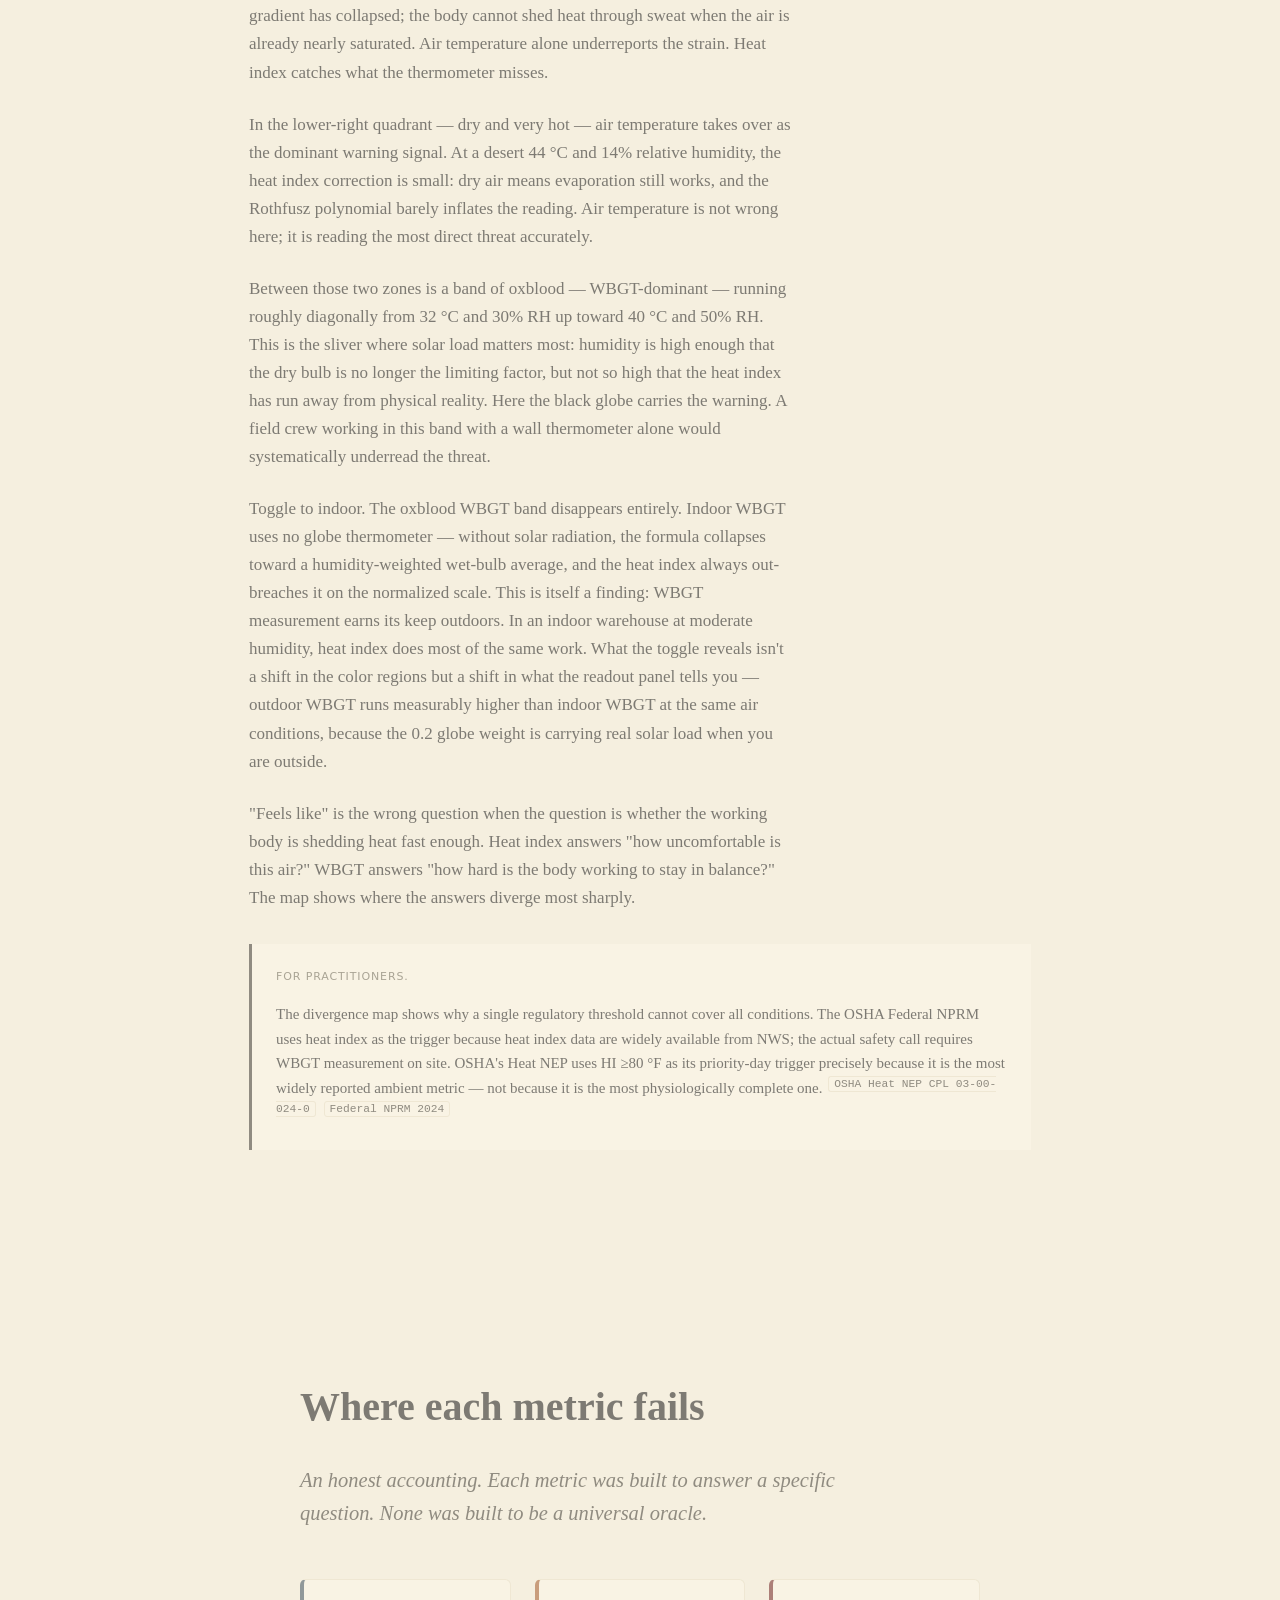
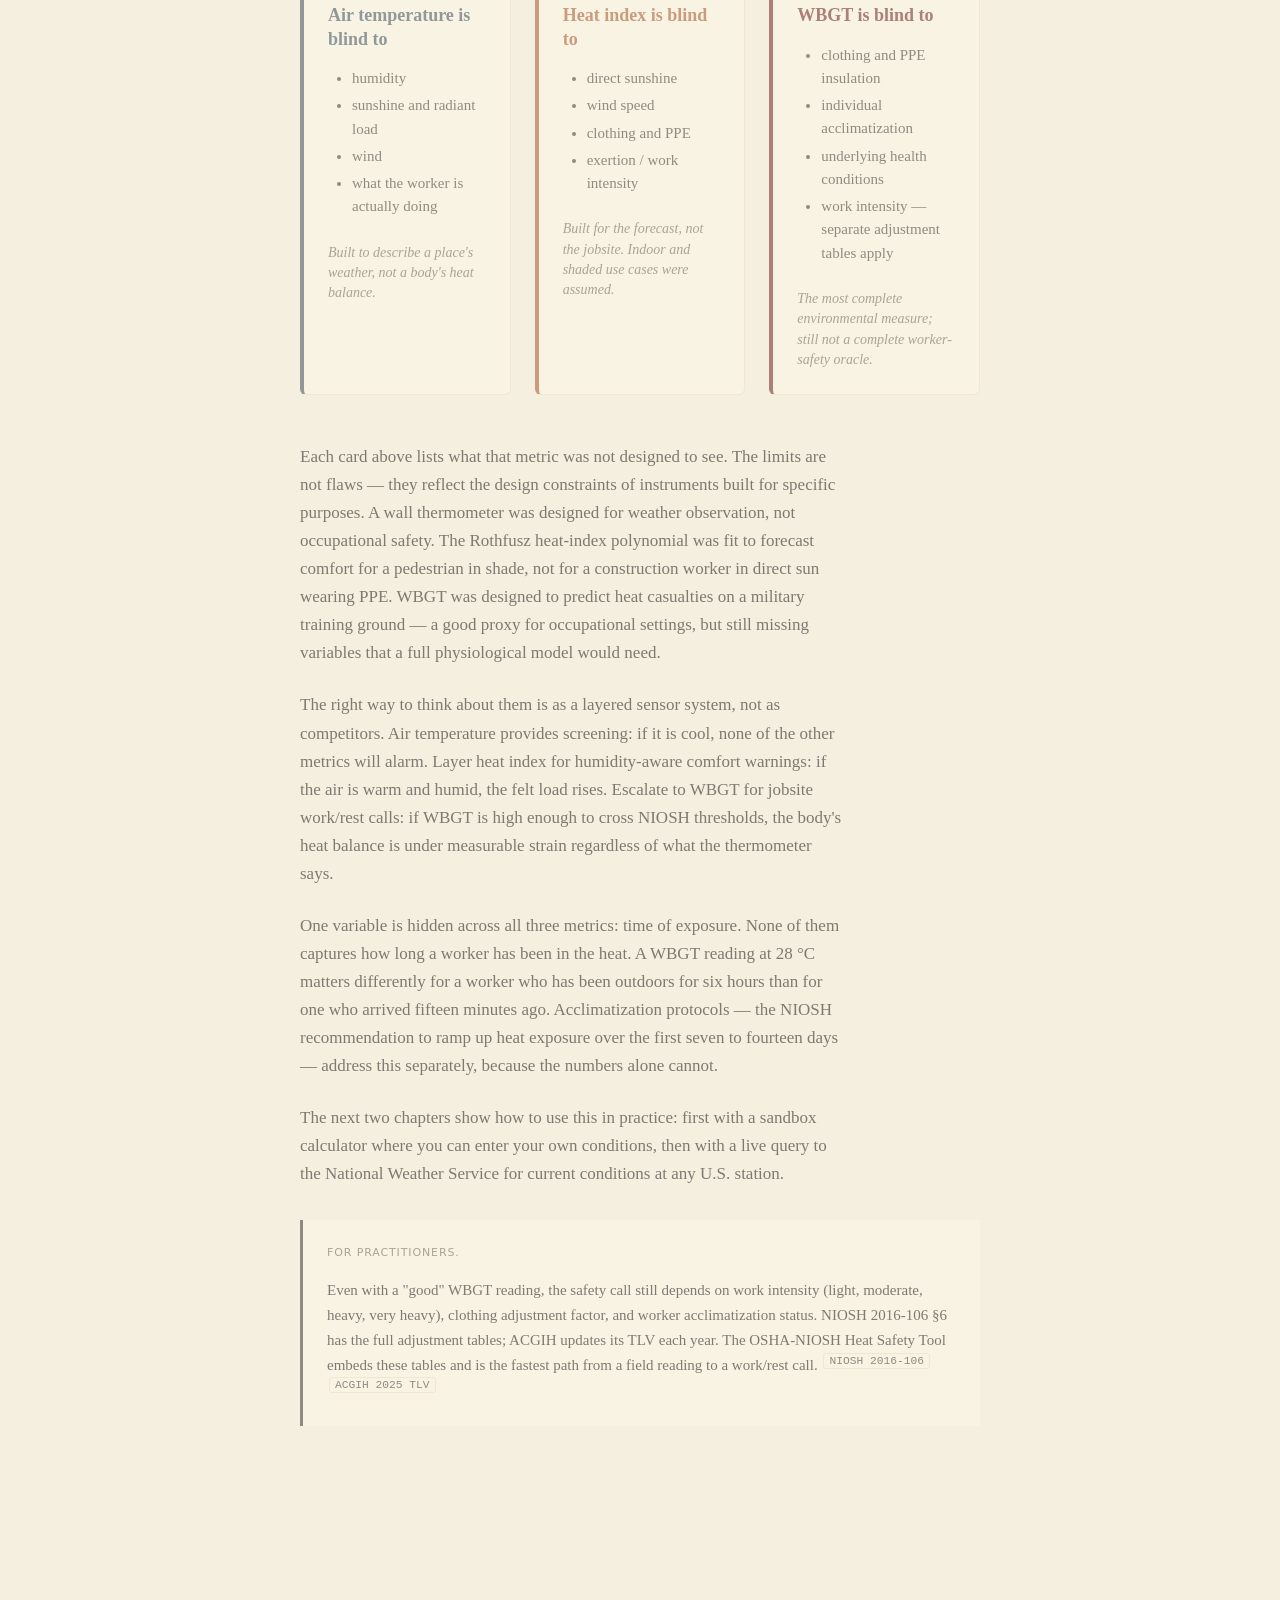
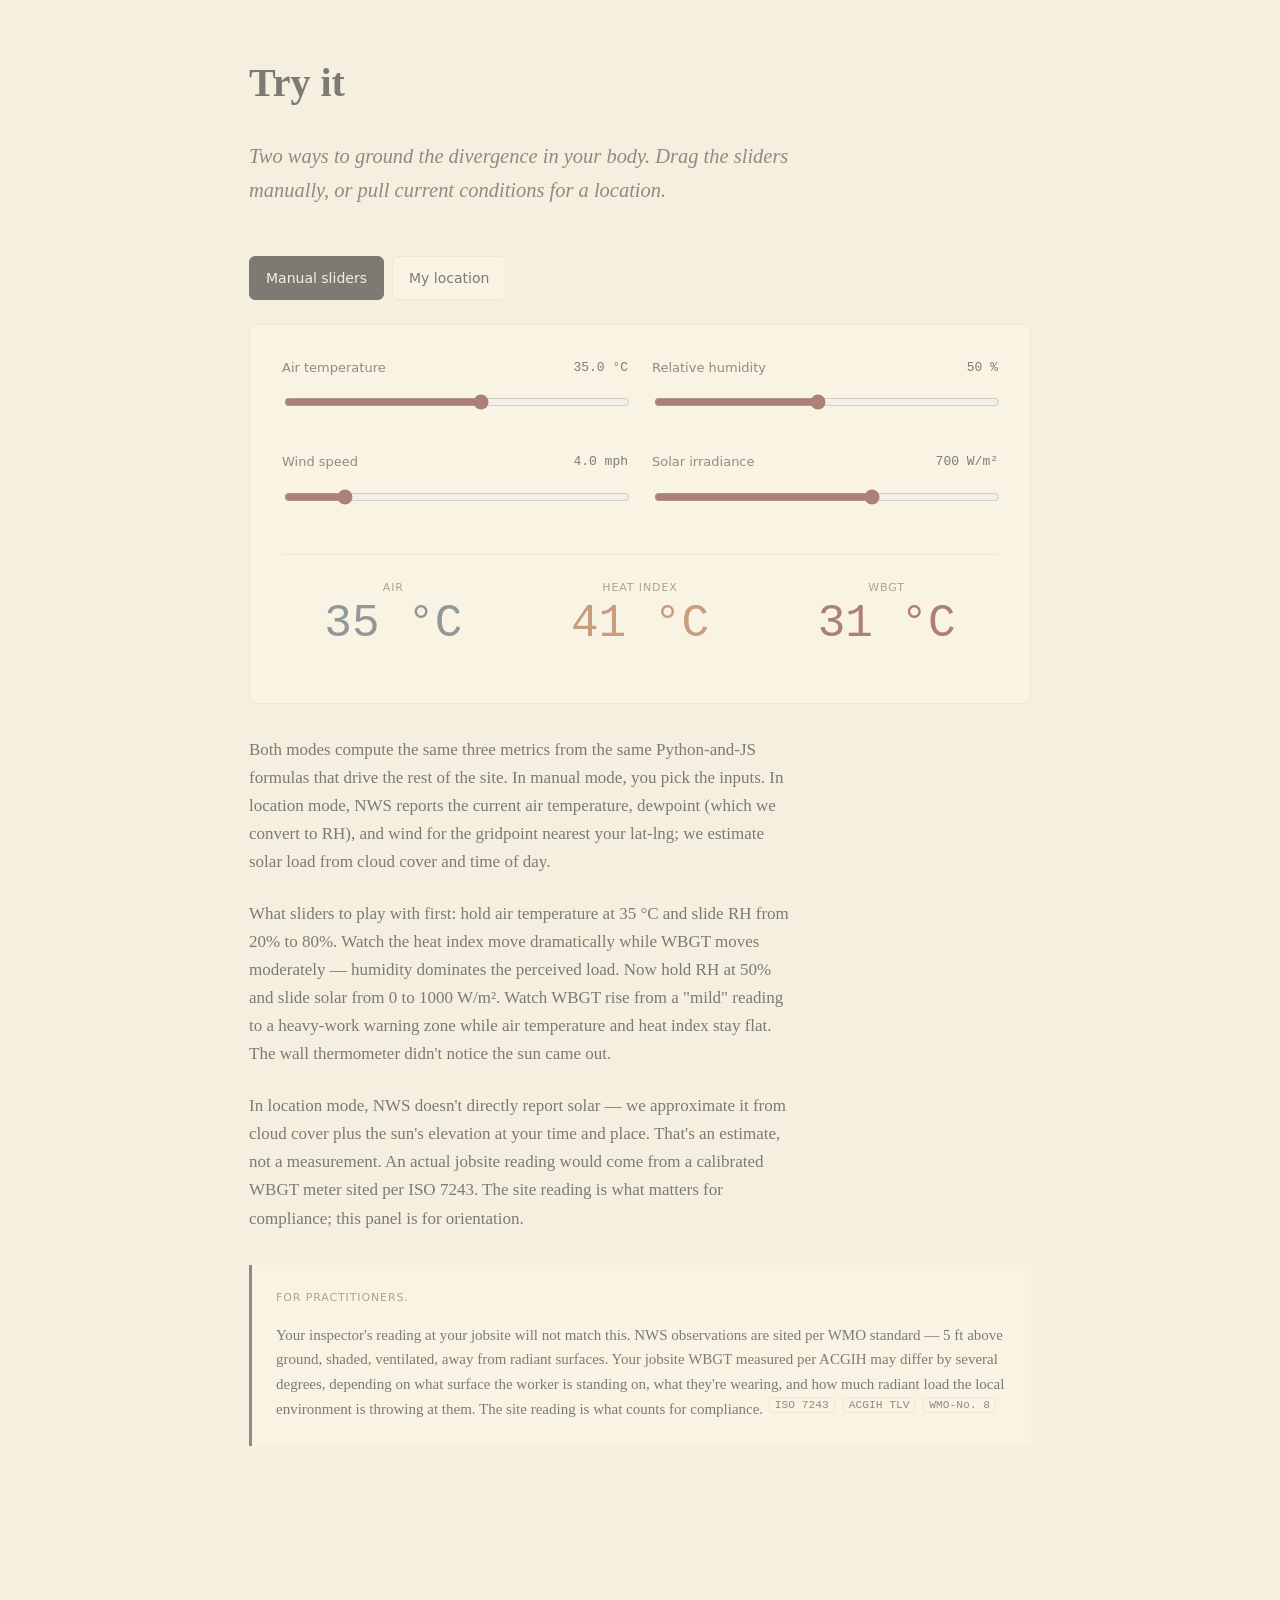
==== commit 2808d393: "fix(toggle): temperature deltas now convert by ×9/5, not +32 Operator caught it: 'thresholds shift d" ====
--- a/index.html
+++ b/index.html
@@ -63,7 +63,7 @@
 
         <p>That siting question was settled in 1864. <cite data-source="stevenson">Stevenson 1864</cite> described a louvered wooden enclosure — the Stevenson screen — that became the global reference instrument. The rules: 1.2 m to 2.0 m above ground, freely ventilated but shielded from direct sun, away from paved surfaces that radiate heat, away from HVAC exhausts. The <cite data-source="wmo-cimo">WMO-No. 8</cite> CIMO Guide codifies this as the international standard a century and a half later. Every official air-temperature reading you've ever seen came from an instrument following those rules — or should have.</p>
 
-        <p>Two thermometers 50 m apart can disagree by 10 °C and both be correct. Asphalt radiates stored heat into the air column above it; grass stays cooler through evapotranspiration. Still air in a sunlit courtyard is 5–8 °C warmer than air in a shaded breezeway twenty meters away. Rooftop instruments read differently from ground-level ones. "Air temperature" is always a local measurement, not a property of the sky.</p>
+        <p>Two thermometers 50 m apart can disagree by <span data-c-delta>10 °C</span> and both be correct. Asphalt radiates stored heat into the air column above it; grass stays cooler through evapotranspiration. Still air in a sunlit courtyard is <span data-c-delta>5–8 °C</span> warmer than air in a shaded breezeway twenty meters away. Rooftop instruments read differently from ground-level ones. "Air temperature" is always a local measurement, not a property of the sky.</p>
 
         <p>The figure below shows what the Stevenson screen shields the thermometer from. Inside the louvered box, the sensor sees only dry-bulb air temperature. It does not see relative humidity. It does not see how hard the sun is working on a body standing next to it. It does not see the wind carrying heat away from exposed skin. It does not see whether the person reading it has been working for four hours or four minutes.</p>
 
@@ -72,7 +72,7 @@
           <figcaption>The Stevenson screen, 1864 standard. A thermometer here reports air temperature — and nothing else.</figcaption>
         </figure>
 
-        <p>A wall thermometer in direct sun, mounted on a south-facing brick wall, above a parking lot, next to a dryer vent, will read 15 °C high. A screen-mounted station instrument two blocks away will read correctly. Both numbers appear in the same "current conditions" dashboard.</p>
+        <p>A wall thermometer in direct sun, mounted on a south-facing brick wall, above a parking lot, next to a dryer vent, will read <span data-c-delta>15 °C</span> high. A screen-mounted station instrument two blocks away will read correctly. Both numbers appear in the same "current conditions" dashboard.</p>
 
         <p>To start accounting for humidity, the next chapter introduces the heat index.</p>
 
@@ -132,7 +132,7 @@
 
         <p>The 0.7 weight on the wet bulb is not arbitrary. It reflects the dominance of evaporative cooling in human thermoregulation. When a body is working hard in heat, sweat evaporation accounts for the majority of heat dissipation — more than convection, more than radiation. The wet bulb is the best single sensor for whether evaporative cooling is available. The 0.2 on the globe and 0.1 on the dry bulb account for radiant and convective load respectively.</p>
 
-        <p>What WBGT still doesn't see: clothing and PPE. A Tyvek suit insulates and blocks evaporation; NIOSH 2016-106 §6 provides WBGT correction factors by garment type that add up to 10 °C equivalent load. Acclimatization. A heat-adapted worker can sustain labor at WBGT values 5–7 °C higher than a first-week new hire — <cite data-source="niosh-2016-106">NIOSH 2016-106 §6</cite> and <cite data-source="acgih-tlv">ACGIH 2025 TLV</cite> both carry separate columns for acclimatized vs. unacclimatized workers. Individual fitness and health. Work rate. The NIOSH and ACGIH tables are keyed to four work-intensity levels: light, moderate, heavy, very heavy — the metabolic heat generation per hour is as important as the environment.</p>
+        <p>What WBGT still doesn't see: clothing and PPE. A Tyvek suit insulates and blocks evaporation; NIOSH 2016-106 §6 provides WBGT correction factors by garment type that add up to <span data-c-delta>10 °C</span> equivalent load. Acclimatization. A heat-adapted worker can sustain labor at WBGT values <span data-c-delta>5–7 °C</span> higher than a first-week new hire — <cite data-source="niosh-2016-106">NIOSH 2016-106 §6</cite> and <cite data-source="acgih-tlv">ACGIH 2025 TLV</cite> both carry separate columns for acclimatized vs. unacclimatized workers. Individual fitness and health. Work rate. The NIOSH and ACGIH tables are keyed to four work-intensity levels: light, moderate, heavy, very heavy — the metabolic heat generation per hour is as important as the environment.</p>
 
         <p>Measurement protocol matters. <cite data-source="iso-7243">ISO 7243</cite> specifies sphere diameter, wick material, ventilation conditions, and calibration procedure. A WBGT reading made outside ISO 7243 protocol isn't a defensible occupational measurement — it's an approximation. This page computes approximations. An inspector's reading at your jobsite, made with calibrated instruments under ISO 7243 protocol, is the defensible one.</p>
 
@@ -156,7 +156,7 @@
 
         <p>Each of the five chips above represents a documented, hand-curated moment from real conditions. The numbers are not estimates of a "typical" summer day — they are specific readings from specific places and times. What unifies them is that all three metrics are live, and none of them agree.</p>
 
-        <p>Phoenix at noon and Houston at dawn have almost nothing in common. Phoenix's desert air is 14 °C hotter, but humidity sits at 18% — evaporation works. Houston's air reaches only 28 °C, but dawn humidity peaks near 92%. The wet bulb barely drops. WBGT for Phoenix sits roughly 11 °C below air temperature; WBGT for Houston sits less than 1 °C below it. Humidity shapes how much of the heat budget evaporation can carry.</p>
+        <p>Phoenix at noon and Houston at dawn have almost nothing in common. Phoenix's desert air is <span data-c-delta>14 °C</span> hotter, but humidity sits at 18% — evaporation works. Houston's air reaches only 28 °C, but dawn humidity peaks near 92%. The wet bulb barely drops. WBGT for Phoenix sits roughly <span data-c-delta>11 °C</span> below air temperature; WBGT for Houston sits less than <span data-c-delta>1 °C</span> below it. Humidity shapes how much of the heat budget evaporation can carry.</p>
 
         <p>Yuma tells the same dry-desert story at higher intensity: 44 °C air, 14% RH, full midday sun. The heat index shows 42.65 °C — nearly in agreement with the thermometer, because the heat index correction for very dry air is minimal. WBGT reaches 31.05 °C. All three metrics point the same direction. In conditions this extreme, the disagreement between the numbers is small — all three say stop work.</p>
 
@@ -269,7 +269,7 @@
 
         <p>How this plays in practice. An OSHA inspector arriving at a jobsite with a calibrated WBGT meter and a documented work-intensity classification can write a citation that references this table directly. The same inspector with only an air thermometer cannot — there is no NIOSH or ACGIH work/rest table keyed to air temperature. Heat index is the trigger for a heat-priority day, but it is not the tool for specific work/rest orders; that is WBGT's job. <cite data-source="niosh-2016-106">NIOSH 2016-106 §6</cite> The federal NPRM, when finalized, will likely require employers to use Heat Index for the initial trigger and to maintain WBGT-equivalent measurement capability for the high-heat trigger. <cite data-source="fed-nprm-2024">Federal NPRM 2024</cite></p>
 
-        <p>For unacclimatized workers — new hires, returning workers after a 7+ day absence — these thresholds shift downward by 2.5–3 °C WBGT. The ACGIH TLV documentation has the adjustment tables; NIOSH §5 has the canonical acclimatization protocols. The first 14 days of new heat exposure carry the highest risk; NIOSH recommends a staged ramp where workers build from 20% of expected heat load to 100% over five days. Most heat fatalities in published OSHA case files occurred within the first three days on the job — before any physiological adaptation can take hold. <cite data-source="acgih-tlv">ACGIH 2025 TLV</cite></p>
+        <p>For unacclimatized workers — new hires, returning workers after a 7+ day absence — these thresholds shift downward by <span data-c-delta>2.5–3 °C</span> WBGT. The ACGIH TLV documentation has the adjustment tables; NIOSH §5 has the canonical acclimatization protocols. The first 14 days of new heat exposure carry the highest risk; NIOSH recommends a staged ramp where workers build from 20% of expected heat load to 100% over five days. Most heat fatalities in published OSHA case files occurred within the first three days on the job — before any physiological adaptation can take hold. <cite data-source="acgih-tlv">ACGIH 2025 TLV</cite></p>
 
         <aside class="side-dispatch">
           This is where I work on this. <a href="https://github.com/HeatCompass/heatcompass">HeatCompass</a> is a B2B tool that does WBGT computation, exposure tracking, and the citation-trail documentation for the work/rest decisions described above.
